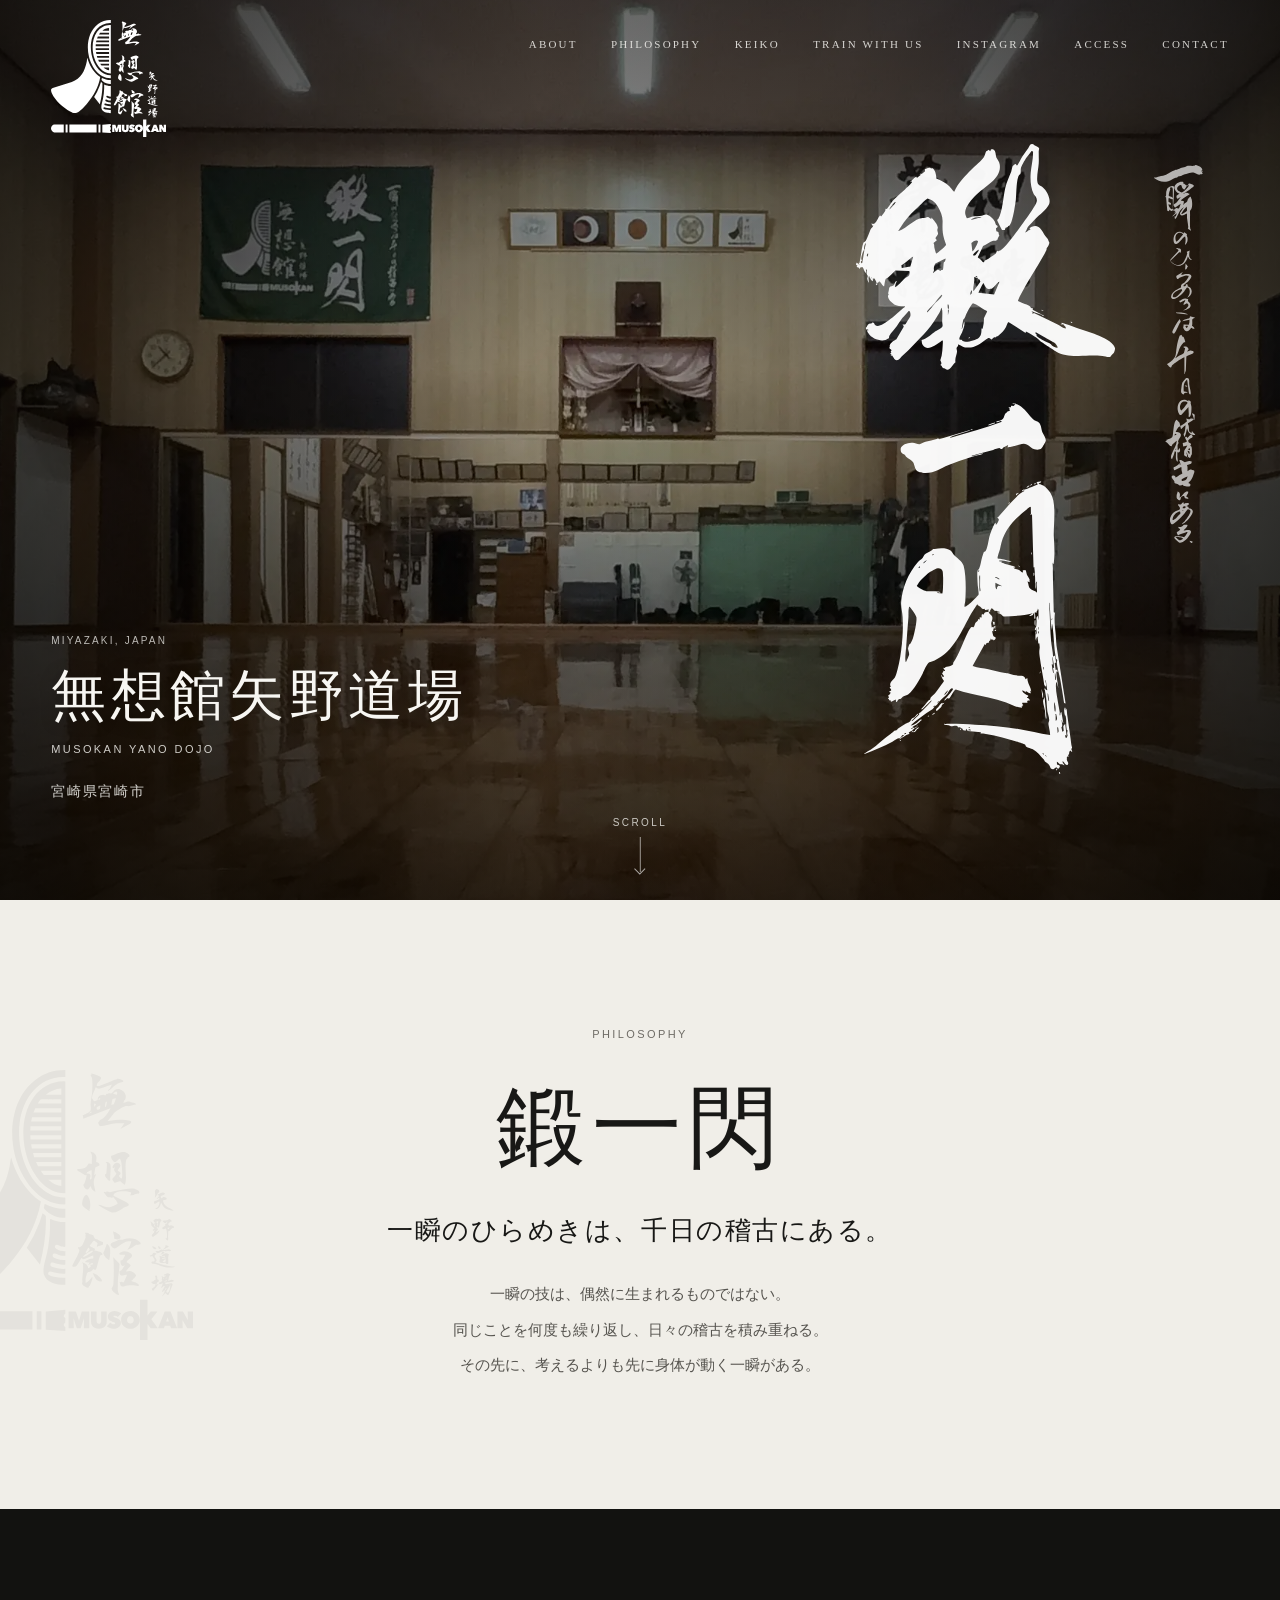
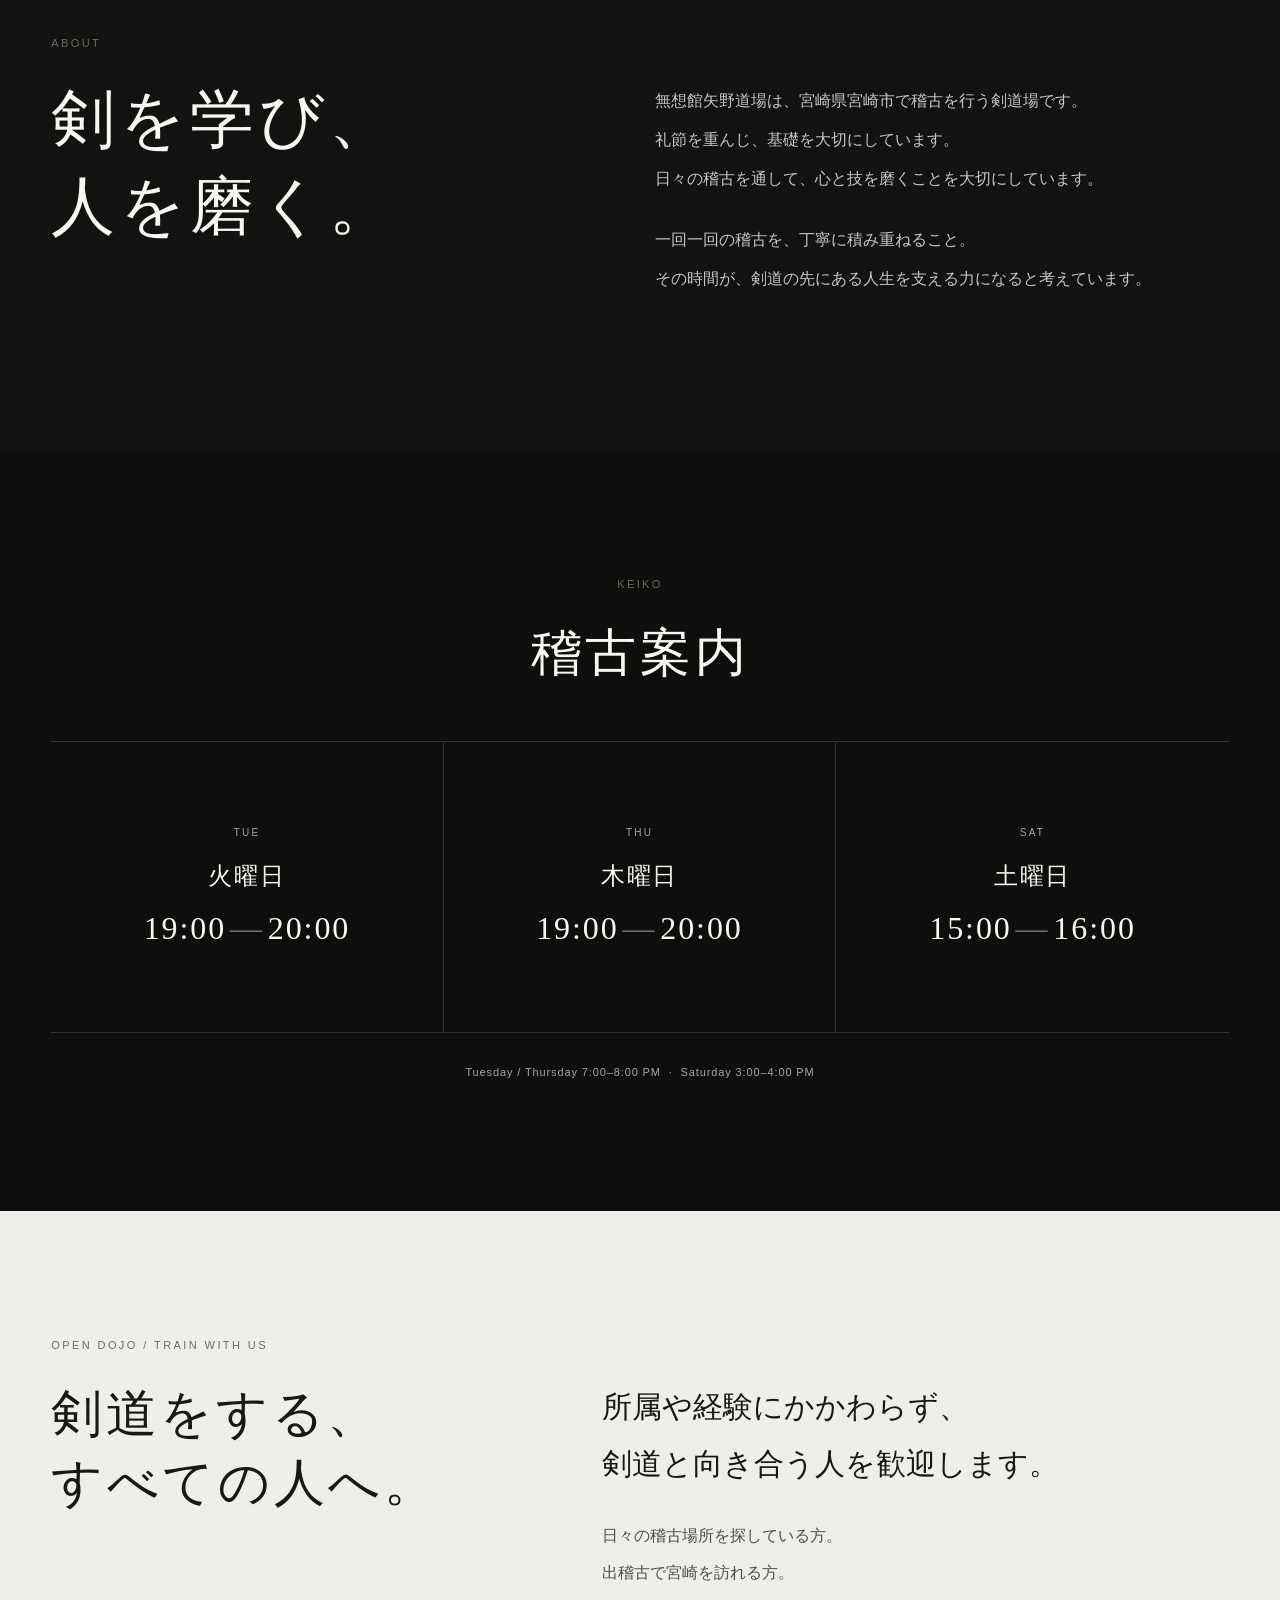
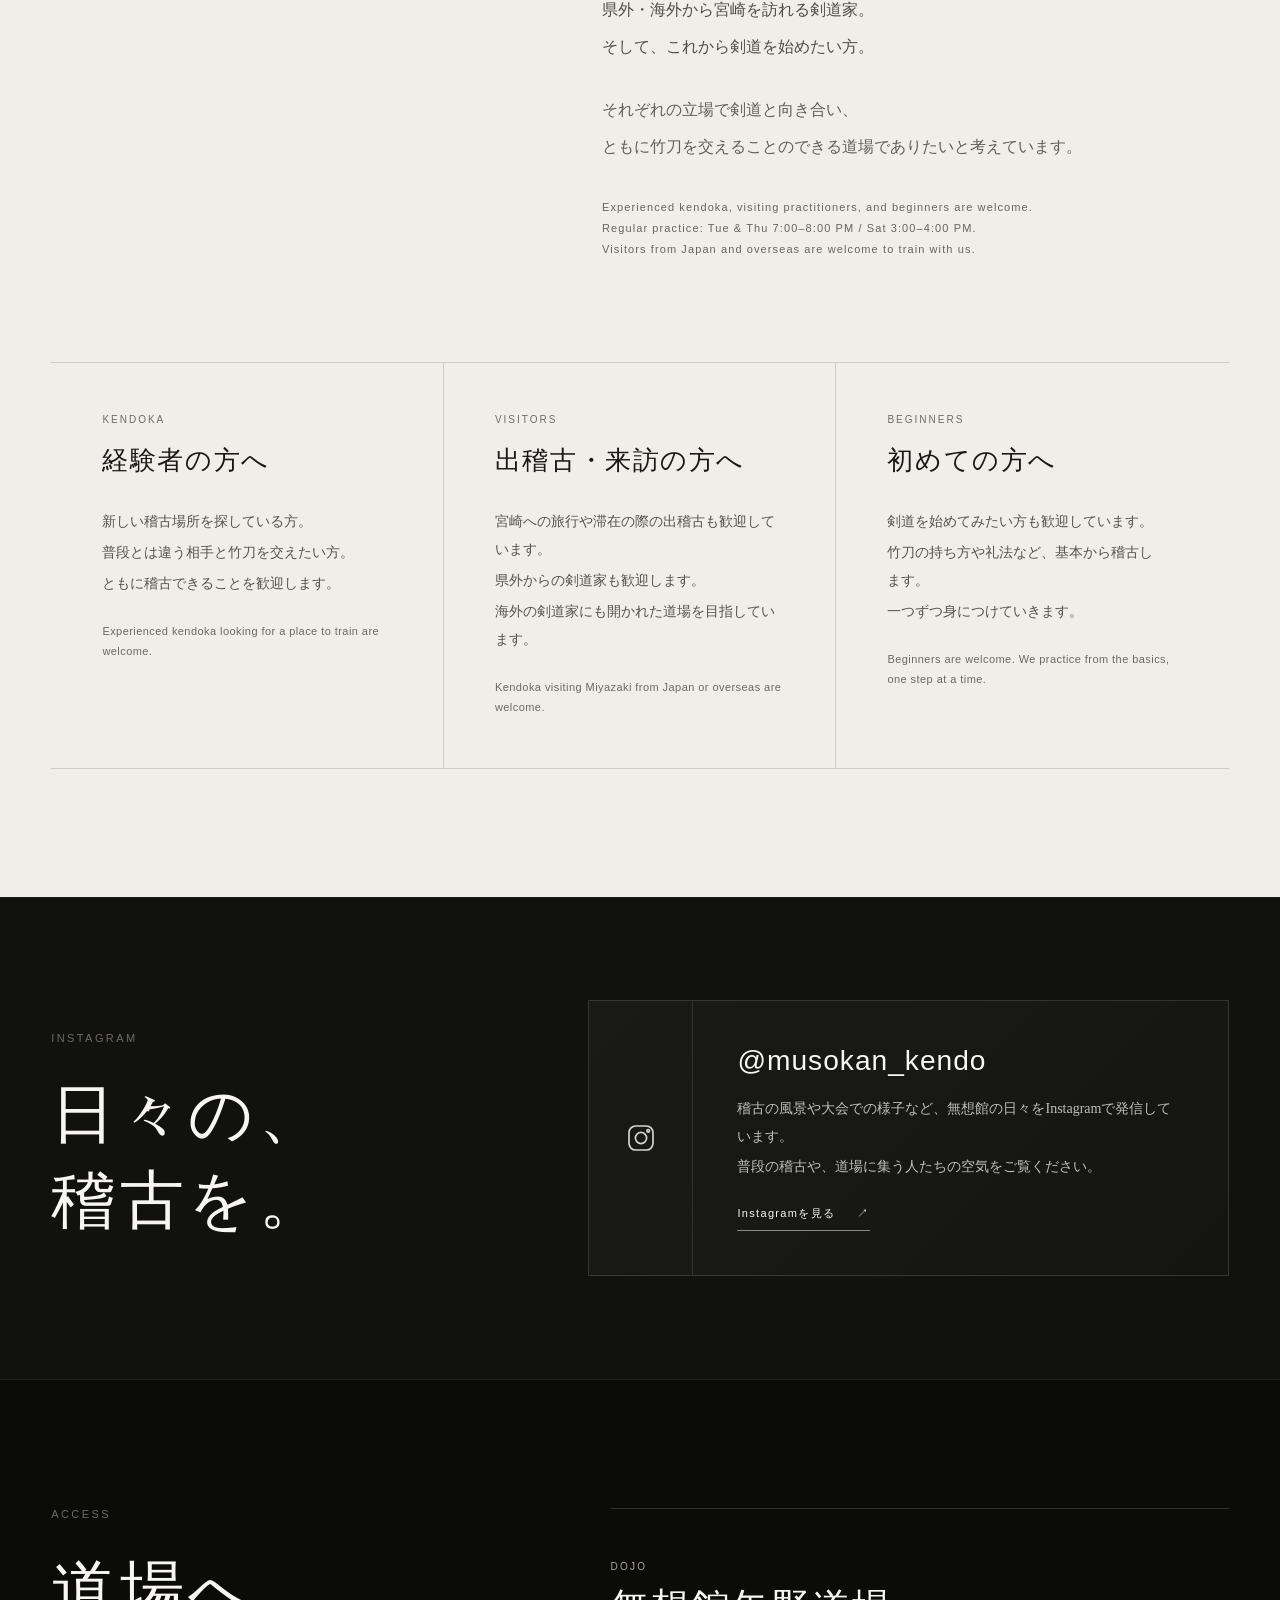
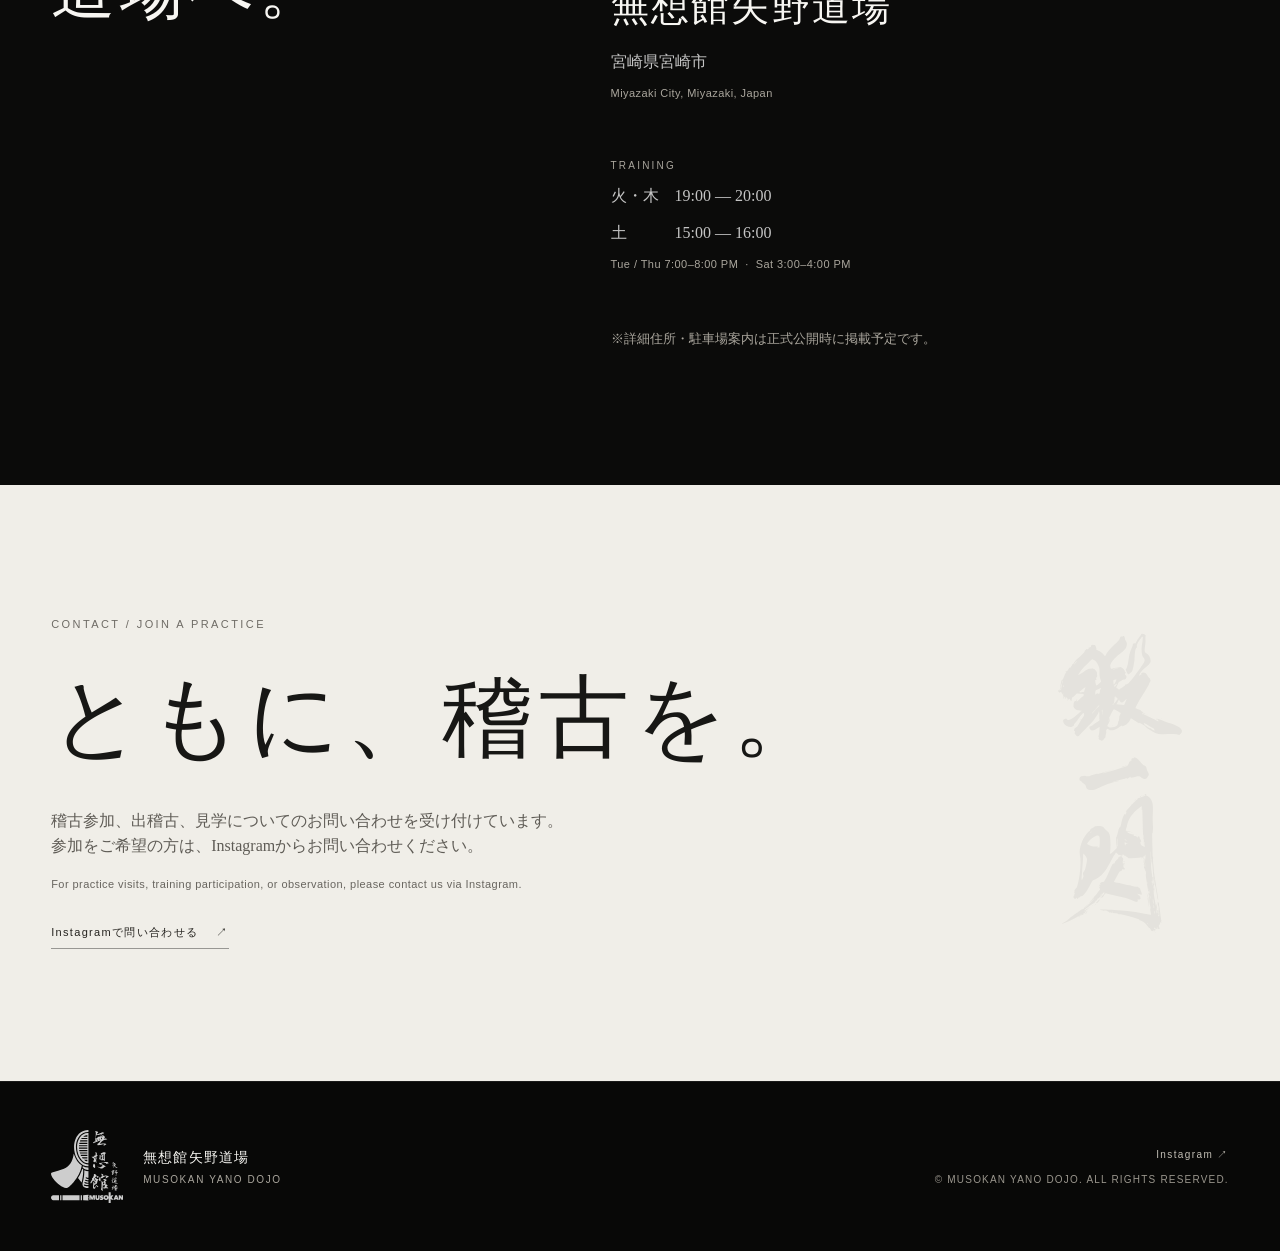
==== musokan/index.html @ aee31713 "Add files via upload" ====
<!doctype html>
<html lang="ja">
<head>
  <meta charset="utf-8" />
  <meta name="viewport" content="width=device-width, initial-scale=1" />
  <meta name="theme-color" content="#0b0b0a" />
  <meta name="description" content="宮崎県宮崎市の剣道場、無想館矢野道場。経験者の出稽古、県外・海外からの稽古参加、初心者を歓迎しています。鍛一閃。一瞬のひらめきは千日の稽古にある。" />
  <meta property="og:type" content="website" />
  <meta property="og:locale" content="ja_JP" />
  <meta property="og:site_name" content="無想館矢野道場" />
  <meta property="og:title" content="無想館矢野道場 | MUSOKAN YANO DOJO" />
  <meta property="og:description" content="宮崎県宮崎市の剣道場。経験者の出稽古、県外・海外からの稽古参加、初心者を歓迎しています。" />
  <meta property="og:image" content="assets/ogp.jpg" />
  <meta property="og:image:alt" content="無想館矢野道場の道場内観" />
  <meta name="twitter:card" content="summary_large_image" />
  <meta name="twitter:title" content="無想館矢野道場 | MUSOKAN YANO DOJO" />
  <meta name="twitter:description" content="宮崎県宮崎市の剣道場。経験者、出稽古、海外からの来訪、初心者を歓迎しています。" />
  <link rel="preload" as="image" href="assets/dojo-hero.webp" type="image/webp" media="(min-width: 621px)" fetchpriority="high" />
  <link rel="preload" as="image" href="assets/dojo-hero-sp.webp" type="image/webp" media="(max-width: 620px)" fetchpriority="high" />
  <!-- 公開URL確定後、og:url と og:image は絶対URLへ差し替えてください。 -->
  <title>無想館矢野道場 | MUSOKAN YANO DOJO</title>
  <link rel="stylesheet" href="styles.css" />
  <noscript>
    <style>.reveal { opacity: 1 !important; transform: none !important; }</style>
  </noscript>
</head>
<body>
  <a class="skip-link" href="#main-content">本文へ移動</a>
  <header class="site-header" data-header>
    <a class="brand" href="#top" aria-label="無想館矢野道場 トップへ">
      <img src="assets/musokan-logo.svg" alt="無想館矢野道場" />
    </a>

    <button class="menu-button" type="button" aria-label="メニューを開く" aria-expanded="false" aria-controls="global-nav" data-menu-button>
      <span></span><span></span>
    </button>

    <nav class="global-nav" id="global-nav" aria-label="メインナビゲーション" data-menu>
      <a href="#about">ABOUT</a>
      <a href="#philosophy">PHILOSOPHY</a>
      <a href="#keiko">KEIKO</a>
      <a href="#train">TRAIN WITH US</a>
      <a href="#instagram">INSTAGRAM</a>
      <a href="#access">ACCESS</a>
      <a href="#contact">CONTACT</a>
    </nav>
  </header>

  <main id="main-content">
    <section class="hero" id="top" aria-labelledby="hero-title">
      <div class="hero-photo" aria-hidden="true"></div>
      <div class="hero-shade" aria-hidden="true"></div>
      <div class="hero-grain" aria-hidden="true"></div>

      <div class="hero-copy reveal">
        <p class="eyebrow">MIYAZAKI, JAPAN</p>
        <h1 id="hero-title">無想館矢野道場</h1>
        <p class="roman">MUSOKAN YANO DOJO</p>
        <p class="location">宮崎県宮崎市</p>
      </div>

      <div class="hero-calligraphy" aria-hidden="true">
        <img class="tan-issen" src="assets/tan-issen.svg" alt="" />
        <img class="motto" src="assets/motto.svg" alt="" />
      </div>

      <a class="scroll-cue" href="#philosophy" aria-label="次のセクションへ移動">
        <span>SCROLL</span>
        <i></i>
      </a>
    </section>

    <section class="philosophy section-light" id="philosophy">
      <div class="watermark" aria-hidden="true"></div>
      <div class="section-inner narrow reveal">
        <p class="section-kicker">PHILOSOPHY</p>
        <h2>鍛一閃</h2>
        <p class="lead">一瞬のひらめきは、千日の稽古にある。</p>
        <p class="body-copy sentence-block">
          <span class="sentence-line">一瞬の技は、偶然に生まれるものではない。</span>
          <span class="sentence-line">同じことを何度も繰り返し、日々の稽古を積み重ねる。</span>
          <span class="sentence-line">その先に、考えるよりも先に身体が動く一瞬がある。</span>
        </p>
      </div>
    </section>

    <section class="about split-section" id="about">
      <div class="section-inner split-grid">
        <div class="section-heading reveal">
          <p class="section-kicker">ABOUT</p>
          <h2>剣を学び、<br />人を磨く。</h2>
        </div>
        <div class="section-copy reveal">
          <p class="sentence-block">
            <span class="sentence-line">無想館矢野道場は、宮崎県宮崎市で稽古を行う剣道場です。</span>
            <span class="sentence-line">礼節を重んじ、基礎を大切にしています。</span>
            <span class="sentence-line">日々の稽古を通して、心と技を磨くことを大切にしています。</span>
          </p>
          <p class="sentence-block">
            <span class="sentence-line">一回一回の稽古を、丁寧に積み重ねること。</span>
            <span class="sentence-line">その時間が、剣道の先にある人生を支える力になると考えています。</span>
          </p>
        </div>
      </div>
    </section>

    <section class="keiko" id="keiko">
      <div class="section-inner">
        <div class="section-heading center reveal">
          <p class="section-kicker">KEIKO</p>
          <h2>稽古案内</h2>
        </div>

        <div class="schedule-grid reveal">
          <article class="schedule-card">
            <p class="day-en">TUE</p>
            <h3>火曜日</h3>
            <p class="time">19:00<span>—</span>20:00</p>
          </article>
          <article class="schedule-card">
            <p class="day-en">THU</p>
            <h3>木曜日</h3>
            <p class="time">19:00<span>—</span>20:00</p>
          </article>
          <article class="schedule-card">
            <p class="day-en">SAT</p>
            <h3>土曜日</h3>
            <p class="time">15:00<span>—</span>16:00</p>
          </article>
        </div>
        <p class="schedule-en-note" lang="en">Tuesday / Thursday 7:00–8:00 PM &nbsp;·&nbsp; Saturday 3:00–4:00 PM</p>
      </div>
    </section>

    <section class="open-dojo section-light" id="train">
      <div class="section-inner open-dojo-grid">
        <div class="section-heading reveal">
          <p class="section-kicker">OPEN DOJO / TRAIN WITH US</p>
          <h2 class="open-title"><span class="line">剣道をする、</span><span class="line">すべての人へ。</span></h2>
        </div>

        <div class="open-dojo-content reveal">
          <p class="lead-small sentence-block"><span class="sentence-line">所属や経験にかかわらず、</span><span class="sentence-line">剣道と向き合う人を歓迎します。</span></p>
          <p class="sentence-block open-dojo-intro">
            <span class="sentence-line">日々の稽古場所を探している方。</span>
            <span class="sentence-line">出稽古で宮崎を訪れる方。</span>
            <span class="sentence-line">県外・海外から宮崎を訪れる剣道家。</span>
            <span class="sentence-line">そして、これから剣道を始めたい方。</span>
          </p>
          <p class="sentence-block open-dojo-message">
            <span class="sentence-line">それぞれの立場で剣道と向き合い、</span>
            <span class="sentence-line">ともに竹刀を交えることのできる道場でありたいと考えています。</span>
          </p>
          <p class="welcome-en" lang="en">Experienced kendoka, visiting practitioners, and beginners are welcome.<br />Regular practice: Tue &amp; Thu 7:00–8:00 PM / Sat 3:00–4:00 PM.<br />Visitors from Japan and overseas are welcome to train with us.</p>
        </div>
      </div>

      <section class="section-inner welcome-grid reveal" aria-label="稽古参加について">
        <article class="welcome-card">
          <p class="welcome-en-label">KENDOKA</p>
          <h3>経験者の方へ</h3>
          <p class="sentence-block">
            <span class="sentence-line">新しい稽古場所を探している方。</span>
            <span class="sentence-line">普段とは違う相手と竹刀を交えたい方。</span>
            <span class="sentence-line">ともに稽古できることを歓迎します。</span>
          </p>
          <p class="card-en" lang="en">Experienced kendoka looking for a place to train are welcome.</p>
        </article>

        <article class="welcome-card">
          <p class="welcome-en-label">VISITORS</p>
          <h3>出稽古・来訪の方へ</h3>
          <p class="sentence-block">
            <span class="sentence-line">宮崎への旅行や滞在の際の出稽古も歓迎しています。</span>
            <span class="sentence-line">県外からの剣道家も歓迎します。</span>
            <span class="sentence-line">海外の剣道家にも開かれた道場を目指しています。</span>
          </p>
          <p class="card-en" lang="en">Kendoka visiting Miyazaki from Japan or overseas are welcome.</p>
        </article>

        <article class="welcome-card">
          <p class="welcome-en-label">BEGINNERS</p>
          <h3>初めての方へ</h3>
          <p class="sentence-block">
            <span class="sentence-line">剣道を始めてみたい方も歓迎しています。</span>
            <span class="sentence-line">竹刀の持ち方や礼法など、基本から稽古します。</span>
            <span class="sentence-line">一つずつ身につけていきます。</span>
          </p>
          <p class="card-en" lang="en">Beginners are welcome. We practice from the basics, one step at a time.</p>
        </article>
      </section>
    </section>

    <section class="instagram" id="instagram">
      <div class="section-inner instagram-grid">
        <div class="section-heading reveal">
          <p class="section-kicker">INSTAGRAM</p>
<h2>日々の、<br />稽古を。</h2>
        </div>

        <div class="instagram-panel reveal">
          <div class="instagram-mark" aria-hidden="true">
            <svg viewBox="0 0 24 24" role="img">
              <rect x="3" y="3" width="18" height="18" rx="5"></rect>
              <circle cx="12" cy="12" r="4.2"></circle>
              <circle cx="17.4" cy="6.6" r="1"></circle>
            </svg>
          </div>
          <div class="instagram-copy">
            <p class="instagram-handle">@musokan_kendo</p>
            <p class="sentence-block">
              <span class="sentence-line">稽古の風景や大会での様子など、無想館の日々をInstagramで発信しています。</span>
              <span class="sentence-line">普段の稽古や、道場に集う人たちの空気をご覧ください。</span>
            </p>
            <a class="instagram-link" href="https://www.instagram.com/musokan_kendo?igsh=MWphOTN3aXpubGx6dA%3D%3D&amp;utm_source=qr" target="_blank" rel="noopener noreferrer">
              <span>Instagramを見る</span>
              <span aria-hidden="true">↗</span>
            </a>
          </div>
        </div>
      </div>
    </section>

    <section class="access" id="access">
      <div class="section-inner access-grid">
        <div class="section-heading reveal">
          <p class="section-kicker">ACCESS</p>
          <h2>道場へ。</h2>
        </div>
        <div class="access-panel reveal">
          <div>
            <p class="mini-label">DOJO</p>
            <h3>無想館矢野道場</h3>
            <p>宮崎県宮崎市</p>
            <p class="access-en" lang="en">Miyazaki City, Miyazaki, Japan</p>
          </div>
          <div>
            <p class="mini-label">TRAINING</p>
            <p>火・木　19:00 — 20:00</p>
            <p>土　　　15:00 — 16:00</p>
            <p class="access-en" lang="en">Tue / Thu 7:00–8:00 PM &nbsp;·&nbsp; Sat 3:00–4:00 PM</p>
          </div>
          <p class="muted">※詳細住所・駐車場案内は正式公開時に掲載予定です。</p>
        </div>
      </div>
    </section>

    <section class="contact" id="contact">
      <div class="section-inner contact-inner reveal">
        <p class="section-kicker">CONTACT / JOIN A PRACTICE</p>
        <h2>ともに、稽古を。</h2>
        <p class="sentence-block contact-copy">
          <span class="sentence-line">稽古参加、出稽古、見学についてのお問い合わせを受け付けています。</span>
          <span class="sentence-line">参加をご希望の方は、Instagramからお問い合わせください。</span>
        </p>
        <p class="contact-en" lang="en">For practice visits, training participation, or observation, please contact us via Instagram.</p>
        <a class="contact-instagram" href="https://www.instagram.com/musokan_kendo?igsh=MWphOTN3aXpubGx6dA%3D%3D&amp;utm_source=qr" target="_blank" rel="noopener noreferrer">Instagramで問い合わせる <span>↗</span></a>
        <div class="motto-lockup" aria-hidden="true">
          <img src="assets/tan-issen.svg" alt="" />
        </div>
      </div>
    </section>
  </main>

  <footer class="site-footer">
    <div class="footer-brand">
      <img src="assets/musokan-logo.svg" alt="" />
      <div>
        <strong>無想館矢野道場</strong>
        <span>MUSOKAN YANO DOJO</span>
      </div>
    </div>
    <div class="footer-meta">
      <a class="footer-instagram" href="https://www.instagram.com/musokan_kendo?igsh=MWphOTN3aXpubGx6dA%3D%3D&amp;utm_source=qr" target="_blank" rel="noopener noreferrer">Instagram ↗</a>
      <p>© MUSOKAN YANO DOJO. ALL RIGHTS RESERVED.</p>
    </div>
  </footer>

  <script src="script.js"></script>
</body>
</html>
---- musokan/styles.css ----
:root {
  --ink: #0b0b0a;
  --ink-2: #121210;
  --paper: #f0eee8;
  --text-dark: #181816;
  --text-light: #f7f6f2;
  --ash: #6e6b65;
  --line-dark: rgba(255,255,255,.15);
  --line-light: rgba(10,10,9,.15);
  --max: 1280px;
  --pad: clamp(22px, 4vw, 68px);
  --header-h: 112px;
  --header-h-scrolled: 82px;
  --section-y: clamp(96px, 10vw, 160px);
  --section-y-compact: clamp(74px, 8vw, 118px);
  --serif: "Yu Mincho", "Hiragino Mincho ProN", "Hiragino Mincho Pro", "Noto Serif JP", "Times New Roman", serif;
  --sans: "Helvetica Neue", Arial, "Hiragino Kaku Gothic ProN", "Yu Gothic", sans-serif;
}

* { box-sizing: border-box; }
html { scroll-behavior: smooth; background: var(--ink); }
body {
  margin: 0;
  color: var(--text-light);
  background: var(--ink);
  font-family: var(--serif);
  -webkit-font-smoothing: antialiased;
  text-rendering: optimizeLegibility;
  line-break: strict;
  overflow-wrap: break-word;
}
body.menu-open { overflow: hidden; }
a { color: inherit; text-decoration: none; }
img { display: block; max-width: 100%; }
button { font: inherit; }
main section[id] { scroll-margin-top: calc(var(--header-h-scrolled) + 24px); }
#top { scroll-margin-top: 0; }

.skip-link {
  position: fixed;
  z-index: 100;
  top: 12px;
  left: 12px;
  padding: 10px 14px;
  background: #fff;
  color: #111;
  font-family: var(--sans);
  font-size: 12px;
  transform: translateY(-180%);
  transition: transform .2s ease;
}
.skip-link:focus { transform: translateY(0); }

:focus-visible {
  outline: 2px solid currentColor;
  outline-offset: 5px;
}

.site-header {
  position: fixed;
  inset: 0 0 auto 0;
  z-index: 50;
  height: var(--header-h);
  padding: 20px var(--pad);
  display: flex;
  align-items: flex-start;
  justify-content: space-between;
  transition: background .4s ease, height .4s ease, backdrop-filter .4s ease;
}
.site-header.is-scrolled {
  height: var(--header-h-scrolled);
  background: rgba(8,8,7,.82);
  backdrop-filter: blur(16px);
  border-bottom: 1px solid rgba(255,255,255,.08);
}
.brand { width: clamp(96px, 9vw, 138px); position: relative; z-index: 3; }
.brand img { width: 100%; filter: brightness(0) invert(1); }
.global-nav {
  display: flex;
  gap: clamp(22px, 2.6vw, 46px);
  padding-top: 18px;
  font-family: var(--serif);
  font-size: 11px;
  letter-spacing: .2em;
  white-space: nowrap;
}
.global-nav a { opacity: .84; transition: opacity .25s ease; }
.global-nav a:hover { opacity: 1; }
.menu-button { display: none; }

.hero {
  position: relative;
  min-height: 100svh;
  overflow: hidden;
  display: grid;
  align-items: end;
  isolation: isolate;
}
.hero-photo {
  position: absolute;
  inset: 0;
  z-index: -4;
  background-image: url("assets/dojo-hero.jpg");
  background-image: image-set(url("assets/dojo-hero.webp") type("image/webp"), url("assets/dojo-hero.jpg") type("image/jpeg"));
  background-size: cover;
  background-position: center center;
  transform: scale(1.012);
}
.hero-shade {
  position: absolute;
  inset: 0;
  z-index: -3;
  background:
    linear-gradient(90deg, rgba(5,5,4,.72) 0%, rgba(5,5,4,.25) 42%, rgba(5,5,4,.35) 67%, rgba(5,5,4,.72) 100%),
    linear-gradient(180deg, rgba(4,4,3,.46) 0%, rgba(4,4,3,.08) 41%, rgba(4,4,3,.69) 100%);
}
.hero-grain {
  position: absolute;
  inset: 0;
  z-index: -2;
  opacity: .13;
  pointer-events: none;
  background-image: radial-gradient(rgba(255,255,255,.35) .45px, transparent .5px);
  background-size: 4px 4px;
  mix-blend-mode: soft-light;
}
.hero-copy {
  position: relative;
  z-index: 2;
  padding: 0 var(--pad) clamp(90px, 11vh, 130px);
  max-width: 760px;
}
.eyebrow, .section-kicker, .mini-label, .day-en, .roman {
  font-family: var(--sans);
  letter-spacing: .22em;
  text-transform: uppercase;
}
.eyebrow { margin: 0 0 20px; font-size: 10px; opacity: .74; }
.hero h1 {
  margin: 0;
  font-weight: 500;
  font-size: clamp(34px, 4.3vw, 66px);
  letter-spacing: .08em;
  line-height: 1.1;
  text-shadow: 0 1px 18px rgba(0,0,0,.22);
}
.roman { margin: 16px 0 0; font-size: 11px; opacity: .82; }
.location { margin: 28px 0 0; font-size: 14px; letter-spacing: .12em; opacity: .86; }
.hero-calligraphy {
  position: absolute;
  z-index: 1;
  top: 16vh;
  right: clamp(26px, 6vw, 110px);
  height: min(70vh, 760px);
  display: flex;
  align-items: flex-start;
  gap: clamp(22px, 3vw, 60px);
  pointer-events: none;
}
.hero-calligraphy img { filter: brightness(0) invert(1); }
.tan-issen { height: 100%; width: auto; opacity: .96; }
.motto { height: 60%; width: auto; opacity: .67; margin-top: 6%; }
.scroll-cue {
  position: absolute;
  left: 50%;
  bottom: 28px;
  transform: translateX(-50%);
  display: grid;
  place-items: center;
  gap: 9px;
  font-family: var(--sans);
  font-size: 10px;
  letter-spacing: .24em;
  opacity: .78;
}
.scroll-cue i { width: 1px; height: 35px; background: rgba(255,255,255,.72); position: relative; }
.scroll-cue i::after {
  content: "";
  position: absolute;
  left: 50%;
  bottom: -1px;
  width: 7px;
  height: 7px;
  border-right: 1px solid rgba(255,255,255,.8);
  border-bottom: 1px solid rgba(255,255,255,.8);
  transform: translateX(-50%) rotate(45deg);
}

.section-inner { width: min(var(--max), calc(100% - (var(--pad) * 2))); margin: 0 auto; }
.section-inner.narrow { width: min(860px, calc(100% - (var(--pad) * 2))); text-align: center; }
.section-light { color: var(--text-dark); background: var(--paper); }
.section-kicker { margin: 0 0 28px; font-size: 11px; color: var(--ash); }
.section-heading h2, .philosophy h2, .contact h2 {
  margin: 0;
  font-weight: 500;
  letter-spacing: .07em;
}
.section-heading h2 { font-size: clamp(40px, 5vw, 78px); line-height: 1.35; }
.section-heading.center { text-align: center; margin-bottom: 54px; }
.section-heading.center h2 { font-size: clamp(34px, 4vw, 58px); }

.philosophy { position: relative; overflow: hidden; padding: var(--section-y) 0; }
.philosophy .watermark {
  position: absolute;
  left: -75px;
  top: 50%;
  width: 270px;
  height: 270px;
  transform: translateY(-50%);
  opacity: .045;
  background: url("assets/musokan-logo.svg") center / contain no-repeat;
}
.philosophy h2 { font-size: clamp(54px, 7vw, 96px); margin-bottom: 24px; }
.philosophy .lead { margin: 0 0 30px; font-size: clamp(19px, 2vw, 28px); letter-spacing: .06em; }
.body-copy { margin: 0; font-size: 15px; line-height: 2.15; color: #56544f; }

.split-section { padding: var(--section-y) 0; background: var(--ink-2); }
.split-grid { display: grid; grid-template-columns: .92fr 1.08fr; gap: clamp(50px, 9vw, 150px); align-items: start; }
.section-copy { max-width: 760px; padding-top: 46px; font-size: 16px; line-height: 2.2; color: rgba(255,255,255,.76); }
.section-copy p { margin: 0 0 26px; }
.sentence-line { display: block; }
.sentence-line + .sentence-line { margin-top: .22em; }
.sentence-block { text-wrap: pretty; }

.keiko { padding: var(--section-y) 0; background: #0e0e0c; }
.schedule-grid { display: grid; grid-template-columns: repeat(3, 1fr); border-top: 1px solid var(--line-dark); border-bottom: 1px solid var(--line-dark); }
.schedule-card { min-height: 290px; display: grid; place-content: center; text-align: center; border-right: 1px solid var(--line-dark); padding: 42px 24px; }
.schedule-card:last-child { border-right: 0; }
.day-en { margin: 0 0 22px; font-size: 10px; color: #aaa69d; }
.schedule-card h3 { margin: 0 0 18px; font-size: 24px; font-weight: 400; letter-spacing: .08em; }
.time { margin: 0; font-family: var(--serif); font-size: clamp(26px, 2.5vw, 38px); letter-spacing: .06em; }
.time span { opacity: .42; margin: 0 .12em; }
.schedule-en-note { margin: 30px 0 0; text-align: center; font-family: var(--sans); font-size: 11px; line-height: 1.8; letter-spacing: .08em; color: #aaa69d; }

.open-dojo { position: relative; overflow: hidden; padding: var(--section-y) 0; }
.open-dojo-grid { display: grid; grid-template-columns: .82fr 1.18fr; gap: clamp(50px, 9vw, 150px); align-items: start; }
.open-dojo .section-kicker { color: var(--ash); }
.section-heading h2.open-title { font-size: clamp(40px, 4vw, 64px); }
.open-title { line-height: 1.28; letter-spacing: .05em; word-break: keep-all; overflow-wrap: normal; }
.open-title .line { display: block; white-space: nowrap; }
.open-dojo-content { max-width: 760px; padding-top: 42px; color: #4f4d48; }
.lead-small { margin-top: 0; font-size: clamp(20px, 2.4vw, 30px); color: #171715; line-height: 1.7; }
.open-dojo-intro, .open-dojo-message { margin: 0 0 30px; font-size: 16px; line-height: 2.08; }
.open-dojo-message { color: #625f58; }
.welcome-en {
  margin: 34px 0 0;
  max-width: 700px;
  font-family: var(--sans);
  font-size: 11px;
  line-height: 1.9;
  letter-spacing: .1em;
  color: #68655f;
}
.welcome-grid {
  display: grid;
  grid-template-columns: repeat(3, 1fr);
  margin-top: clamp(68px, 8vw, 110px);
  border-top: 1px solid var(--line-light);
  border-bottom: 1px solid var(--line-light);
}
.welcome-card { min-height: 350px; padding: clamp(34px, 4vw, 58px); border-right: 1px solid var(--line-light); }
.welcome-card:last-child { border-right: 0; }
.welcome-en-label { margin: 0 0 18px; font-family: var(--sans); font-size: 10px; letter-spacing: .2em; color: #6e6b65; }
.welcome-card h3 { margin: 0 0 30px; font-size: clamp(22px, 2vw, 30px); font-weight: 400; letter-spacing: .06em; }
.welcome-card .sentence-block { margin: 0; color: #56534d; font-size: 14px; line-height: 2; }
.card-en { margin: 24px 0 0; font-family: var(--sans); font-size: 11px; line-height: 1.75; letter-spacing: .04em; color: #6c6962; }

.instagram { padding: var(--section-y-compact) 0; background: #11110f; border-top: 1px solid rgba(255,255,255,.06); border-bottom: 1px solid rgba(255,255,255,.06); }
.instagram-grid { display: grid; grid-template-columns: .85fr 1.15fr; gap: clamp(30px, 5vw, 70px); align-items: center; }
.instagram-panel { min-height: 250px; border: 1px solid rgba(255,255,255,.13); display: grid; grid-template-columns: 104px 1fr; background: linear-gradient(135deg, rgba(255,255,255,.04), rgba(255,255,255,.01)); }
.instagram-mark { display: grid; place-items: center; border-right: 1px solid rgba(255,255,255,.11); }
.instagram-mark svg { width: 32px; fill: none; stroke: rgba(255,255,255,.82); stroke-width: 1.25; }
.instagram-copy { display: flex; flex-direction: column; justify-content: center; padding: clamp(28px, 3.6vw, 44px); }
.instagram-handle { margin: 0 0 18px; font-family: var(--sans); font-size: clamp(22px, 2.2vw, 32px); font-weight: 300; letter-spacing: .035em; overflow-wrap: break-word; }
.instagram-copy .sentence-block { margin: 0; font-size: 14px; line-height: 1.95; color: rgba(255,255,255,.72); }
.instagram-link {
  width: fit-content;
  margin-top: 26px;
  padding: 0 0 9px;
  display: inline-flex;
  align-items: center;
  gap: 22px;
  border-bottom: 1px solid rgba(255,255,255,.48);
  font-family: var(--sans);
  font-size: 11px;
  letter-spacing: .12em;
  transition: opacity .25s ease;
}
.instagram-link:hover { opacity: .7; }

.access { padding: var(--section-y) 0; background: #0b0b0a; }
.access-grid { display: grid; grid-template-columns: .85fr 1.15fr; gap: clamp(45px, 8vw, 140px); }
.access-panel { border-top: 1px solid var(--line-dark); padding-top: 42px; display: grid; gap: 40px; }
.access-panel h3 { margin: 6px 0 14px; font-size: clamp(26px, 3vw, 42px); font-weight: 400; letter-spacing: .06em; }
.access-panel p { margin: 6px 0; line-height: 1.9; color: rgba(255,255,255,.76); }
.mini-label { font-size: 10px !important; color: #aaa69d !important; }
.access-en { font-family: var(--sans); font-size: 11px; letter-spacing: .04em; color: #aaa69d !important; }
.muted { color: #aaa69d !important; font-size: 13px; }

.contact { position: relative; overflow: hidden; padding: var(--section-y) 0; background: var(--paper); color: #171715; }
.contact-inner { position: relative; min-height: 340px; display: flex; flex-direction: column; justify-content: center; }
.contact h2 { margin-bottom: 32px; font-size: clamp(54px, 7vw, 98px); }
.contact p:not(.section-kicker) { color: #5f5c56; }
.contact-copy { margin: 0; }
.contact-en { margin: 18px 0 0; max-width: 680px; font-family: var(--sans); font-size: 11px; line-height: 1.8; letter-spacing: .04em; color: #68655f !important; }
.contact-instagram {
  width: fit-content;
  display: inline-flex;
  align-items: center;
  gap: 18px;
  margin-top: 30px;
  padding-bottom: 8px;
  border-bottom: 1px solid rgba(10,10,9,.38);
  font-family: var(--sans);
  font-size: 11px;
  letter-spacing: .12em;
  color: #25231f;
}
.contact-instagram span { transition: transform .25s ease; }
.contact-instagram:hover span { transform: translate(3px,-2px); }
.motto-lockup { position: absolute; right: 4%; top: 50%; transform: translateY(-50%); height: 88%; opacity: .045; }
.motto-lockup img { height: 100%; width: auto; }

.site-footer {
  min-height: 170px;
  padding: 40px var(--pad);
  display: flex;
  align-items: center;
  justify-content: space-between;
  gap: 30px;
  background: #080807;
  border-top: 1px solid rgba(255,255,255,.08);
}
.footer-brand { display: flex; align-items: center; gap: 20px; }
.footer-brand img { width: 72px; filter: brightness(0) invert(1); opacity: .8; }
.footer-brand strong { display: block; font-size: 14px; font-weight: 400; letter-spacing: .08em; }
.footer-brand span { display: block; margin-top: 7px; font-family: var(--sans); font-size: 10px; letter-spacing: .16em; color: #aaa69d; }
.footer-meta { display: flex; flex-direction: column; align-items: flex-end; gap: 12px; }
.footer-instagram { font-family: var(--sans); font-size: 10px; letter-spacing: .14em; color: #c2beb5; }
.footer-meta p { margin: 0; font-family: var(--sans); font-size: 10px; letter-spacing: .12em; color: #9a968d; }

.reveal { opacity: 0; transform: translateY(22px); transition: opacity .9s ease, transform .9s cubic-bezier(.2,.7,.2,1); }
.reveal.is-visible { opacity: 1; transform: translateY(0); }

@media (max-width: 1180px) {
  .global-nav { gap: 22px; font-size: 10px; letter-spacing: .16em; }
  .hero-calligraphy { right: 3vw; height: min(62vh, 650px); gap: 24px; }
  .hero-copy { max-width: 620px; }
  .open-dojo-grid { grid-template-columns: 1fr; gap: 36px; }
  .open-dojo-content { max-width: 900px; padding-top: 0; }
  .open-title .line { white-space: nowrap; }
}

@media (max-width: 900px) {
  :root { --header-h: 82px; --header-h-scrolled: 72px; }
  .site-header { align-items: flex-start; padding-top: 16px; }
  .brand { width: 92px; }
  .menu-button {
    display: grid;
    width: 44px;
    height: 44px;
    place-content: center;
    gap: 7px;
    padding: 0;
    border: 0;
    background: transparent;
    color: #fff;
    position: relative;
    z-index: 3;
  }
  .menu-button span { display: block; width: 25px; height: 1px; background: currentColor; transition: transform .3s ease, opacity .3s ease; }
  .menu-button[aria-expanded="true"] span:first-child { transform: translateY(4px) rotate(45deg); }
  .menu-button[aria-expanded="true"] span:last-child { transform: translateY(-4px) rotate(-45deg); }
  .global-nav {
    position: fixed;
    inset: 0;
    background: rgba(8,8,7,.97);
    display: grid;
    place-content: center;
    gap: 28px;
    text-align: center;
    font-size: 13px;
    opacity: 0;
    visibility: hidden;
    pointer-events: none;
    transition: opacity .3s ease, visibility .3s ease;
  }
  .global-nav.is-open { opacity: 1; visibility: visible; pointer-events: auto; }

  .hero-photo { background-position: center center; }
  .hero-shade { background: linear-gradient(180deg, rgba(5,5,4,.55), rgba(5,5,4,.12) 38%, rgba(5,5,4,.78) 100%); }
  .hero-copy { padding-bottom: 80px; max-width: 78%; }
  .hero h1 { font-size: clamp(30px, 8vw, 46px); }
  .hero-calligraphy { top: 18%; right: 9%; height: 52vh; gap: 14px; }
  .motto { height: 48%; margin-top: 10%; opacity: .58; }
  .scroll-cue { display: none; }

  .split-grid, .access-grid, .instagram-grid { grid-template-columns: 1fr; gap: 38px; }
  .section-copy { padding-top: 0; max-width: 100%; }
  .schedule-grid { grid-template-columns: 1fr; }
  .schedule-card { min-height: 190px; border-right: 0; border-bottom: 1px solid var(--line-dark); }
  .schedule-card:last-child { border-bottom: 0; }
  .welcome-grid { grid-template-columns: 1fr; }
  .welcome-card { min-height: 0; border-right: 0; border-bottom: 1px solid var(--line-light); }
  .welcome-card:last-child { border-bottom: 0; }
  .instagram-panel { min-height: 240px; }
  .site-footer { flex-direction: column; align-items: flex-start; }
  .footer-meta { align-items: flex-start; }
}

@media (max-width: 620px) {
  :root {
    --pad: 20px;
    --header-h: 76px;
    --header-h-scrolled: 68px;
    --section-y: 78px;
    --section-y-compact: 62px;
  }
  .site-header { padding-top: 14px; }
  .brand { width: 74px; }
  .menu-button { width: 40px; height: 40px; }

  .hero { min-height: 100svh; min-height: 100dvh; }
  .hero-photo {
    background-image: url("assets/dojo-hero-sp.jpg");
    background-image: image-set(url("assets/dojo-hero-sp.webp") type("image/webp"), url("assets/dojo-hero-sp.jpg") type("image/jpeg"));
    background-position: center center;
    transform: scale(1.005);
  }
  .hero-copy { max-width: 100%; padding: 0 var(--pad) 58px; }
  .eyebrow { display: none; }
  .hero h1 { font-size: clamp(28px, 8.2vw, 34px); letter-spacing: .07em; line-height: 1.18; }
  .roman { margin-top: 12px; font-size: 10px; letter-spacing: .16em; }
  .location { margin-top: 14px; font-size: 12px; }
  .hero-calligraphy { top: 14%; right: 4%; height: 43vh; max-height: 430px; gap: 8px; }
  .tan-issen { opacity: .93; }
  .motto { height: 39%; margin-top: 8%; opacity: .5; }

  .philosophy .watermark { width: 210px; height: 210px; left: -84px; }
  .philosophy h2 { font-size: clamp(50px, 15vw, 66px); margin-bottom: 20px; }
  .philosophy .lead { font-size: 19px; line-height: 1.75; margin-bottom: 26px; }
  .body-copy { font-size: 14px; line-height: 2.05; text-align: left; }
  .section-inner.narrow { text-align: left; }
  .section-inner.narrow .section-kicker,
  .section-inner.narrow h2,
  .section-inner.narrow .lead { text-align: center; }

  .section-kicker { margin-bottom: 20px; font-size: 10px; }
  .section-heading h2 { font-size: clamp(36px, 11vw, 43px); line-height: 1.3; }
  .split-grid, .access-grid, .instagram-grid { gap: 30px; }
  .section-copy { font-size: 15px; line-height: 2.05; }
  .section-copy p { margin-bottom: 24px; }
  .sentence-line + .sentence-line { margin-top: .38em; }

  .section-heading.center { margin-bottom: 34px; }
  .section-heading.center h2 { font-size: 38px; }
  .schedule-card { min-height: 160px; padding: 30px 20px; }
  .schedule-card h3 { margin-bottom: 12px; font-size: 21px; }
  .day-en { margin-bottom: 14px; }
  .time { font-size: 29px; }
  .schedule-en-note { margin-top: 24px; font-size: 10px; }

  .open-dojo-grid { gap: 28px; }
  .open-dojo .section-heading h2.open-title { font-size: clamp(30px, 8.4vw, 38px); line-height: 1.3; }
  .open-title .line { white-space: nowrap; }
  .open-dojo-content .lead-small { margin-bottom: 25px; font-size: 19px; line-height: 1.8; }
  .open-dojo-intro, .open-dojo-message { margin-bottom: 25px; font-size: 14px; line-height: 2; }
  .welcome-en { margin-top: 28px; font-size: 10px; line-height: 1.85; letter-spacing: .05em; }
  .welcome-grid { margin-top: 56px; }
  .welcome-card { padding: 34px 0 38px; }
  .welcome-card h3 { margin-bottom: 22px; font-size: 23px; }
  .welcome-card .sentence-block { font-size: 14px; line-height: 2; }
  .card-en { margin-top: 20px; font-size: 10px; }

  .instagram-panel { min-height: 0; grid-template-columns: 1fr; }
  .instagram-mark { height: 70px; border-right: 0; border-bottom: 1px solid rgba(255,255,255,.1); place-items: center start; padding: 0 22px; }
  .instagram-mark svg { width: 26px; }
  .instagram-copy { padding: 22px 22px 24px; }
  .instagram-handle { margin-bottom: 16px; font-size: 22px; }
  .instagram-copy .sentence-block { font-size: 13px; line-height: 1.9; }
  .instagram-link { margin-top: 20px; }

  .access-panel { padding-top: 30px; gap: 30px; }
  .access-panel h3 { font-size: 28px; }
  .access-panel p { line-height: 1.75; }

  .contact-inner { min-height: 250px; }
  .contact h2 { font-size: clamp(46px, 14vw, 62px); line-height: 1.25; }
  .motto-lockup { right: -18%; height: 64%; }

  .site-footer { min-height: 150px; padding: 34px var(--pad); gap: 22px; }
  .footer-brand img { width: 60px; }
  .footer-brand { gap: 16px; }
}

@media (prefers-reduced-motion: reduce) {
  html { scroll-behavior: auto; }
  *, *::before, *::after { transition-duration: .01ms !important; animation-duration: .01ms !important; animation-iteration-count: 1 !important; }
  .reveal { opacity: 1; transform: none; }
}
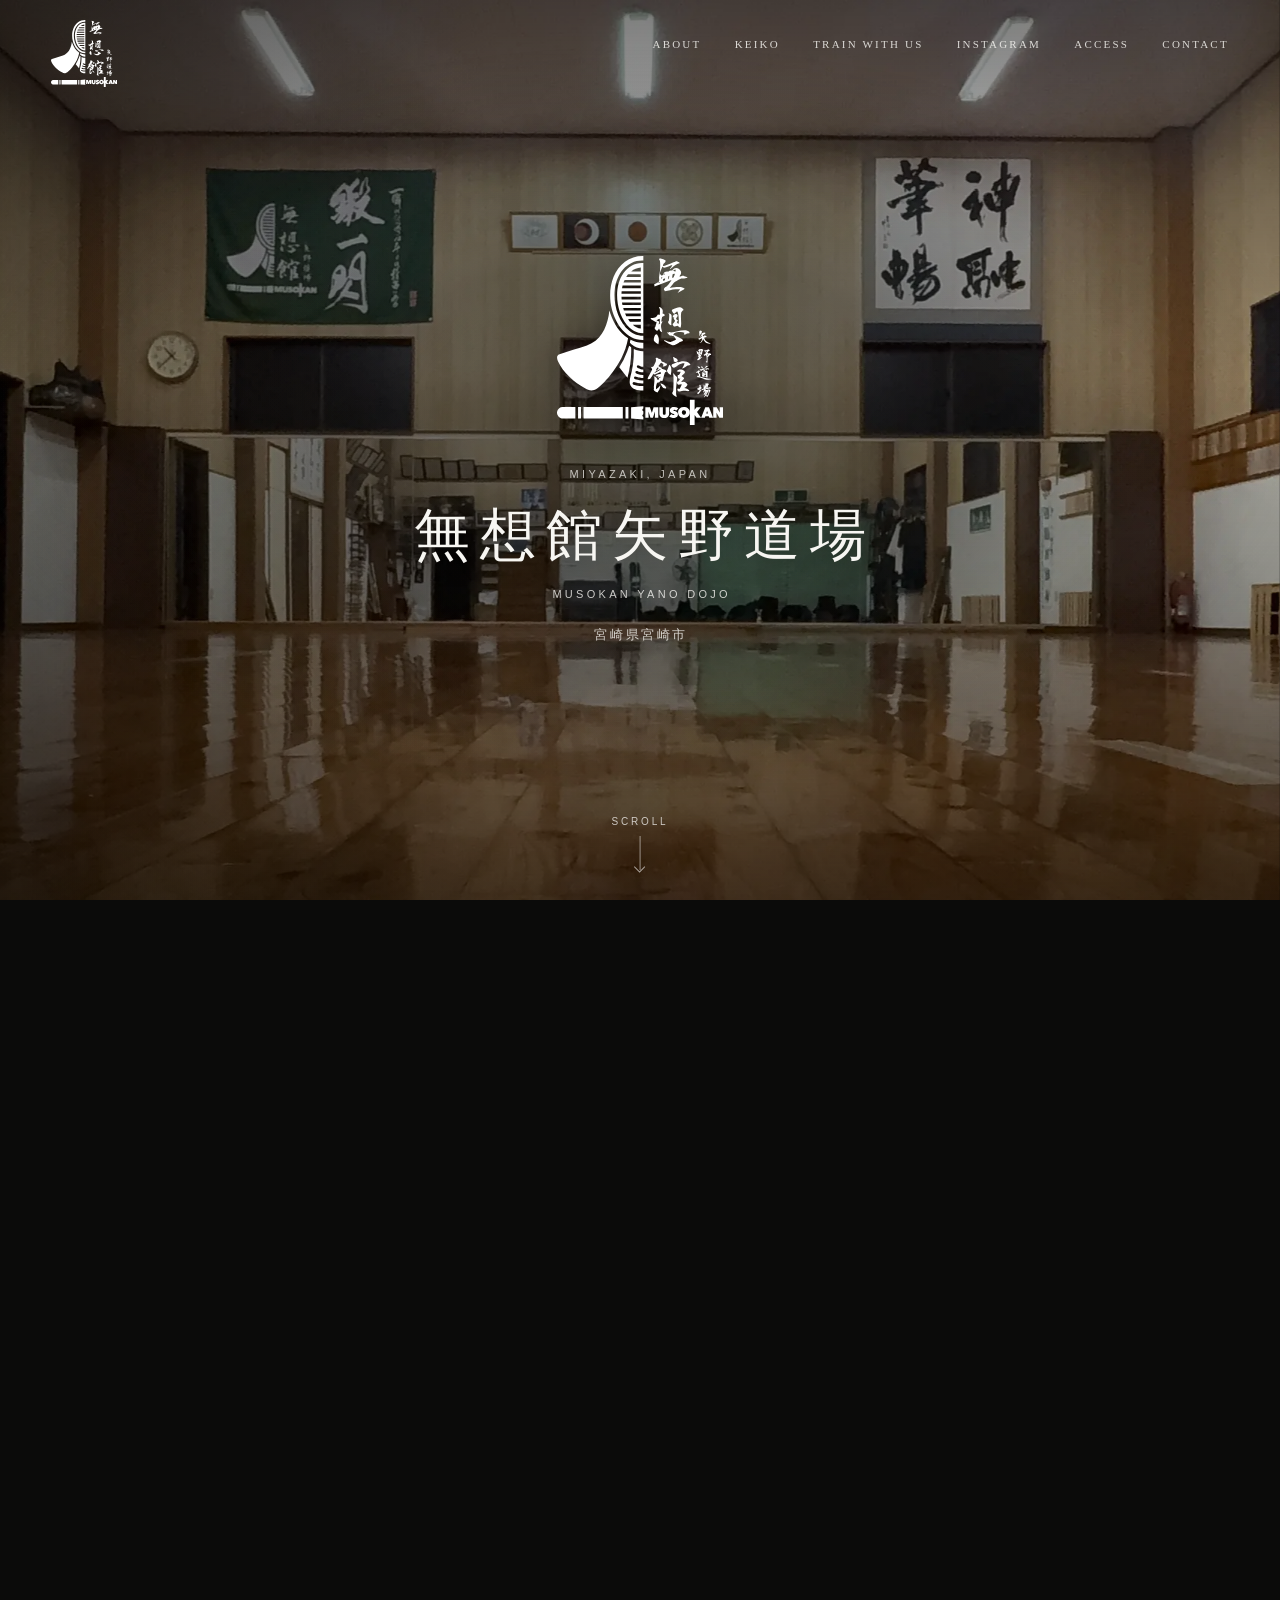
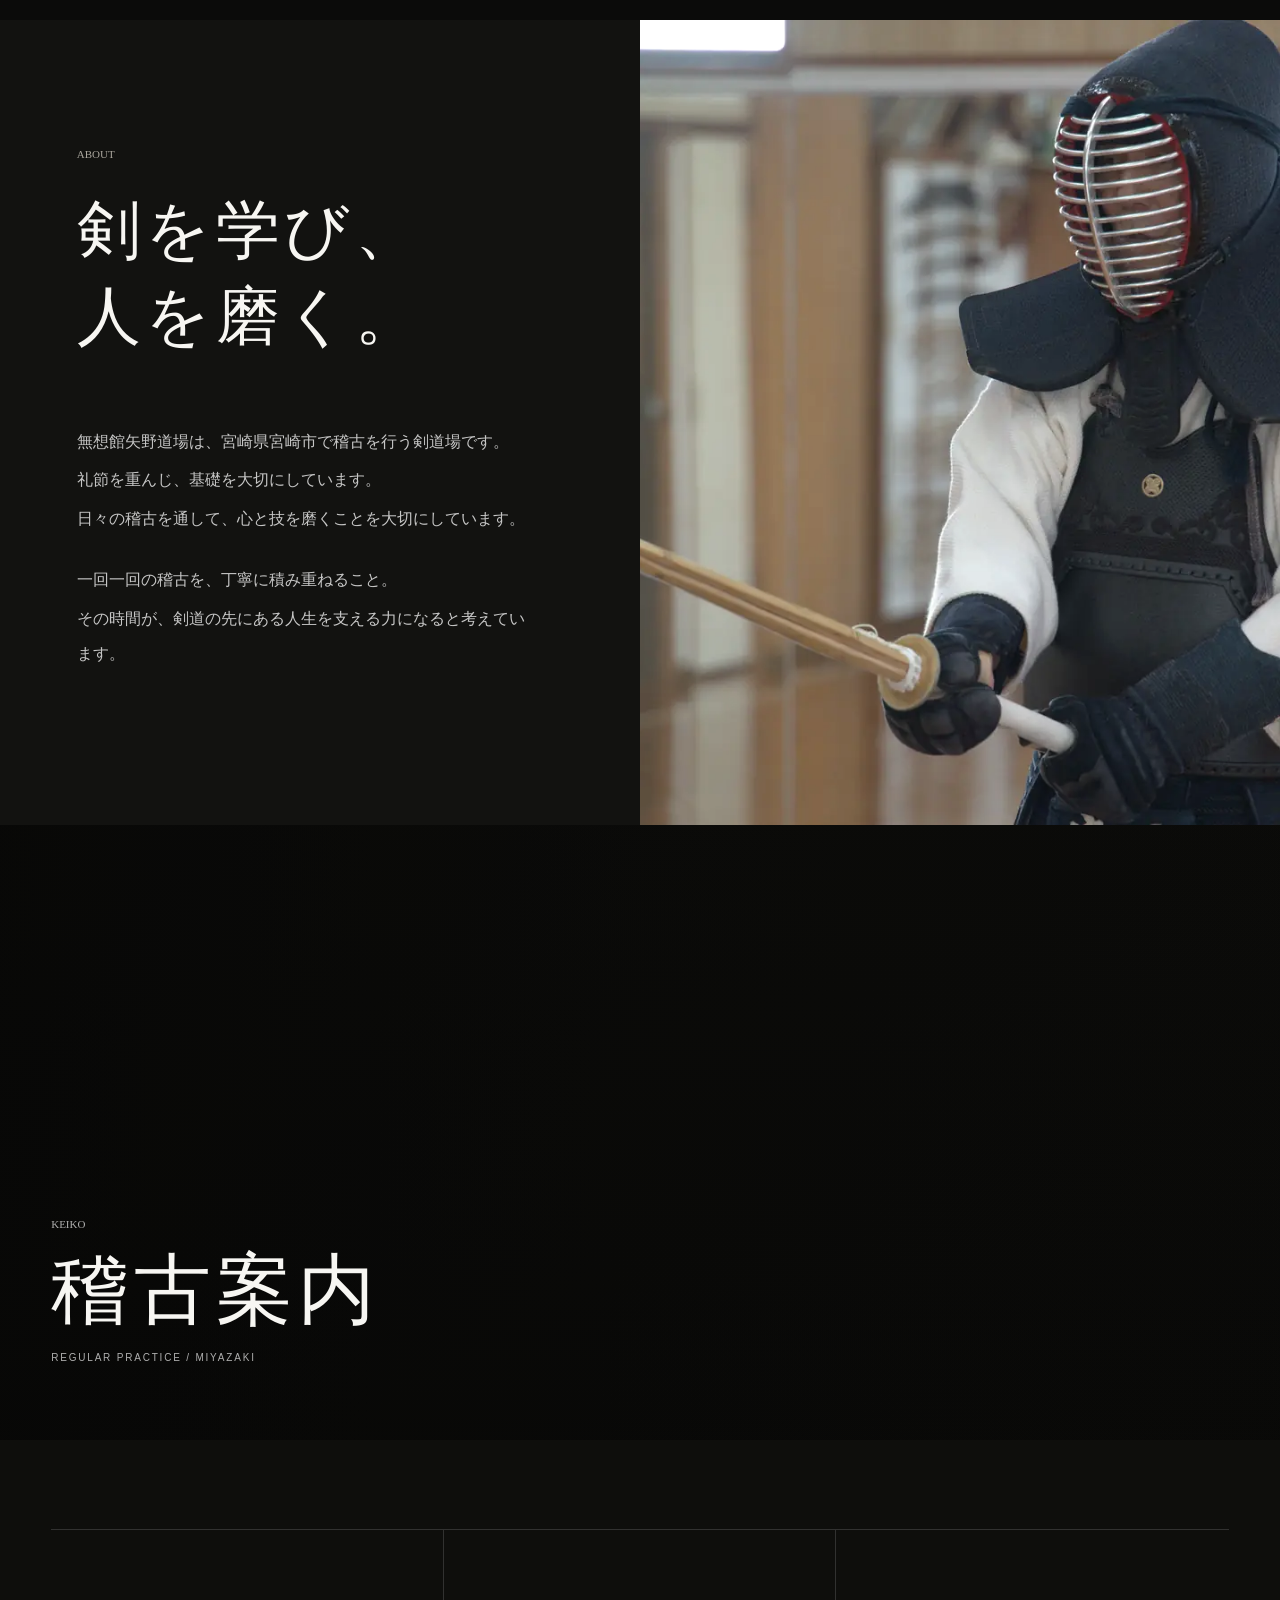
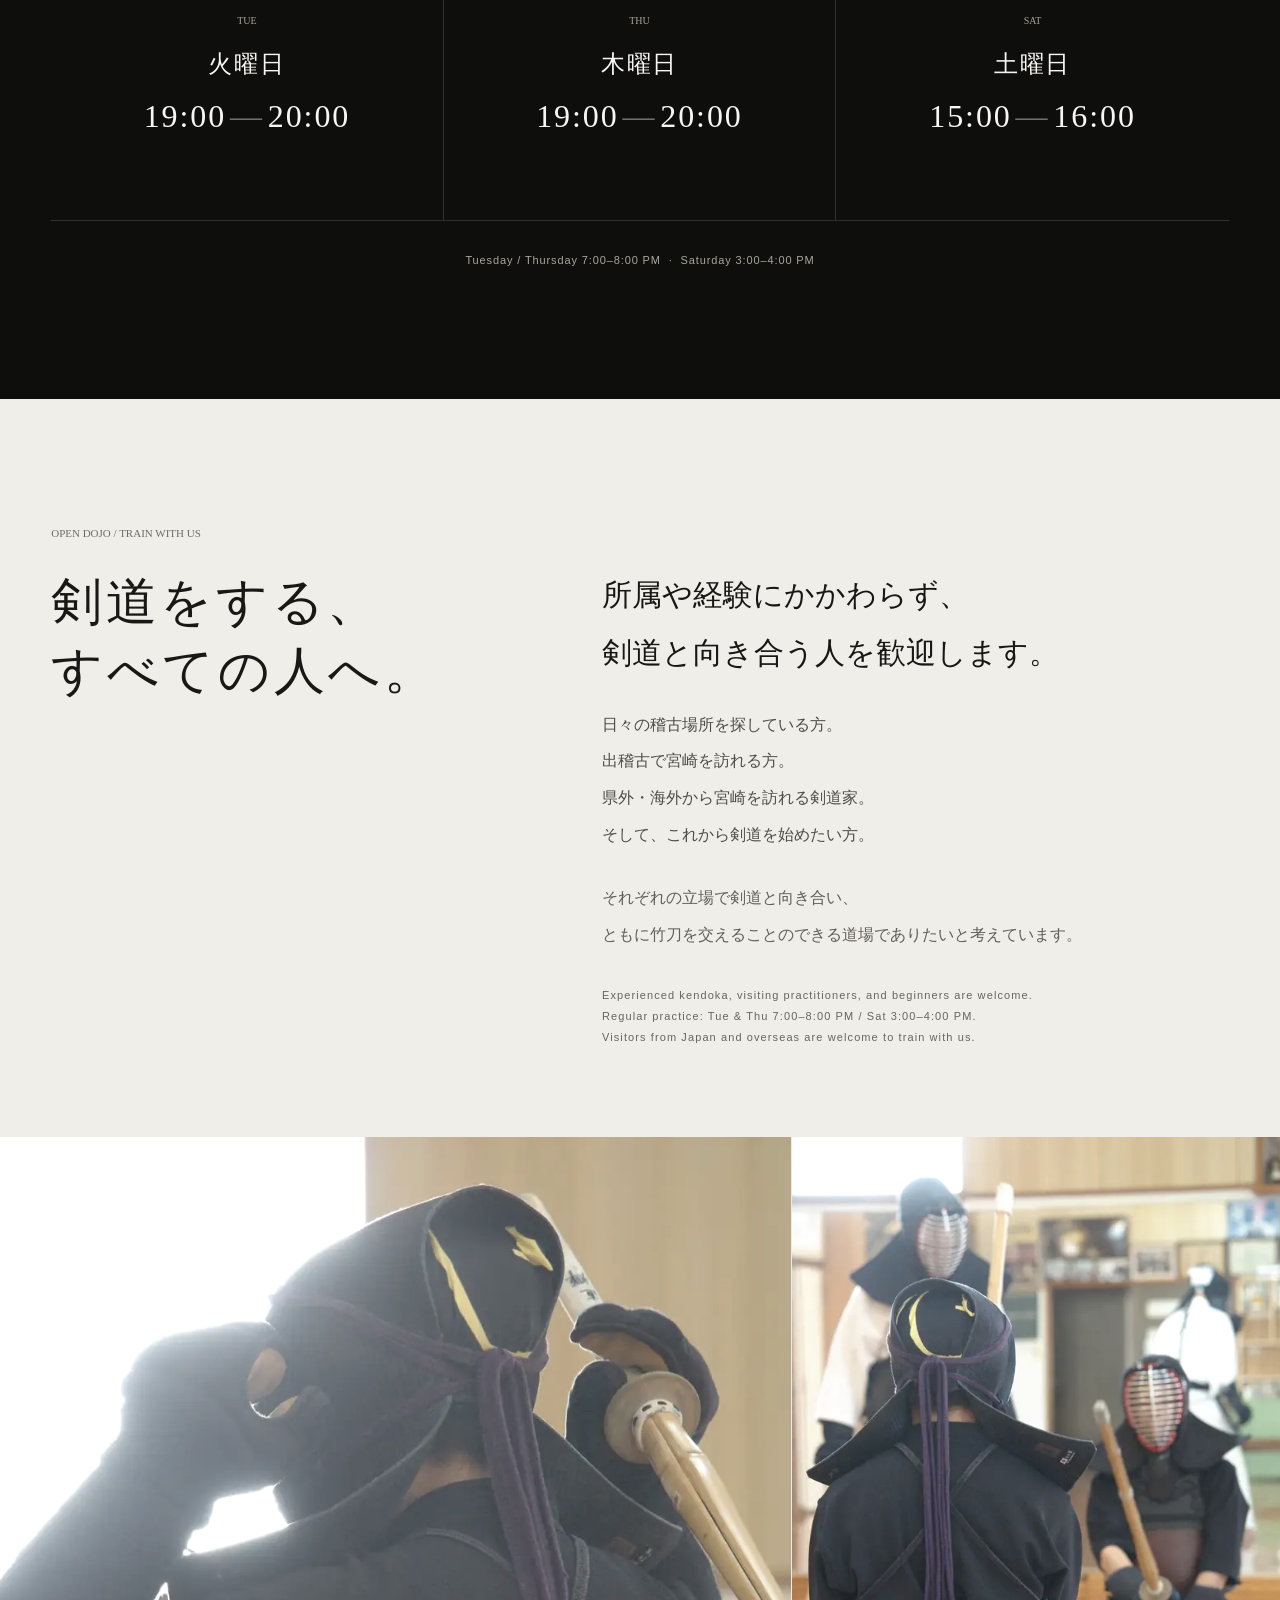
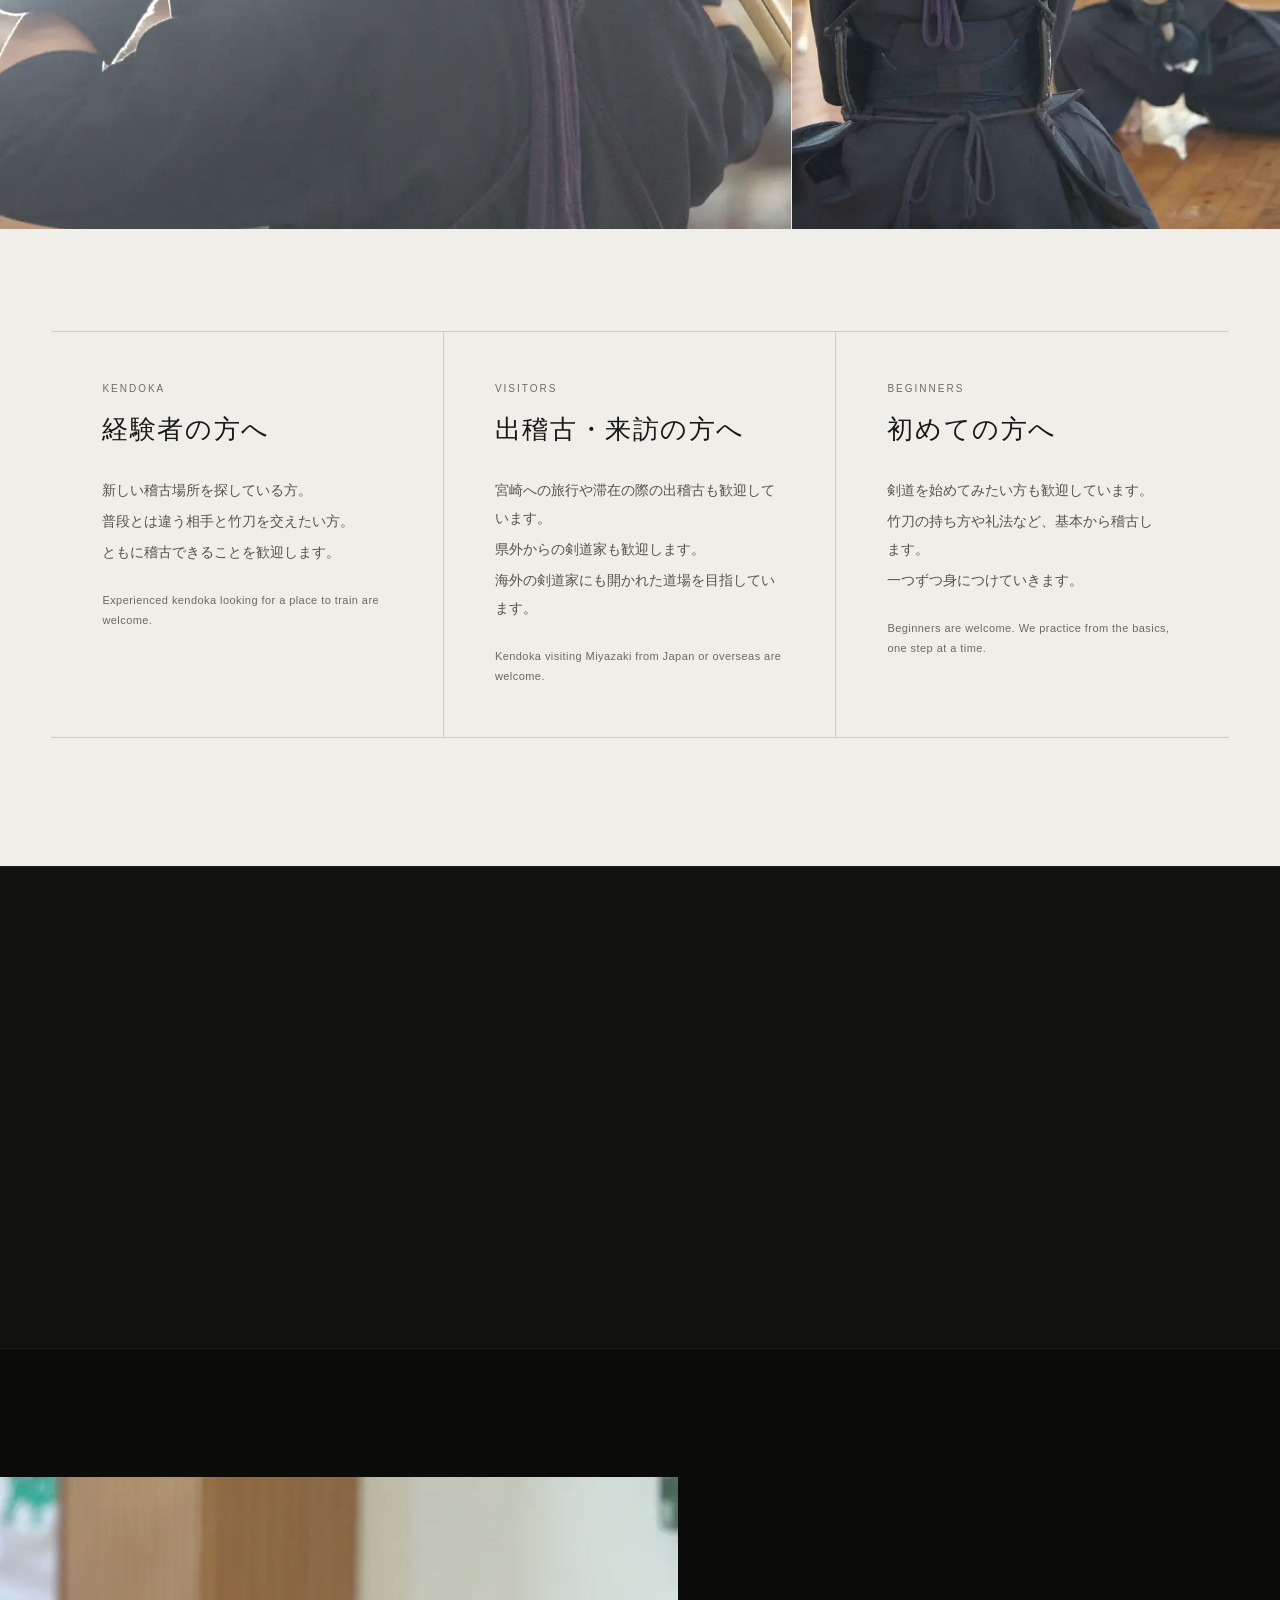
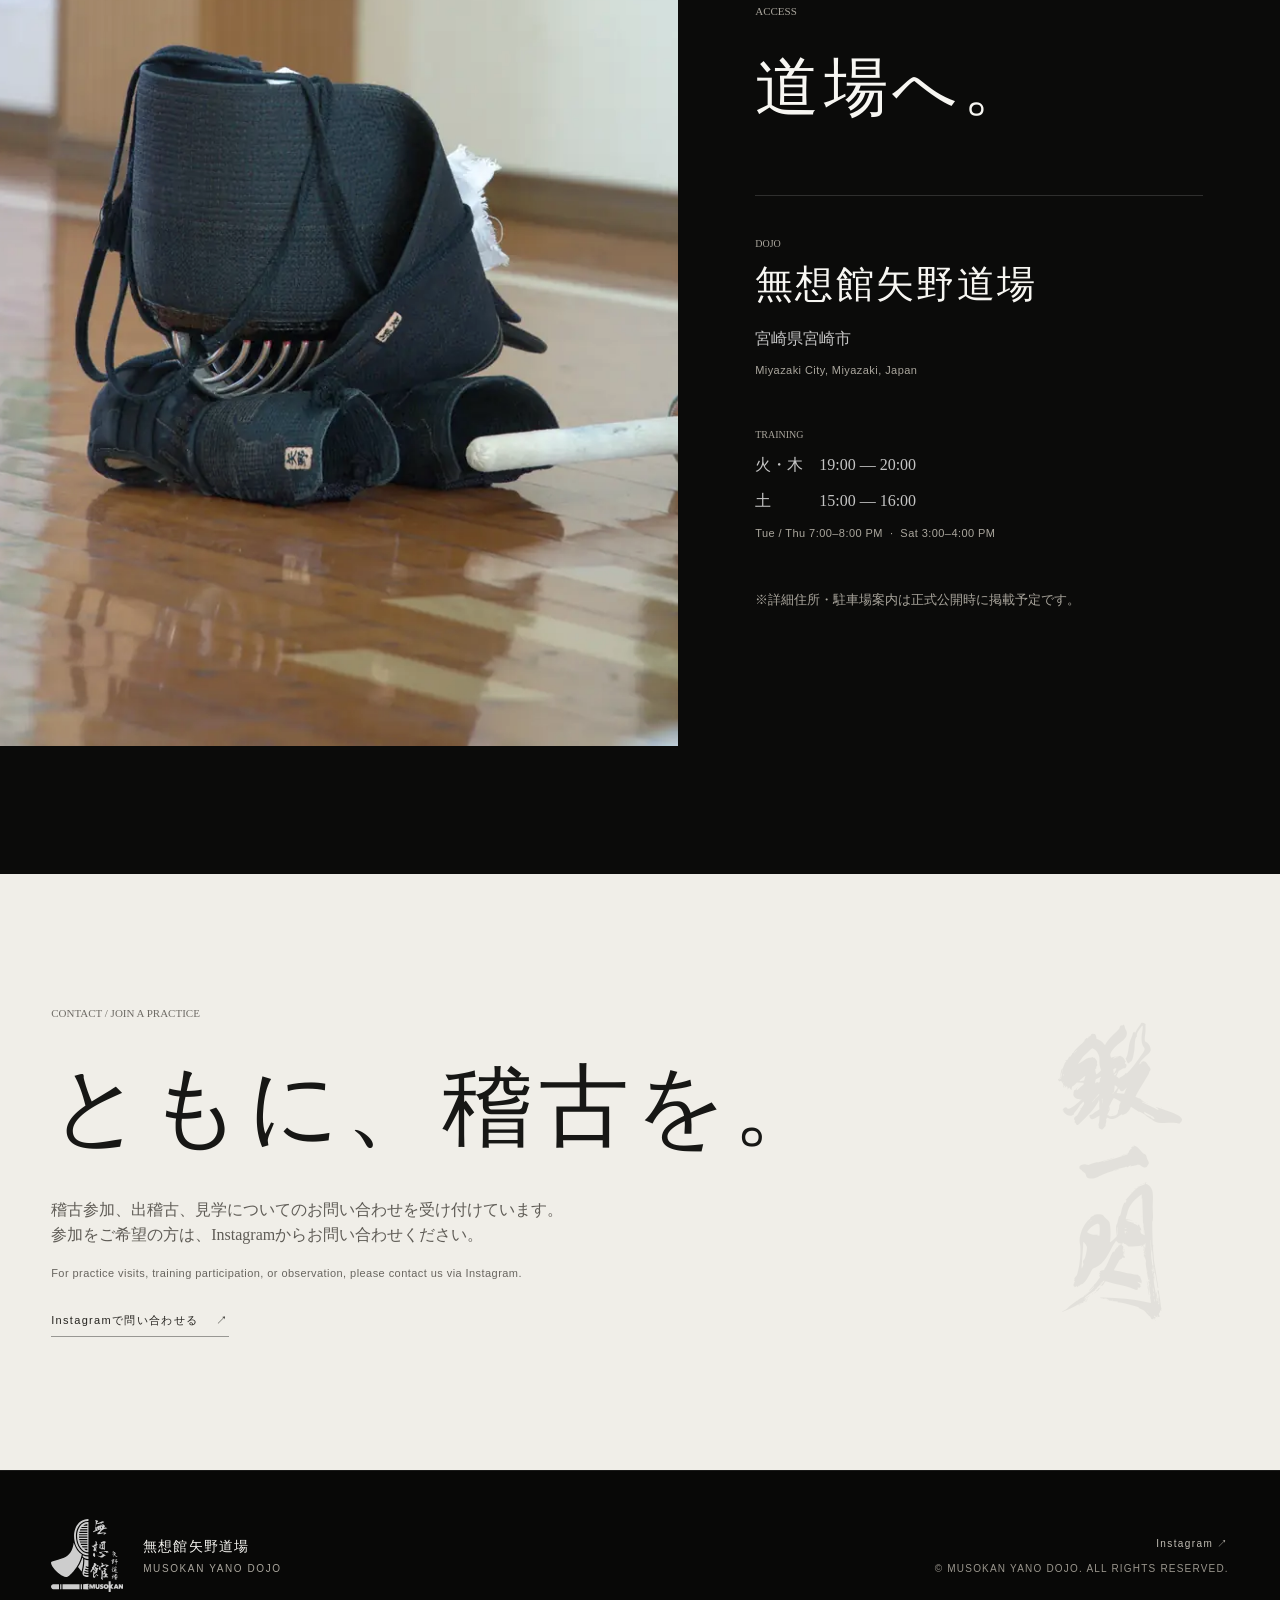
==== commit fa8a64ec: "Add files via upload" ====
--- a/musokan/index.html
+++ b/musokan/index.html
@@ -28,7 +28,7 @@
   <a class="skip-link" href="#main-content">本文へ移動</a>
   <header class="site-header" data-header>
     <a class="brand" href="#top" aria-label="無想館矢野道場 トップへ">
-      <img src="assets/musokan-logo.svg" alt="無想館矢野道場" />
+      <img src="assets/musokan-logo.svg" alt="無想館矢野道場" width="718" height="728" />
     </a>
 
     <button class="menu-button" type="button" aria-label="メニューを開く" aria-expanded="false" aria-controls="global-nav" data-menu-button>
@@ -37,7 +37,6 @@
 
     <nav class="global-nav" id="global-nav" aria-label="メインナビゲーション" data-menu>
       <a href="#about">ABOUT</a>
-      <a href="#philosophy">PHILOSOPHY</a>
       <a href="#keiko">KEIKO</a>
       <a href="#train">TRAIN WITH US</a>
       <a href="#instagram">INSTAGRAM</a>
@@ -47,70 +46,77 @@
   </header>
 
   <main id="main-content">
-    <section class="hero" id="top" aria-labelledby="hero-title">
-      <div class="hero-photo" aria-hidden="true"></div>
-      <div class="hero-shade" aria-hidden="true"></div>
-      <div class="hero-grain" aria-hidden="true"></div>
-
-      <div class="hero-copy reveal">
-        <p class="eyebrow">MIYAZAKI, JAPAN</p>
-        <h1 id="hero-title">無想館矢野道場</h1>
-        <p class="roman">MUSOKAN YANO DOJO</p>
-        <p class="location">宮崎県宮崎市</p>
-      </div>
-
-      <div class="hero-calligraphy" aria-hidden="true">
-        <img class="tan-issen" src="assets/tan-issen.svg" alt="" />
-        <img class="motto" src="assets/motto.svg" alt="" />
-      </div>
-
-      <a class="scroll-cue" href="#philosophy" aria-label="次のセクションへ移動">
-        <span>SCROLL</span>
-        <i></i>
-      </a>
-    </section>
-
-    <section class="philosophy section-light" id="philosophy">
-      <div class="watermark" aria-hidden="true"></div>
-      <div class="section-inner narrow reveal">
-        <p class="section-kicker">PHILOSOPHY</p>
-        <h2>鍛一閃</h2>
-        <p class="lead">一瞬のひらめきは、千日の稽古にある。</p>
-        <p class="body-copy sentence-block">
-          <span class="sentence-line">一瞬の技は、偶然に生まれるものではない。</span>
-          <span class="sentence-line">同じことを何度も繰り返し、日々の稽古を積み重ねる。</span>
-          <span class="sentence-line">その先に、考えるよりも先に身体が動く一瞬がある。</span>
-        </p>
-      </div>
-    </section>
-
-    <section class="about split-section" id="about">
-      <div class="section-inner split-grid">
-        <div class="section-heading reveal">
+    <section class="opening" id="top" aria-labelledby="hero-title">
+      <div class="opening-stage">
+        <div class="opening-photo" data-opening-photo aria-hidden="true"></div>
+        <div class="opening-veil" data-opening-veil aria-hidden="true"></div>
+        <div class="hero-grain" aria-hidden="true"></div>
+
+        <div class="opening-frame opening-frame-name" data-opening-frame1>
+          <img class="opening-mark" src="assets/musokan-logo.svg" alt="" width="718" height="728" />
+          <p class="eyebrow" lang="en">MIYAZAKI, JAPAN</p>
+          <h1 id="hero-title">無想館矢野道場</h1>
+          <p class="roman" lang="en">MUSOKAN YANO DOJO</p>
+          <p class="location">宮崎県宮崎市</p>
+        </div>
+
+        <div class="opening-frame opening-frame-words" data-opening-frame2>
+          <div class="opening-calligraphy">
+            <img class="tan-issen" src="assets/tan-issen.svg" alt="鍛一閃" width="332" height="805" />
+            <img class="motto" src="assets/motto.svg" alt="一瞬のひらめきは、千日の稽古にある。" width="100" height="764" />
+          </div>
+          <p class="opening-note sentence-block">
+            <span class="sentence-line">一瞬の技は、偶然に生まれるものではない。</span>
+            <span class="sentence-line">同じことを繰り返し、日々の稽古を積み重ねる。</span>
+            <span class="sentence-line">その先に、考えるより先に身体が動く一瞬がある。</span>
+          </p>
+        </div>
+
+        <a class="scroll-cue" href="#about" aria-label="次のセクションへ移動" data-opening-cue>
+          <span lang="en">SCROLL</span>
+          <i></i>
+        </a>
+      </div>
+    </section>
+
+    <section class="about editorial-split" id="about">
+      <div class="editorial-copy editorial-copy-dark">
+        <div class="editorial-copy-inner reveal">
           <p class="section-kicker">ABOUT</p>
           <h2>剣を学び、<br />人を磨く。</h2>
-        </div>
-        <div class="section-copy reveal">
-          <p class="sentence-block">
-            <span class="sentence-line">無想館矢野道場は、宮崎県宮崎市で稽古を行う剣道場です。</span>
-            <span class="sentence-line">礼節を重んじ、基礎を大切にしています。</span>
-            <span class="sentence-line">日々の稽古を通して、心と技を磨くことを大切にしています。</span>
-          </p>
-          <p class="sentence-block">
-            <span class="sentence-line">一回一回の稽古を、丁寧に積み重ねること。</span>
-            <span class="sentence-line">その時間が、剣道の先にある人生を支える力になると考えています。</span>
-          </p>
-        </div>
-      </div>
+          <div class="section-copy editorial-body">
+            <p class="sentence-block">
+              <span class="sentence-line">無想館矢野道場は、宮崎県宮崎市で稽古を行う剣道場です。</span>
+              <span class="sentence-line">礼節を重んじ、基礎を大切にしています。</span>
+              <span class="sentence-line">日々の稽古を通して、心と技を磨くことを大切にしています。</span>
+            </p>
+            <p class="sentence-block">
+              <span class="sentence-line">一回一回の稽古を、丁寧に積み重ねること。</span>
+              <span class="sentence-line">その時間が、剣道の先にある人生を支える力になると考えています。</span>
+            </p>
+          </div>
+        </div>
+      </div>
+      <figure class="editorial-visual reveal">
+        <img src="assets/photo-kamae-1440.webp" srcset="assets/photo-kamae-720.webp 720w, assets/photo-kamae-960.webp 960w, assets/photo-kamae-1440.webp 1440w" sizes="(max-width: 900px) 100vw, 50vw"
+             width="1440" height="1799" alt="中段に構える無想館矢野道場 館長" loading="lazy" decoding="async" />
+      </figure>
     </section>
 
     <section class="keiko" id="keiko">
-      <div class="section-inner">
-        <div class="section-heading center reveal">
+      <div class="keiko-visual reveal">
+        <picture>
+          <source srcset="assets/photo-dojo-1800.webp 1800w, assets/photo-dojo-1200.webp 1200w, assets/photo-dojo-900.webp 900w" type="image/webp" />
+          <img src="assets/photo-dojo-1200.webp" width="1800" height="1012" alt="無想館矢野道場の稽古場" loading="lazy" decoding="async" />
+        </picture>
+        <div class="keiko-visual-shade" aria-hidden="true"></div>
+        <div class="keiko-visual-copy">
           <p class="section-kicker">KEIKO</p>
           <h2>稽古案内</h2>
-        </div>
-
+          <p lang="en">REGULAR PRACTICE / MIYAZAKI</p>
+        </div>
+      </div>
+      <div class="section-inner keiko-schedule-wrap">
         <div class="schedule-grid reveal">
           <article class="schedule-card">
             <p class="day-en">TUE</p>
@@ -155,6 +161,17 @@
         </div>
       </div>
 
+      <div class="practice-visuals reveal" aria-label="稽古風景">
+        <figure class="practice-visual practice-visual-main">
+          <img src="assets/photo-men-1440.webp" srcset="assets/photo-men-720.webp 720w, assets/photo-men-960.webp 960w, assets/photo-men-1440.webp 1440w" sizes="(max-width: 620px) 100vw, (max-width: 900px) 50vw, 62vw"
+               width="1440" height="1800" alt="逆光のなかで面紐を結ぶ道場生" loading="lazy" decoding="async" />
+        </figure>
+        <figure class="practice-visual practice-visual-sub">
+          <img src="assets/photo-keiko-1440.webp" srcset="assets/photo-keiko-720.webp 720w, assets/photo-keiko-960.webp 960w, assets/photo-keiko-1440.webp 1440w" sizes="(max-width: 620px) 100vw, (max-width: 900px) 50vw, 38vw"
+               width="1440" height="1800" alt="正座して稽古を見つめる道場生" loading="lazy" decoding="async" />
+        </figure>
+      </div>
+
       <section class="section-inner welcome-grid reveal" aria-label="稽古参加について">
         <article class="welcome-card">
           <p class="welcome-en-label">KENDOKA</p>
@@ -221,26 +238,30 @@
       </div>
     </section>
 
-    <section class="access" id="access">
-      <div class="section-inner access-grid">
-        <div class="section-heading reveal">
+    <section class="access editorial-split editorial-split-reverse" id="access">
+      <figure class="editorial-visual access-visual reveal">
+        <img src="assets/photo-bogu-1440.webp" srcset="assets/photo-bogu-720.webp 720w, assets/photo-bogu-960.webp 960w, assets/photo-bogu-1440.webp 1440w" sizes="(max-width: 900px) 100vw, 50vw"
+             width="1440" height="1801" alt="床に置かれた面・小手と竹刀" loading="lazy" decoding="async" />
+      </figure>
+      <div class="editorial-copy editorial-copy-dark access-copy-side">
+        <div class="editorial-copy-inner reveal">
           <p class="section-kicker">ACCESS</p>
           <h2>道場へ。</h2>
-        </div>
-        <div class="access-panel reveal">
-          <div>
-            <p class="mini-label">DOJO</p>
-            <h3>無想館矢野道場</h3>
-            <p>宮崎県宮崎市</p>
-            <p class="access-en" lang="en">Miyazaki City, Miyazaki, Japan</p>
-          </div>
-          <div>
-            <p class="mini-label">TRAINING</p>
-            <p>火・木　19:00 — 20:00</p>
-            <p>土　　　15:00 — 16:00</p>
-            <p class="access-en" lang="en">Tue / Thu 7:00–8:00 PM &nbsp;·&nbsp; Sat 3:00–4:00 PM</p>
-          </div>
-          <p class="muted">※詳細住所・駐車場案内は正式公開時に掲載予定です。</p>
+          <div class="access-panel editorial-access-panel">
+            <div>
+              <p class="mini-label">DOJO</p>
+              <h3>無想館矢野道場</h3>
+              <p>宮崎県宮崎市</p>
+              <p class="access-en" lang="en">Miyazaki City, Miyazaki, Japan</p>
+            </div>
+            <div>
+              <p class="mini-label">TRAINING</p>
+              <p>火・木　19:00 — 20:00</p>
+              <p>土　　　15:00 — 16:00</p>
+              <p class="access-en" lang="en">Tue / Thu 7:00–8:00 PM &nbsp;·&nbsp; Sat 3:00–4:00 PM</p>
+            </div>
+            <p class="muted">※詳細住所・駐車場案内は正式公開時に掲載予定です。</p>
+          </div>
         </div>
       </div>
     </section>
@@ -256,7 +277,7 @@
         <p class="contact-en" lang="en">For practice visits, training participation, or observation, please contact us via Instagram.</p>
         <a class="contact-instagram" href="https://www.instagram.com/musokan_kendo?igsh=MWphOTN3aXpubGx6dA%3D%3D&amp;utm_source=qr" target="_blank" rel="noopener noreferrer">Instagramで問い合わせる <span>↗</span></a>
         <div class="motto-lockup" aria-hidden="true">
-          <img src="assets/tan-issen.svg" alt="" />
+          <img src="assets/tan-issen.svg" alt="" width="332" height="805" loading="lazy" />
         </div>
       </div>
     </section>
@@ -264,7 +285,7 @@
 
   <footer class="site-footer">
     <div class="footer-brand">
-      <img src="assets/musokan-logo.svg" alt="" />
+      <img src="assets/musokan-logo.svg" alt="" width="718" height="728" loading="lazy" />
       <div>
         <strong>無想館矢野道場</strong>
         <span>MUSOKAN YANO DOJO</span>
--- a/musokan/styles.css
+++ b/musokan/styles.css
@@ -31,7 +31,7 @@
 }
 body.menu-open { overflow: hidden; }
 a { color: inherit; text-decoration: none; }
-img { display: block; max-width: 100%; }
+img { display: block; max-width: 100%; height: auto; }
 button { font: inherit; }
 main section[id] { scroll-margin-top: calc(var(--header-h-scrolled) + 24px); }
 #top { scroll-margin-top: 0; }
@@ -73,8 +73,15 @@
   backdrop-filter: blur(16px);
   border-bottom: 1px solid rgba(255,255,255,.08);
 }
-.brand { width: clamp(96px, 9vw, 138px); position: relative; z-index: 3; }
-.brand img { width: 100%; filter: brightness(0) invert(1); }
+.brand {
+  position: relative;
+  z-index: 3;
+  width: auto;
+  height: clamp(52px, 5.2vw, 72px);
+  transition: height .4s ease;
+}
+.brand img { width: auto; height: 100%; filter: brightness(0) invert(1); }
+.site-header.is-scrolled .brand { height: clamp(44px, 4.2vw, 52px); }
 .global-nav {
   display: flex;
   gap: clamp(22px, 2.6vw, 46px);
@@ -88,32 +95,6 @@
 .global-nav a:hover { opacity: 1; }
 .menu-button { display: none; }
 
-.hero {
-  position: relative;
-  min-height: 100svh;
-  overflow: hidden;
-  display: grid;
-  align-items: end;
-  isolation: isolate;
-}
-.hero-photo {
-  position: absolute;
-  inset: 0;
-  z-index: -4;
-  background-image: url("assets/dojo-hero.jpg");
-  background-image: image-set(url("assets/dojo-hero.webp") type("image/webp"), url("assets/dojo-hero.jpg") type("image/jpeg"));
-  background-size: cover;
-  background-position: center center;
-  transform: scale(1.012);
-}
-.hero-shade {
-  position: absolute;
-  inset: 0;
-  z-index: -3;
-  background:
-    linear-gradient(90deg, rgba(5,5,4,.72) 0%, rgba(5,5,4,.25) 42%, rgba(5,5,4,.35) 67%, rgba(5,5,4,.72) 100%),
-    linear-gradient(180deg, rgba(4,4,3,.46) 0%, rgba(4,4,3,.08) 41%, rgba(4,4,3,.69) 100%);
-}
 .hero-grain {
   position: absolute;
   inset: 0;
@@ -124,98 +105,18 @@
   background-size: 4px 4px;
   mix-blend-mode: soft-light;
 }
-.hero-copy {
-  position: relative;
-  z-index: 2;
-  padding: 0 var(--pad) clamp(90px, 11vh, 130px);
-  max-width: 760px;
-}
-.eyebrow, .section-kicker, .mini-label, .day-en, .roman {
-  font-family: var(--sans);
-  letter-spacing: .22em;
-  text-transform: uppercase;
-}
-.eyebrow { margin: 0 0 20px; font-size: 10px; opacity: .74; }
-.hero h1 {
-  margin: 0;
-  font-weight: 500;
-  font-size: clamp(34px, 4.3vw, 66px);
-  letter-spacing: .08em;
-  line-height: 1.1;
-  text-shadow: 0 1px 18px rgba(0,0,0,.22);
-}
-.roman { margin: 16px 0 0; font-size: 11px; opacity: .82; }
-.location { margin: 28px 0 0; font-size: 14px; letter-spacing: .12em; opacity: .86; }
-.hero-calligraphy {
-  position: absolute;
-  z-index: 1;
-  top: 16vh;
-  right: clamp(26px, 6vw, 110px);
-  height: min(70vh, 760px);
-  display: flex;
-  align-items: flex-start;
-  gap: clamp(22px, 3vw, 60px);
-  pointer-events: none;
-}
-.hero-calligraphy img { filter: brightness(0) invert(1); }
-.tan-issen { height: 100%; width: auto; opacity: .96; }
-.motto { height: 60%; width: auto; opacity: .67; margin-top: 6%; }
-.scroll-cue {
-  position: absolute;
-  left: 50%;
-  bottom: 28px;
-  transform: translateX(-50%);
-  display: grid;
-  place-items: center;
-  gap: 9px;
-  font-family: var(--sans);
-  font-size: 10px;
-  letter-spacing: .24em;
-  opacity: .78;
-}
-.scroll-cue i { width: 1px; height: 35px; background: rgba(255,255,255,.72); position: relative; }
-.scroll-cue i::after {
-  content: "";
-  position: absolute;
-  left: 50%;
-  bottom: -1px;
-  width: 7px;
-  height: 7px;
-  border-right: 1px solid rgba(255,255,255,.8);
-  border-bottom: 1px solid rgba(255,255,255,.8);
-  transform: translateX(-50%) rotate(45deg);
-}
 
 .section-inner { width: min(var(--max), calc(100% - (var(--pad) * 2))); margin: 0 auto; }
-.section-inner.narrow { width: min(860px, calc(100% - (var(--pad) * 2))); text-align: center; }
 .section-light { color: var(--text-dark); background: var(--paper); }
 .section-kicker { margin: 0 0 28px; font-size: 11px; color: var(--ash); }
-.section-heading h2, .philosophy h2, .contact h2 {
+.section-heading h2, .contact h2 {
   margin: 0;
   font-weight: 500;
   letter-spacing: .07em;
 }
 .section-heading h2 { font-size: clamp(40px, 5vw, 78px); line-height: 1.35; }
-.section-heading.center { text-align: center; margin-bottom: 54px; }
-.section-heading.center h2 { font-size: clamp(34px, 4vw, 58px); }
-
-.philosophy { position: relative; overflow: hidden; padding: var(--section-y) 0; }
-.philosophy .watermark {
-  position: absolute;
-  left: -75px;
-  top: 50%;
-  width: 270px;
-  height: 270px;
-  transform: translateY(-50%);
-  opacity: .045;
-  background: url("assets/musokan-logo.svg") center / contain no-repeat;
-}
-.philosophy h2 { font-size: clamp(54px, 7vw, 96px); margin-bottom: 24px; }
-.philosophy .lead { margin: 0 0 30px; font-size: clamp(19px, 2vw, 28px); letter-spacing: .06em; }
-.body-copy { margin: 0; font-size: 15px; line-height: 2.15; color: #56544f; }
-
-.split-section { padding: var(--section-y) 0; background: var(--ink-2); }
-.split-grid { display: grid; grid-template-columns: .92fr 1.08fr; gap: clamp(50px, 9vw, 150px); align-items: start; }
+
+
 .section-copy { max-width: 760px; padding-top: 46px; font-size: 16px; line-height: 2.2; color: rgba(255,255,255,.76); }
 .section-copy p { margin: 0 0 26px; }
 .sentence-line { display: block; }
@@ -289,7 +190,6 @@
 .instagram-link:hover { opacity: .7; }
 
 .access { padding: var(--section-y) 0; background: #0b0b0a; }
-.access-grid { display: grid; grid-template-columns: .85fr 1.15fr; gap: clamp(45px, 8vw, 140px); }
 .access-panel { border-top: 1px solid var(--line-dark); padding-top: 42px; display: grid; gap: 40px; }
 .access-panel h3 { margin: 6px 0 14px; font-size: clamp(26px, 3vw, 42px); font-weight: 400; letter-spacing: .06em; }
 .access-panel p { margin: 6px 0; line-height: 1.9; color: rgba(255,255,255,.76); }
@@ -317,9 +217,23 @@
   color: #25231f;
 }
 .contact-instagram span { transition: transform .25s ease; }
+
+/* CONTACT の背景に敷く「鍛一閃」の透かし */
+.motto-lockup {
+  position: absolute;
+  right: 4%;
+  top: 50%;
+  transform: translateY(-50%);
+  height: 88%;
+  max-height: 520px;
+  opacity: .05;
+  pointer-events: none;
+  z-index: 0;
+}
+.motto-lockup img { height: 100%; width: auto; }
+.contact-inner > *:not(.motto-lockup) { position: relative; z-index: 1; }
+
 .contact-instagram:hover span { transform: translate(3px,-2px); }
-.motto-lockup { position: absolute; right: 4%; top: 50%; transform: translateY(-50%); height: 88%; opacity: .045; }
-.motto-lockup img { height: 100%; width: auto; }
 
 .site-footer {
   min-height: 170px;
@@ -344,8 +258,6 @@
 
 @media (max-width: 1180px) {
   .global-nav { gap: 22px; font-size: 10px; letter-spacing: .16em; }
-  .hero-calligraphy { right: 3vw; height: min(62vh, 650px); gap: 24px; }
-  .hero-copy { max-width: 620px; }
   .open-dojo-grid { grid-template-columns: 1fr; gap: 36px; }
   .open-dojo-content { max-width: 900px; padding-top: 0; }
   .open-title .line { white-space: nowrap; }
@@ -354,7 +266,8 @@
 @media (max-width: 900px) {
   :root { --header-h: 82px; --header-h-scrolled: 72px; }
   .site-header { align-items: flex-start; padding-top: 16px; }
-  .brand { width: 92px; }
+  .brand { height: 46px; }
+  .site-header.is-scrolled .brand { height: 40px; }
   .menu-button {
     display: grid;
     width: 44px;
@@ -387,15 +300,8 @@
   }
   .global-nav.is-open { opacity: 1; visibility: visible; pointer-events: auto; }
 
-  .hero-photo { background-position: center center; }
-  .hero-shade { background: linear-gradient(180deg, rgba(5,5,4,.55), rgba(5,5,4,.12) 38%, rgba(5,5,4,.78) 100%); }
-  .hero-copy { padding-bottom: 80px; max-width: 78%; }
-  .hero h1 { font-size: clamp(30px, 8vw, 46px); }
-  .hero-calligraphy { top: 18%; right: 9%; height: 52vh; gap: 14px; }
-  .motto { height: 48%; margin-top: 10%; opacity: .58; }
-  .scroll-cue { display: none; }
-
-  .split-grid, .access-grid, .instagram-grid { grid-template-columns: 1fr; gap: 38px; }
+
+  .instagram-grid { grid-template-columns: 1fr; gap: 38px; }
   .section-copy { padding-top: 0; max-width: 100%; }
   .schedule-grid { grid-template-columns: 1fr; }
   .schedule-card { min-height: 190px; border-right: 0; border-bottom: 1px solid var(--line-dark); }
@@ -417,43 +323,19 @@
     --section-y-compact: 62px;
   }
   .site-header { padding-top: 14px; }
-  .brand { width: 74px; }
+  .brand { height: 42px; }
+  .site-header.is-scrolled .brand { height: 38px; }
   .menu-button { width: 40px; height: 40px; }
 
-  .hero { min-height: 100svh; min-height: 100dvh; }
-  .hero-photo {
-    background-image: url("assets/dojo-hero-sp.jpg");
-    background-image: image-set(url("assets/dojo-hero-sp.webp") type("image/webp"), url("assets/dojo-hero-sp.jpg") type("image/jpeg"));
-    background-position: center center;
-    transform: scale(1.005);
-  }
-  .hero-copy { max-width: 100%; padding: 0 var(--pad) 58px; }
-  .eyebrow { display: none; }
-  .hero h1 { font-size: clamp(28px, 8.2vw, 34px); letter-spacing: .07em; line-height: 1.18; }
-  .roman { margin-top: 12px; font-size: 10px; letter-spacing: .16em; }
-  .location { margin-top: 14px; font-size: 12px; }
-  .hero-calligraphy { top: 14%; right: 4%; height: 43vh; max-height: 430px; gap: 8px; }
-  .tan-issen { opacity: .93; }
-  .motto { height: 39%; margin-top: 8%; opacity: .5; }
-
-  .philosophy .watermark { width: 210px; height: 210px; left: -84px; }
-  .philosophy h2 { font-size: clamp(50px, 15vw, 66px); margin-bottom: 20px; }
-  .philosophy .lead { font-size: 19px; line-height: 1.75; margin-bottom: 26px; }
-  .body-copy { font-size: 14px; line-height: 2.05; text-align: left; }
-  .section-inner.narrow { text-align: left; }
-  .section-inner.narrow .section-kicker,
-  .section-inner.narrow h2,
-  .section-inner.narrow .lead { text-align: center; }
+
 
   .section-kicker { margin-bottom: 20px; font-size: 10px; }
   .section-heading h2 { font-size: clamp(36px, 11vw, 43px); line-height: 1.3; }
-  .split-grid, .access-grid, .instagram-grid { gap: 30px; }
+  .instagram-grid { gap: 30px; }
   .section-copy { font-size: 15px; line-height: 2.05; }
   .section-copy p { margin-bottom: 24px; }
   .sentence-line + .sentence-line { margin-top: .38em; }
 
-  .section-heading.center { margin-bottom: 34px; }
-  .section-heading.center h2 { font-size: 38px; }
   .schedule-card { min-height: 160px; padding: 30px 20px; }
   .schedule-card h3 { margin-bottom: 12px; font-size: 21px; }
   .day-en { margin-bottom: 14px; }
@@ -498,3 +380,491 @@
   *, *::before, *::after { transition-duration: .01ms !important; animation-duration: .01ms !important; animation-iteration-count: 1 !important; }
   .reveal { opacity: 1; transform: none; }
 }
+
+
+/* ==========================================================================
+   v16 integrated photography layout
+   ========================================================================== */
+
+.editorial-split {
+  display: grid;
+  grid-template-columns: minmax(0, 1fr) minmax(0, 1fr);
+  min-height: 720px;
+  background: var(--ink-2);
+  overflow: hidden;
+}
+
+.editorial-copy {
+  display: flex;
+  align-items: center;
+  min-width: 0;
+}
+
+.editorial-copy-inner {
+  width: min(640px, 100%);
+  padding: var(--section-y) clamp(42px, 6vw, 96px);
+}
+
+.editorial-copy-dark { color: var(--text-light); }
+
+.editorial-copy .section-kicker { color: #aaa69d; }
+
+.editorial-copy h2 {
+  margin: 0;
+  font-size: clamp(44px, 5vw, 78px);
+  line-height: 1.34;
+  font-weight: 500;
+  letter-spacing: .07em;
+}
+
+.editorial-body {
+  max-width: 560px;
+  padding-top: clamp(42px, 5vw, 68px);
+  color: rgba(255,255,255,.76);
+}
+
+.editorial-visual {
+  margin: 0;
+  min-width: 0;
+  min-height: 720px;
+  overflow: hidden;
+  background: #111;
+}
+
+.editorial-visual img {
+  width: 100%;
+  height: 100%;
+  min-height: 720px;
+  display: block;
+  object-fit: cover;
+  filter: saturate(.82) contrast(1.04);
+}
+
+.about .editorial-visual img { object-position: 70% center; }
+
+.keiko {
+  padding: 0 0 var(--section-y);
+}
+
+.keiko-visual {
+  position: relative;
+  height: clamp(420px, 48vw, 650px);
+  overflow: hidden;
+  background: #0c0c0a;
+}
+
+.keiko-visual picture,
+.keiko-visual img {
+  width: 100%;
+  height: 100%;
+  display: block;
+}
+
+.keiko-visual img {
+  object-fit: cover;
+  object-position: center 54%;
+  filter: saturate(.78) contrast(1.08) brightness(.86);
+}
+
+.keiko-visual-shade {
+  position: absolute;
+  inset: 0;
+  background: linear-gradient(90deg, rgba(7,7,6,.78) 0%, rgba(7,7,6,.30) 50%, rgba(7,7,6,.14) 100%),
+              linear-gradient(180deg, rgba(7,7,6,.08) 0%, rgba(7,7,6,.52) 100%);
+}
+
+.keiko-visual-copy {
+  position: absolute;
+  z-index: 2;
+  left: var(--pad);
+  bottom: clamp(42px, 6vw, 88px);
+}
+
+.keiko-visual-copy .section-kicker { color: rgba(255,255,255,.68); margin-bottom: 18px; }
+
+.keiko-visual-copy h2 {
+  margin: 0;
+  font-size: clamp(48px, 6vw, 86px);
+  line-height: 1.12;
+  font-weight: 500;
+  letter-spacing: .07em;
+}
+
+.keiko-visual-copy > p:last-child {
+  margin: 18px 0 0;
+  font-family: var(--sans);
+  font-size: 10px;
+  letter-spacing: .18em;
+  color: rgba(255,255,255,.68);
+}
+
+.keiko-schedule-wrap { padding-top: clamp(58px, 7vw, 96px); }
+
+.practice-visuals {
+  width: 100%;
+  display: grid;
+  grid-template-columns: 1.62fr 1fr;
+  height: clamp(520px, 54vw, 760px);
+  margin-top: clamp(64px, 7vw, 100px);
+  background: #ddd9d0;
+}
+
+.practice-visual {
+  margin: 0;
+  overflow: hidden;
+  min-width: 0;
+}
+
+.practice-visual + .practice-visual {
+  border-left: 1px solid rgba(240,238,232,.82);
+}
+
+.practice-visual img {
+  width: 100%;
+  height: 100%;
+  object-fit: cover;
+  display: block;
+  filter: saturate(.80) contrast(1.04);
+}
+
+.practice-visual-main img { object-position: center 28%; }
+.practice-visual-sub img { object-position: center 35%; }
+
+.open-dojo .welcome-grid {
+  margin-top: clamp(72px, 8vw, 110px);
+}
+
+.editorial-split-reverse {
+  grid-template-columns: minmax(0, 1.06fr) minmax(0, .94fr);
+  background: #0b0b0a;
+}
+
+.access-visual img { object-position: center 50%; }
+
+.access-copy-side .editorial-copy-inner {
+  width: min(620px, 100%);
+}
+
+.access-copy-side h2 {
+  margin: 0 0 clamp(42px, 5vw, 66px);
+}
+
+.editorial-access-panel {
+  border-top: 1px solid var(--line-dark);
+  padding-top: 32px;
+  display: grid;
+  gap: 32px;
+}
+
+.editorial-access-panel h3 {
+  margin: 6px 0 14px;
+  font-size: clamp(26px, 3vw, 42px);
+  font-weight: 400;
+  letter-spacing: .06em;
+}
+
+.editorial-access-panel p {
+  margin: 6px 0;
+  line-height: 1.9;
+  color: rgba(255,255,255,.76);
+}
+
+@media (max-width: 900px) {
+  .editorial-split,
+  .editorial-split-reverse {
+    grid-template-columns: 1fr;
+    min-height: 0;
+  }
+
+  .editorial-copy-inner {
+    width: 100%;
+    padding: 78px var(--pad);
+  }
+
+  .editorial-visual,
+  .editorial-visual img {
+    min-height: 0;
+    height: auto;
+  }
+
+  .editorial-visual img {
+    aspect-ratio: 4 / 3;
+  }
+
+  .about .editorial-visual { order: -1; }
+  .about .editorial-visual img { object-position: 68% center; }
+
+  .practice-visuals {
+    grid-template-columns: 1fr 1fr;
+    height: 520px;
+  }
+
+  .editorial-split-reverse .access-visual { order: -1; }
+}
+
+@media (max-width: 620px) {
+  .editorial-copy-inner {
+    padding: 70px var(--pad);
+  }
+
+  .editorial-copy h2 {
+    font-size: clamp(36px, 11vw, 44px);
+  }
+
+  .editorial-body {
+    padding-top: 34px;
+  }
+
+  .keiko-visual {
+    height: 420px;
+  }
+
+  .keiko-visual-copy {
+    left: var(--pad);
+    bottom: 34px;
+  }
+
+  .keiko-visual-copy h2 {
+    font-size: 48px;
+  }
+
+  .practice-visuals {
+    grid-template-columns: 1fr;
+    height: auto;
+  }
+
+  .practice-visual {
+    height: 420px;
+  }
+
+  .practice-visual + .practice-visual {
+    border-left: 0;
+    border-top: 1px solid rgba(240,238,232,.82);
+  }
+}
+
+
+/* ==========================================================================
+   OPENING（TOP + PHILOSOPHY 統合）
+   --------------------------------------------------------------------------
+   1枚の写真を据えたまま、スクロールで中身を入れ替える2場面構成。
+   写真は左壁の「鍛一閃」の幟に向かって寄りながら暗転する。
+   進行度は script.js が --p（0〜1）として与える。
+   ========================================================================== */
+
+.opening {
+  --p: 0;
+  position: relative;
+  height: 180svh;
+  background: var(--ink);
+}
+
+.opening-stage {
+  position: sticky;
+  top: 0;
+  height: 100svh;
+  overflow: hidden;
+  isolation: isolate;
+}
+
+/* --- 写真：幟を中心に寄る --- */
+.opening-photo {
+  position: absolute;
+  inset: 0;
+  z-index: 0;
+  background-image: url("assets/dojo-hero.jpg");
+  background-image: image-set(url("assets/dojo-hero.webp") type("image/webp"),
+                              url("assets/dojo-hero.jpg") type("image/jpeg"));
+  background-size: cover;
+  background-position: center center;
+  transform-origin: 28% 24%;               /* 幟の位置 */
+  transform: scale(calc(1 + (.34 * var(--p))));
+  will-change: transform;
+}
+
+/* --- 暗転：進むほど沈む --- */
+.opening-veil {
+  position: absolute;
+  inset: 0;
+  z-index: 1;
+  background:
+    linear-gradient(180deg, rgba(4,4,3,.52) 0%, rgba(4,4,3,.10) 42%, rgba(4,4,3,.62) 100%),
+    linear-gradient(90deg, rgba(5,5,4,.42) 0%, rgba(5,5,4,0) 38%);
+}
+.opening-veil::after {
+  content: "";
+  position: absolute;
+  inset: 0;
+  background: #060605;
+  opacity: calc(.62 * var(--p));
+}
+
+.opening .hero-grain { z-index: 2; }
+
+/* --- 場面の器 --- */
+.opening-frame {
+  position: absolute;
+  inset: 0;
+  z-index: 3;
+  display: grid;
+  align-content: center;
+  justify-items: center;
+  text-align: center;
+  padding: 0 var(--pad);
+  pointer-events: none;
+}
+
+/* 場面1：名乗り */
+.opening-frame-name {
+  opacity: calc(1 - (var(--p) / .38));
+  transform: translateY(calc(var(--p) * -46px));
+}
+/* 明るい床の上でも沈まないよう、名乗りの背後だけ静かに落とす */
+.opening-frame-name::before {
+  content: "";
+  position: absolute;
+  z-index: -1;
+  inset: 0;
+  background: radial-gradient(54% 42% at 50% 47%,
+    rgba(6,6,5,.60) 0%, rgba(6,6,5,.40) 44%, rgba(6,6,5,.12) 72%, rgba(6,6,5,0) 100%);
+}
+
+.opening-mark {
+  width: clamp(132px, 13vw, 208px);
+  margin-bottom: clamp(30px, 3.4vw, 48px);
+  filter: brightness(0) invert(1) drop-shadow(0 3px 20px rgba(0,0,0,.55));
+  opacity: 1;
+}
+.opening-frame-name .eyebrow {
+  margin: 0 0 22px;
+  font-family: var(--sans);
+  font-size: 11px;
+  letter-spacing: .3em;
+  text-transform: uppercase;
+  opacity: .74;
+}
+.opening-frame-name h1 {
+  margin: 0;
+  font-weight: 500;
+  font-size: clamp(32px, 4.4vw, 66px);
+  letter-spacing: .18em;
+  text-indent: .18em;                       /* 字送り分を中央に戻す */
+  line-height: 1.2;
+  text-shadow: 0 2px 24px rgba(0,0,0,.34);
+}
+.opening-frame-name .roman {
+  margin: 18px 0 0;
+  font-family: var(--sans);
+  font-size: 11px;
+  letter-spacing: .3em;
+  text-indent: .3em;
+  text-transform: uppercase;
+  opacity: .8;
+}
+.opening-frame-name .location {
+  margin: 26px 0 0;
+  font-size: 13px;
+  letter-spacing: .2em;
+  text-indent: .2em;
+  opacity: .82;
+}
+
+/* 場面2：書 */
+.opening-frame-words {
+  opacity: calc((var(--p) - .46) / .34);
+  transform: translateY(calc((1 - var(--p)) * 30px));
+}
+.opening-calligraphy {
+  display: flex;
+  align-items: flex-start;
+  justify-content: center;
+  gap: clamp(20px, 3vw, 52px);
+  height: min(52vh, 460px);
+}
+.opening-calligraphy img { filter: brightness(0) invert(1) drop-shadow(0 3px 22px rgba(0,0,0,.5)); }
+.opening-calligraphy .tan-issen { height: 100%; width: auto; }
+.opening-calligraphy .motto { height: 84%; width: auto; margin-top: 3%; opacity: .86; }
+
+.opening-note {
+  margin: clamp(30px, 4vh, 52px) 0 0;
+  font-size: clamp(15px, 1.15vw, 17px);
+  line-height: 2.15;
+  letter-spacing: .06em;
+  color: rgba(255,255,255,.74);
+}
+
+/* --- スクロールの合図 --- */
+.opening .scroll-cue {
+  position: absolute;
+  z-index: 4;
+  left: 50%;
+  bottom: 30px;
+  transform: translateX(-50%);
+  display: grid;
+  place-items: center;
+  gap: 9px;
+  font-family: var(--sans);
+  font-size: 10px;
+  letter-spacing: .28em;
+  color: #fff;
+  opacity: calc((1 - (var(--p) / .3)) * .72);
+}
+.opening .scroll-cue i {
+  position: relative;
+  width: 1px;
+  height: 34px;
+  background: rgba(255,255,255,.7);
+}
+.opening .scroll-cue i::after {
+  content: "";
+  position: absolute;
+  left: 50%;
+  bottom: -1px;
+  width: 7px;
+  height: 7px;
+  border-right: 1px solid rgba(255,255,255,.8);
+  border-bottom: 1px solid rgba(255,255,255,.8);
+  transform: translateX(-50%) rotate(45deg);
+}
+
+@media (max-width: 900px) {
+  .opening { height: 175svh; }
+  .opening-calligraphy { height: min(46vh, 400px); gap: 18px; }
+  .opening-note { font-size: 15px; line-height: 2.05; }
+}
+
+@media (max-width: 620px) {
+  .opening { height: 168svh; }
+  .opening-photo {
+    background-image: url("assets/dojo-hero-sp.jpg");
+    background-image: image-set(url("assets/dojo-hero-sp.webp") type("image/webp"),
+                                url("assets/dojo-hero-sp.jpg") type("image/jpeg"));
+    transform-origin: 23% 31%;             /* 縦構図での幟の位置 */
+    transform: scale(calc(1 + (.28 * var(--p))));
+  }
+  .opening-mark { width: 112px; margin-bottom: 24px; }
+  .opening-frame-name .eyebrow { font-size: 10px; letter-spacing: .26em; margin-bottom: 18px; }
+  .opening-frame-name h1 { font-size: clamp(27px, 8vw, 34px); letter-spacing: .14em; text-indent: .14em; }
+  .opening-frame-name .roman { margin-top: 14px; font-size: 9px; letter-spacing: .24em; text-indent: .24em; }
+  .opening-frame-name .location { margin-top: 18px; font-size: 12px; }
+  .opening-calligraphy { height: min(40vh, 340px); gap: 10px; }
+  .opening-calligraphy .motto { height: 80%; }
+  .opening-note { margin-top: 26px; font-size: 14px; letter-spacing: .04em; line-height: 2; }
+  .opening .scroll-cue { bottom: 22px; }
+}
+
+/* --- モーションを抑える設定：2場面を静止して並べる --- */
+@media (prefers-reduced-motion: reduce) {
+  .opening { height: auto; }
+  .opening-stage { position: static; height: auto; }
+  .opening-photo { position: absolute; transform: none; }
+  .opening-veil::after { opacity: .34; }
+  .opening-frame {
+    position: relative;
+    inset: auto;
+    min-height: 100svh;
+    opacity: 1 !important;
+    transform: none !important;
+  }
+  .opening .scroll-cue { display: none; }
+}
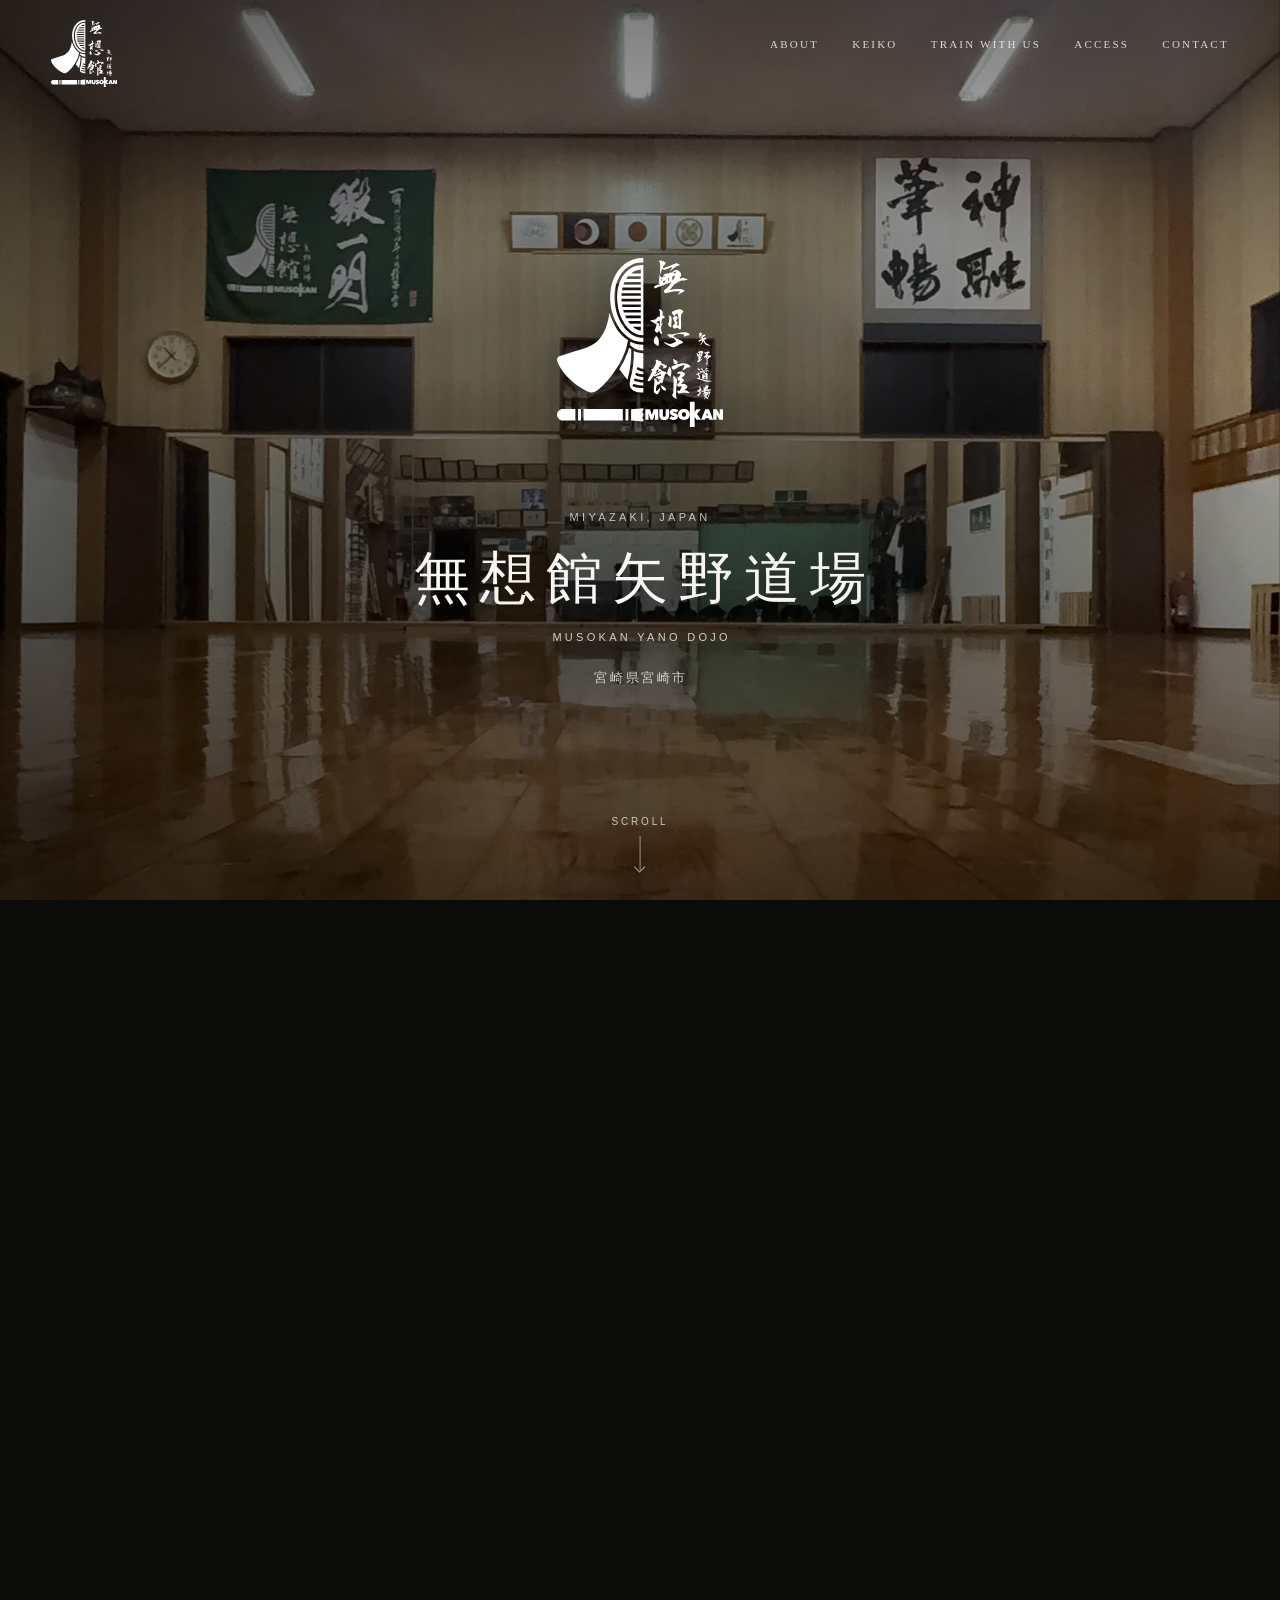
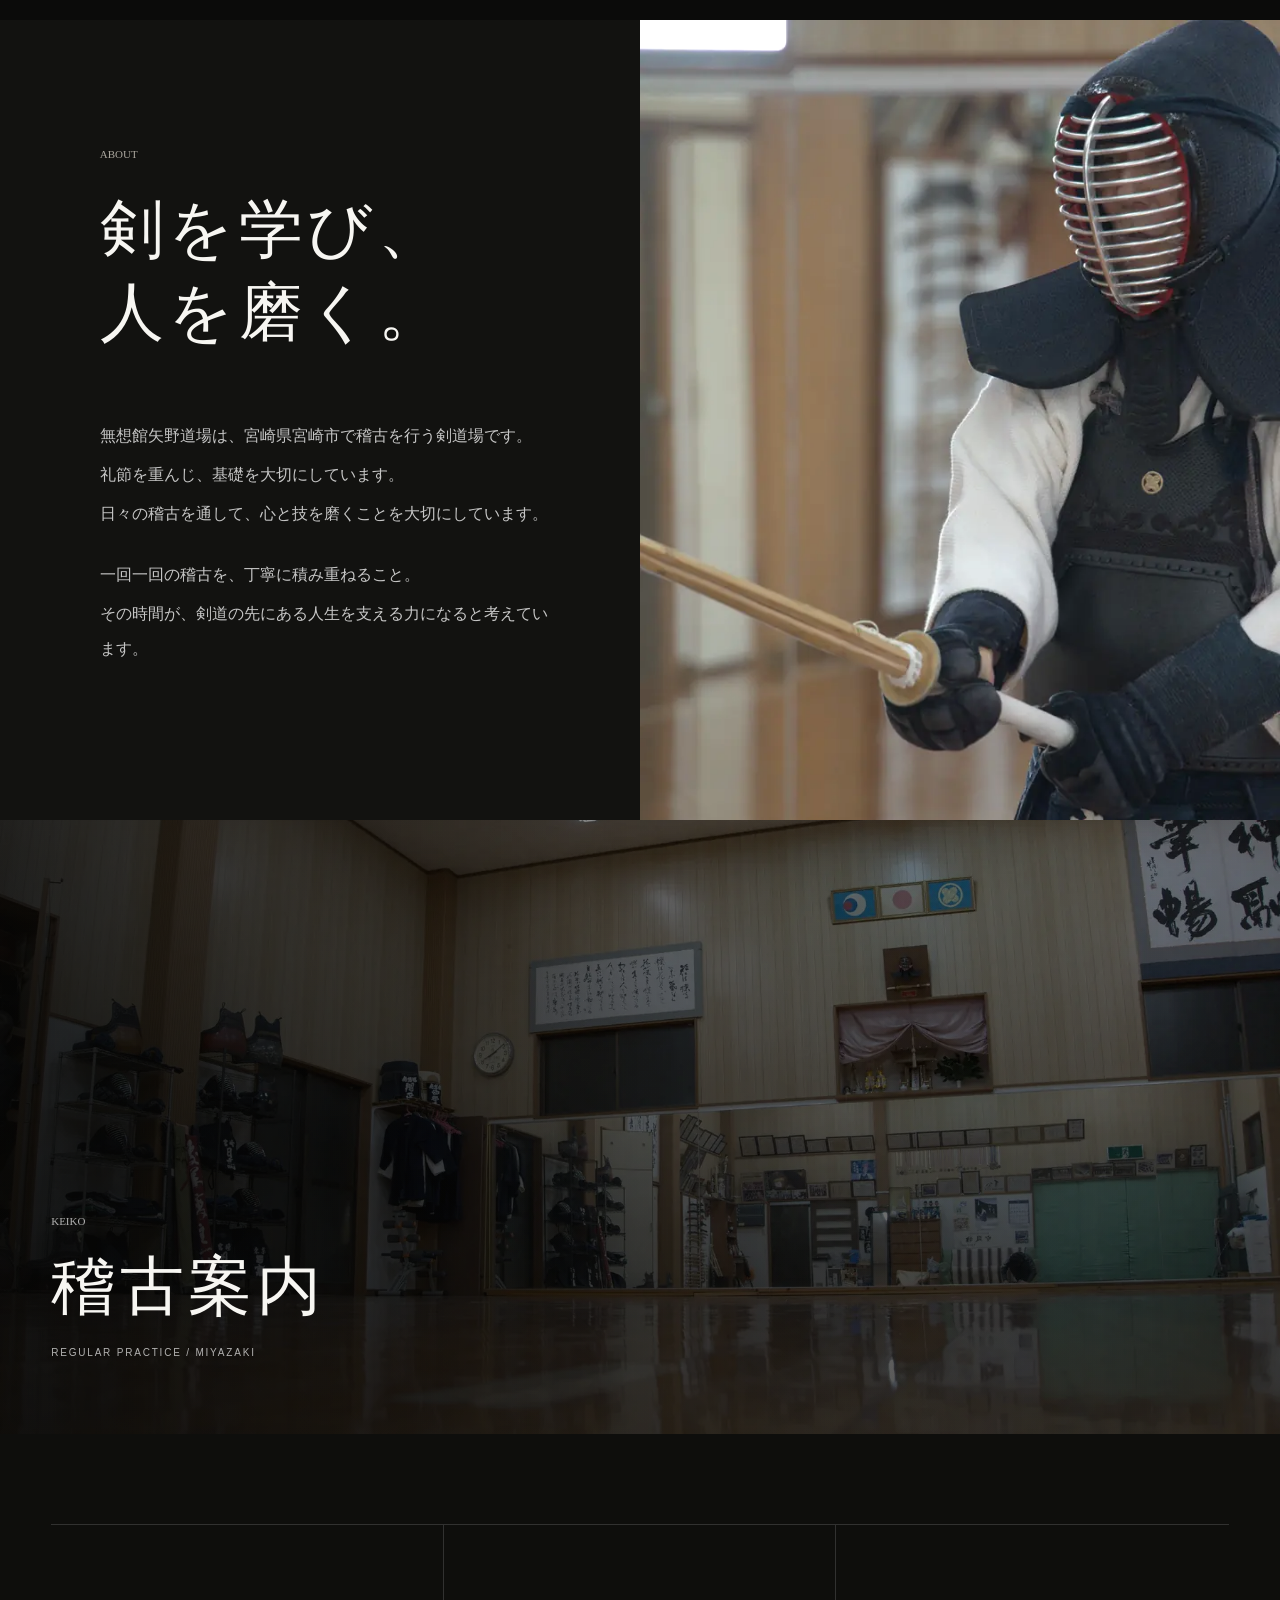
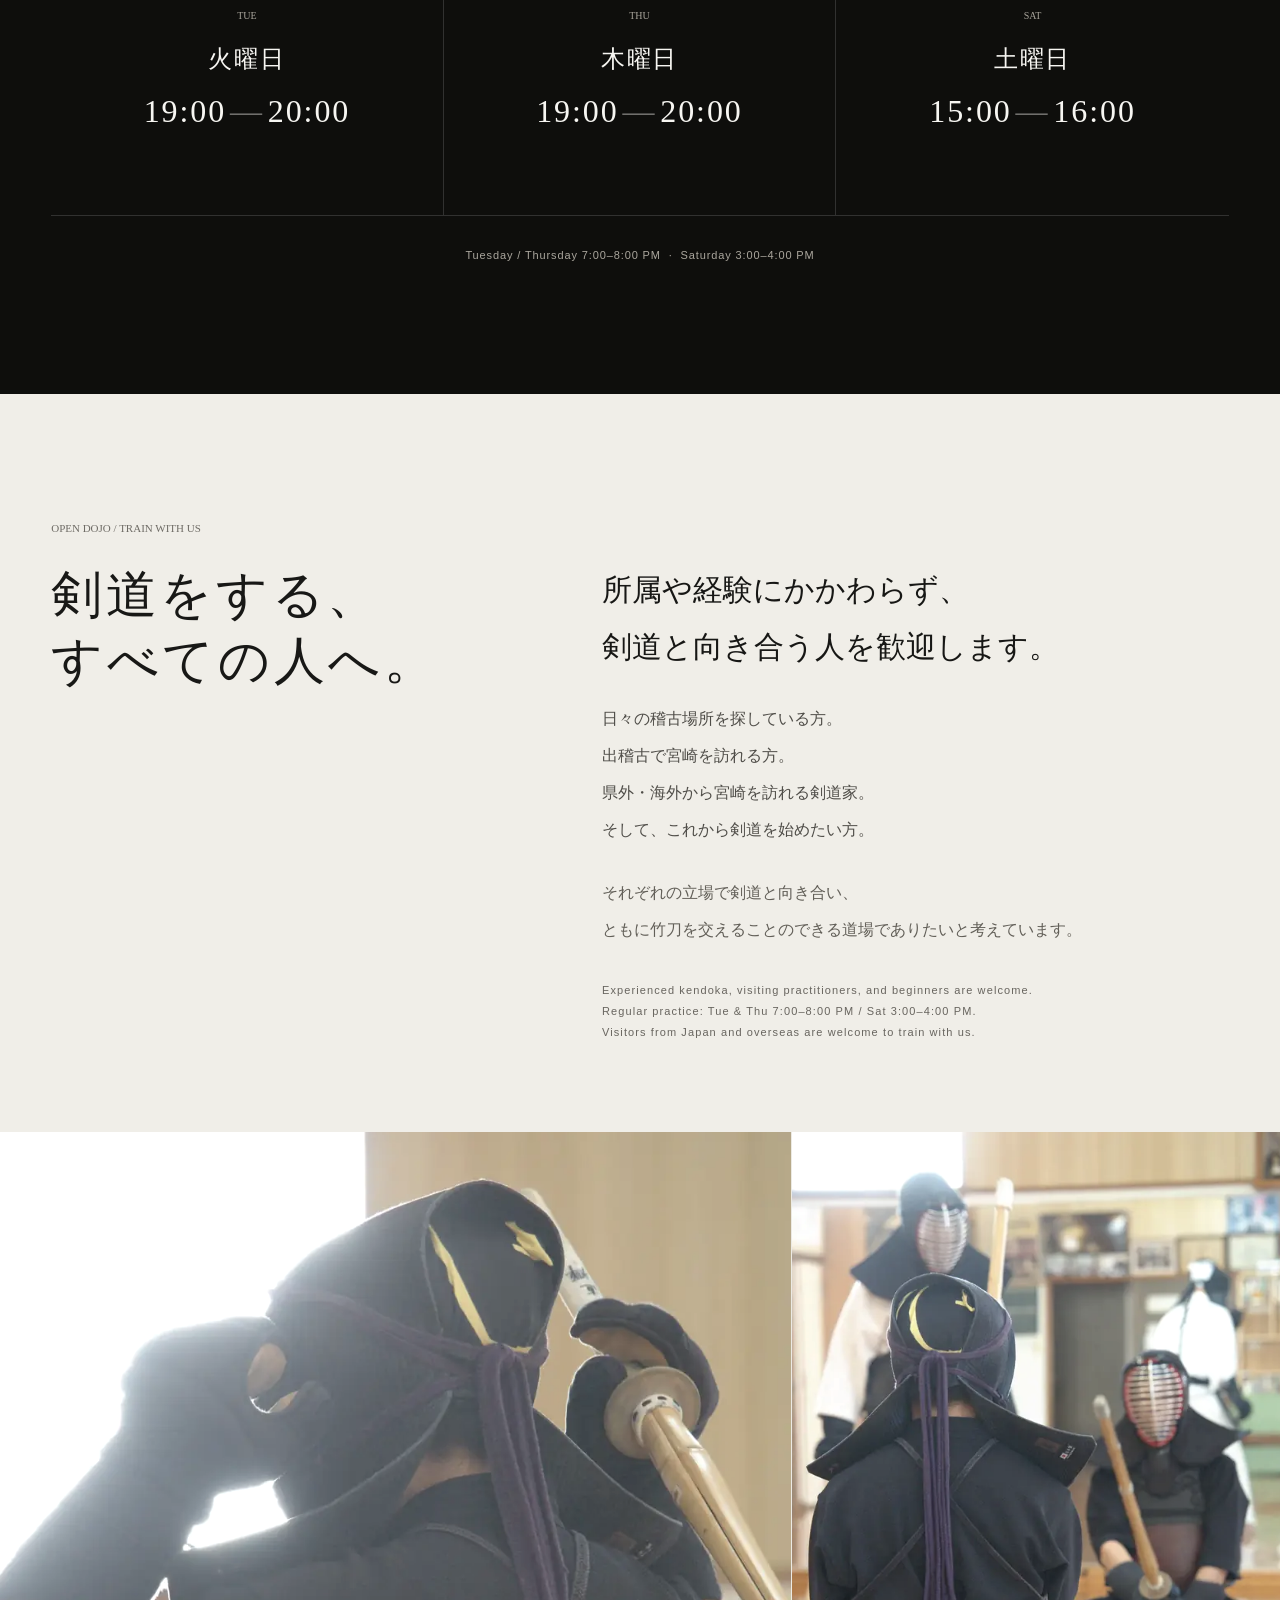
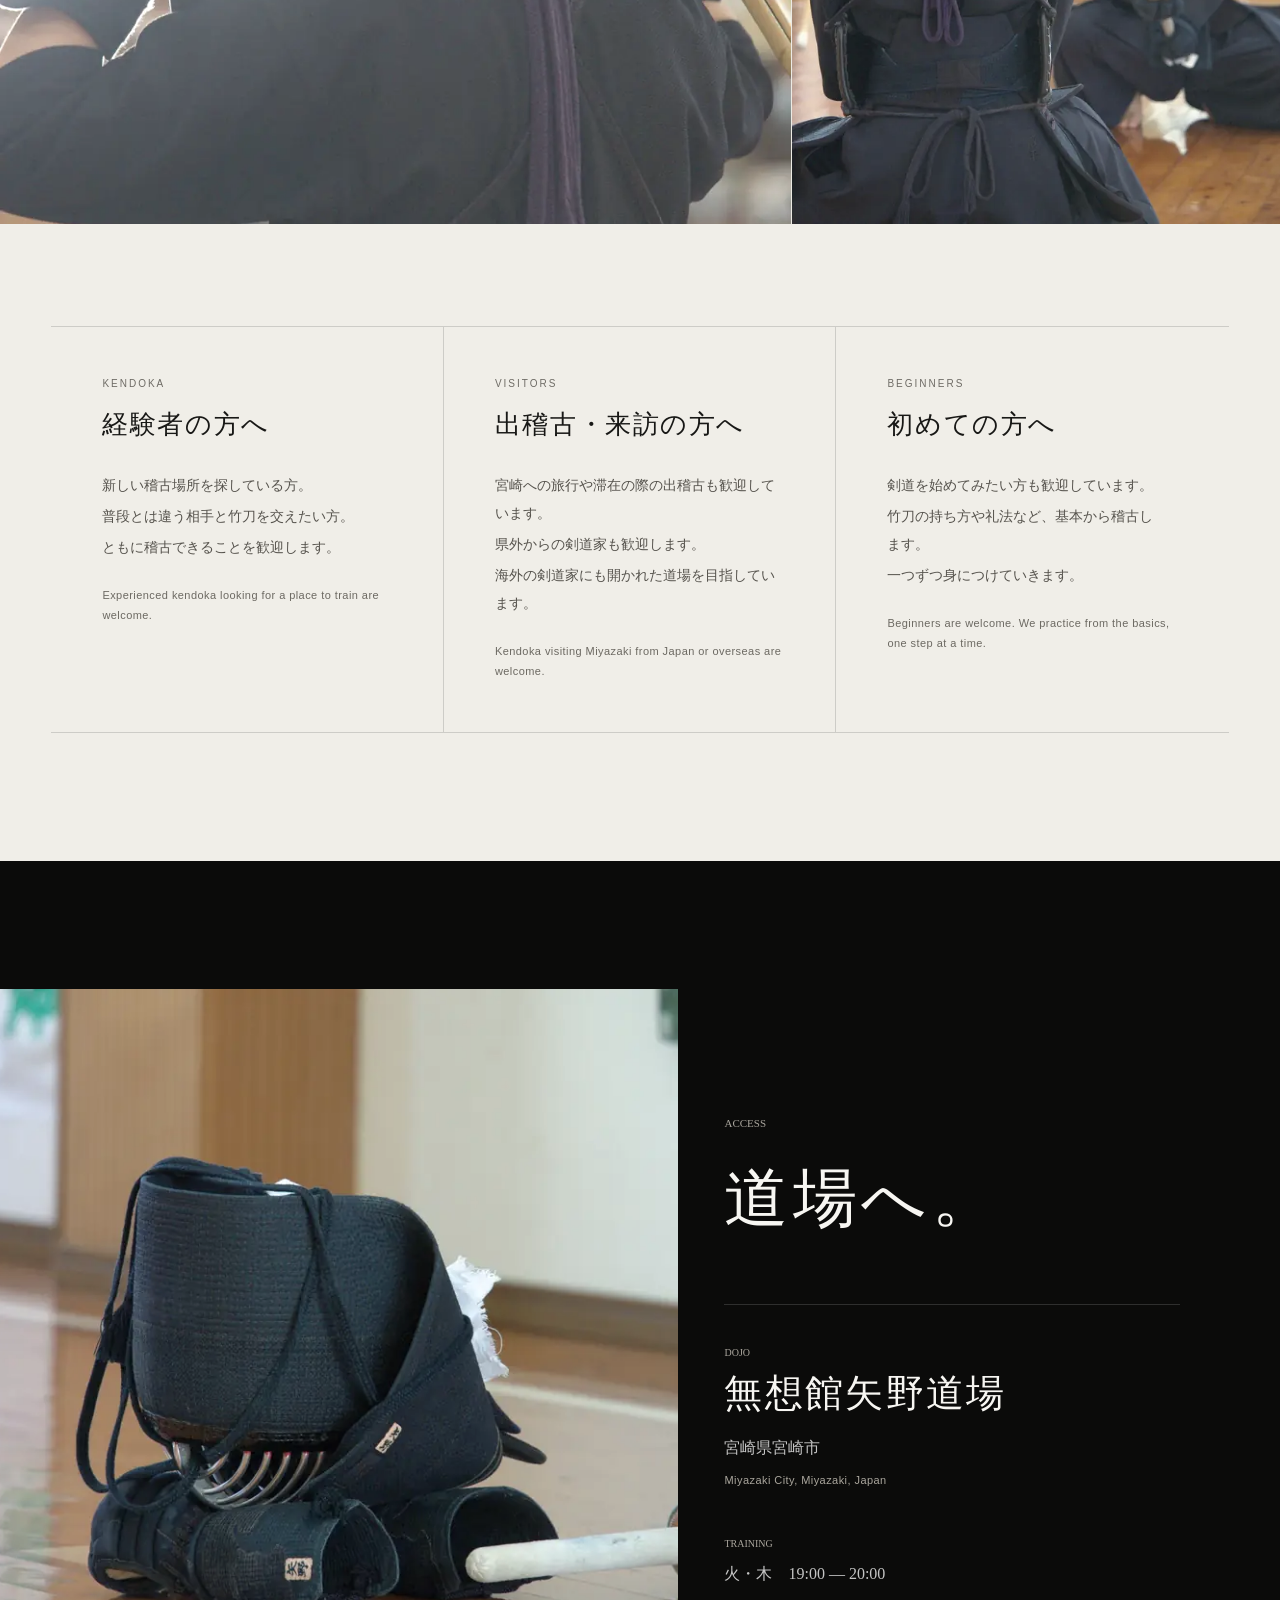
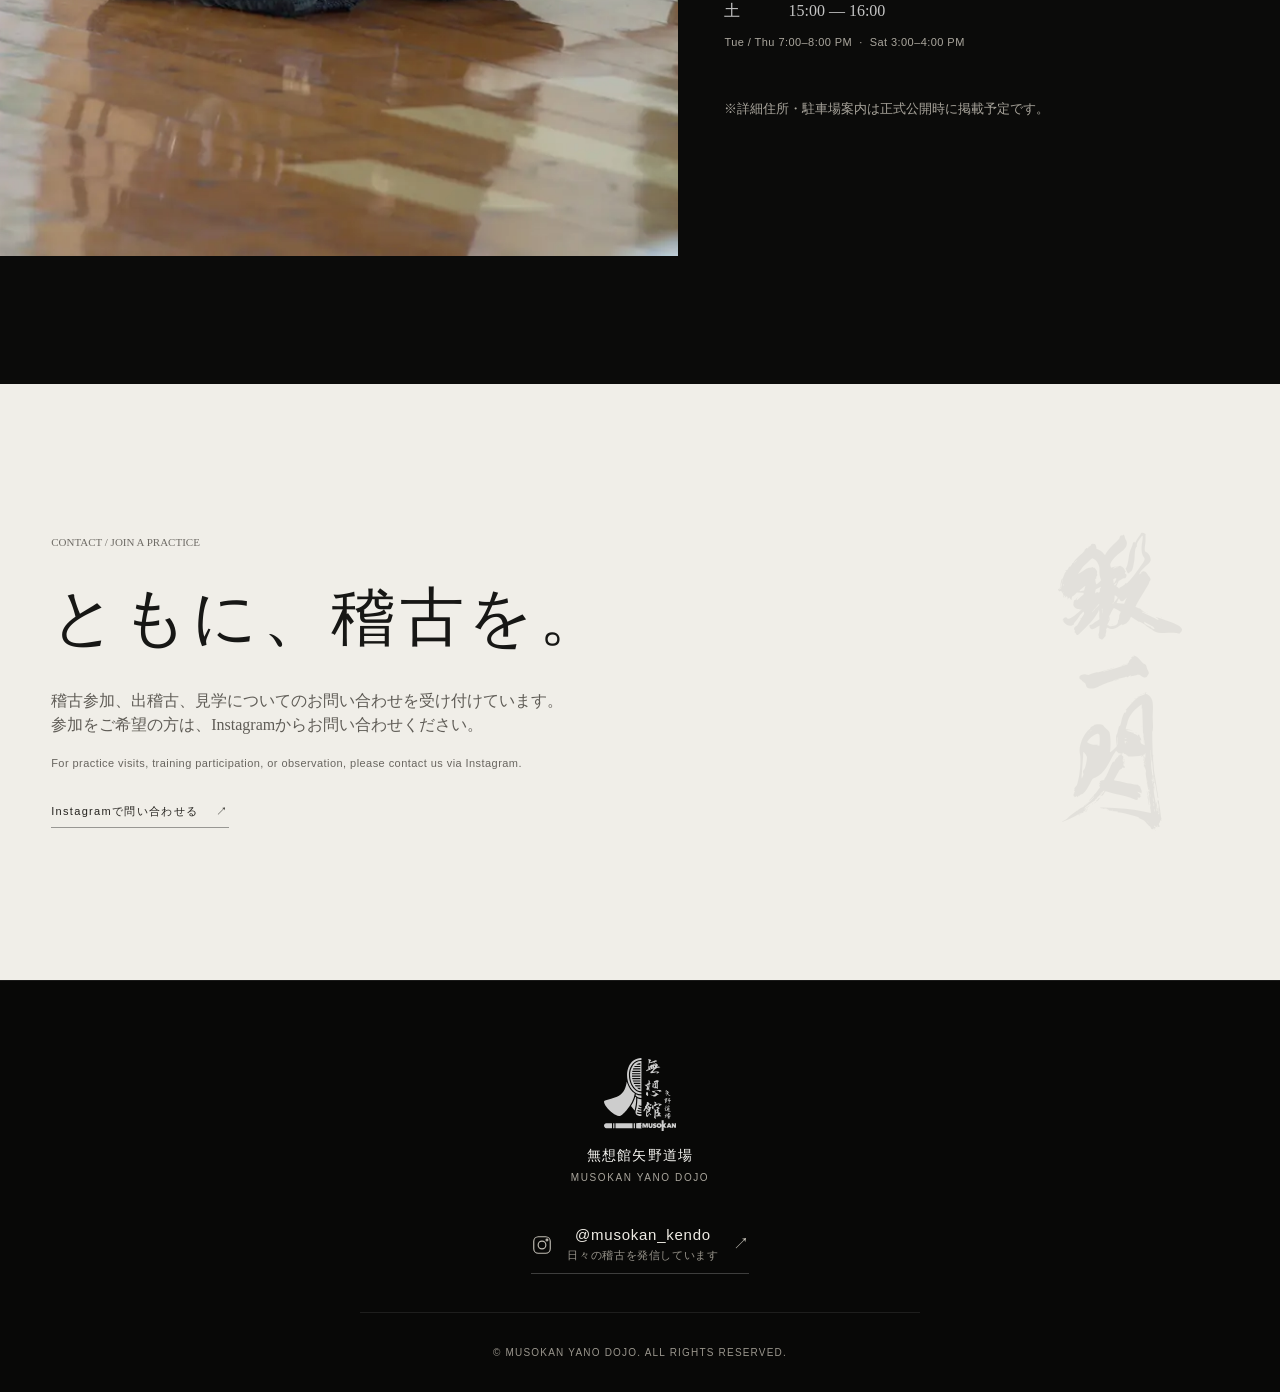
==== commit cabd5f45: "Add files via upload" ====
--- a/musokan/index.html
+++ b/musokan/index.html
@@ -39,7 +39,6 @@
       <a href="#about">ABOUT</a>
       <a href="#keiko">KEIKO</a>
       <a href="#train">TRAIN WITH US</a>
-      <a href="#instagram">INSTAGRAM</a>
       <a href="#access">ACCESS</a>
       <a href="#contact">CONTACT</a>
     </nav>
@@ -206,36 +205,6 @@
           <p class="card-en" lang="en">Beginners are welcome. We practice from the basics, one step at a time.</p>
         </article>
       </section>
-    </section>
-
-    <section class="instagram" id="instagram">
-      <div class="section-inner instagram-grid">
-        <div class="section-heading reveal">
-          <p class="section-kicker">INSTAGRAM</p>
-<h2>日々の、<br />稽古を。</h2>
-        </div>
-
-        <div class="instagram-panel reveal">
-          <div class="instagram-mark" aria-hidden="true">
-            <svg viewBox="0 0 24 24" role="img">
-              <rect x="3" y="3" width="18" height="18" rx="5"></rect>
-              <circle cx="12" cy="12" r="4.2"></circle>
-              <circle cx="17.4" cy="6.6" r="1"></circle>
-            </svg>
-          </div>
-          <div class="instagram-copy">
-            <p class="instagram-handle">@musokan_kendo</p>
-            <p class="sentence-block">
-              <span class="sentence-line">稽古の風景や大会での様子など、無想館の日々をInstagramで発信しています。</span>
-              <span class="sentence-line">普段の稽古や、道場に集う人たちの空気をご覧ください。</span>
-            </p>
-            <a class="instagram-link" href="https://www.instagram.com/musokan_kendo?igsh=MWphOTN3aXpubGx6dA%3D%3D&amp;utm_source=qr" target="_blank" rel="noopener noreferrer">
-              <span>Instagramを見る</span>
-              <span aria-hidden="true">↗</span>
-            </a>
-          </div>
-        </div>
-      </div>
     </section>
 
     <section class="access editorial-split editorial-split-reverse" id="access">
@@ -292,8 +261,21 @@
       </div>
     </div>
     <div class="footer-meta">
-      <a class="footer-instagram" href="https://www.instagram.com/musokan_kendo?igsh=MWphOTN3aXpubGx6dA%3D%3D&amp;utm_source=qr" target="_blank" rel="noopener noreferrer">Instagram ↗</a>
-      <p>© MUSOKAN YANO DOJO. ALL RIGHTS RESERVED.</p>
+      <a class="footer-instagram" href="https://www.instagram.com/musokan_kendo?igsh=MWphOTN3aXpubGx6dA%3D%3D&amp;utm_source=qr" target="_blank" rel="noopener noreferrer">
+        <span class="footer-ig-mark" aria-hidden="true">
+          <svg viewBox="0 0 24 24" role="img" focusable="false">
+            <rect x="3" y="3" width="18" height="18" rx="5"></rect>
+            <circle cx="12" cy="12" r="4.2"></circle>
+            <circle cx="17.4" cy="6.6" r="1"></circle>
+          </svg>
+        </span>
+        <span class="footer-ig-text">
+          <em lang="en">@musokan_kendo</em>
+          <small>日々の稽古を発信しています</small>
+        </span>
+        <span aria-hidden="true">↗</span>
+      </a>
+      <p lang="en">© MUSOKAN YANO DOJO. ALL RIGHTS RESERVED.</p>
     </div>
   </footer>
 
--- a/musokan/styles.css
+++ b/musokan/styles.css
@@ -9,6 +9,8 @@
   --line-light: rgba(10,10,9,.15);
   --max: 1280px;
   --pad: clamp(22px, 4vw, 68px);
+  --h2: clamp(42px, 5vw, 78px);
+  --h2-ls: .07em;
   --header-h: 112px;
   --header-h-scrolled: 82px;
   --section-y: clamp(96px, 10vw, 160px);
@@ -114,7 +116,7 @@
   font-weight: 500;
   letter-spacing: .07em;
 }
-.section-heading h2 { font-size: clamp(40px, 5vw, 78px); line-height: 1.35; }
+.section-heading h2 { font-size: var(--h2); line-height: 1.3; letter-spacing: var(--h2-ls); }
 
 
 .section-copy { max-width: 760px; padding-top: 46px; font-size: 16px; line-height: 2.2; color: rgba(255,255,255,.76); }
@@ -166,28 +168,6 @@
 .welcome-card .sentence-block { margin: 0; color: #56534d; font-size: 14px; line-height: 2; }
 .card-en { margin: 24px 0 0; font-family: var(--sans); font-size: 11px; line-height: 1.75; letter-spacing: .04em; color: #6c6962; }
 
-.instagram { padding: var(--section-y-compact) 0; background: #11110f; border-top: 1px solid rgba(255,255,255,.06); border-bottom: 1px solid rgba(255,255,255,.06); }
-.instagram-grid { display: grid; grid-template-columns: .85fr 1.15fr; gap: clamp(30px, 5vw, 70px); align-items: center; }
-.instagram-panel { min-height: 250px; border: 1px solid rgba(255,255,255,.13); display: grid; grid-template-columns: 104px 1fr; background: linear-gradient(135deg, rgba(255,255,255,.04), rgba(255,255,255,.01)); }
-.instagram-mark { display: grid; place-items: center; border-right: 1px solid rgba(255,255,255,.11); }
-.instagram-mark svg { width: 32px; fill: none; stroke: rgba(255,255,255,.82); stroke-width: 1.25; }
-.instagram-copy { display: flex; flex-direction: column; justify-content: center; padding: clamp(28px, 3.6vw, 44px); }
-.instagram-handle { margin: 0 0 18px; font-family: var(--sans); font-size: clamp(22px, 2.2vw, 32px); font-weight: 300; letter-spacing: .035em; overflow-wrap: break-word; }
-.instagram-copy .sentence-block { margin: 0; font-size: 14px; line-height: 1.95; color: rgba(255,255,255,.72); }
-.instagram-link {
-  width: fit-content;
-  margin-top: 26px;
-  padding: 0 0 9px;
-  display: inline-flex;
-  align-items: center;
-  gap: 22px;
-  border-bottom: 1px solid rgba(255,255,255,.48);
-  font-family: var(--sans);
-  font-size: 11px;
-  letter-spacing: .12em;
-  transition: opacity .25s ease;
-}
-.instagram-link:hover { opacity: .7; }
 
 .access { padding: var(--section-y) 0; background: #0b0b0a; }
 .access-panel { border-top: 1px solid var(--line-dark); padding-top: 42px; display: grid; gap: 40px; }
@@ -199,7 +179,7 @@
 
 .contact { position: relative; overflow: hidden; padding: var(--section-y) 0; background: var(--paper); color: #171715; }
 .contact-inner { position: relative; min-height: 340px; display: flex; flex-direction: column; justify-content: center; }
-.contact h2 { margin-bottom: 32px; font-size: clamp(54px, 7vw, 98px); }
+.contact h2 { margin-bottom: 32px; font-size: var(--h2); line-height: 1.3; letter-spacing: var(--h2-ls); }
 .contact p:not(.section-kicker) { color: #5f5c56; }
 .contact-copy { margin: 0; }
 .contact-en { margin: 18px 0 0; max-width: 680px; font-family: var(--sans); font-size: 11px; line-height: 1.8; letter-spacing: .04em; color: #68655f !important; }
@@ -236,22 +216,57 @@
 .contact-instagram:hover span { transform: translate(3px,-2px); }
 
 .site-footer {
-  min-height: 170px;
-  padding: 40px var(--pad);
-  display: flex;
-  align-items: center;
-  justify-content: space-between;
-  gap: 30px;
+  padding: clamp(56px, 6vw, 86px) var(--pad) 34px;
+  display: grid;
+  justify-items: center;
+  gap: clamp(30px, 3.4vw, 44px);
+  text-align: center;
   background: #080807;
   border-top: 1px solid rgba(255,255,255,.08);
 }
-.footer-brand { display: flex; align-items: center; gap: 20px; }
+.footer-brand { display: grid; justify-items: center; gap: 16px; }
 .footer-brand img { width: 72px; filter: brightness(0) invert(1); opacity: .8; }
 .footer-brand strong { display: block; font-size: 14px; font-weight: 400; letter-spacing: .08em; }
 .footer-brand span { display: block; margin-top: 7px; font-family: var(--sans); font-size: 10px; letter-spacing: .16em; color: #aaa69d; }
-.footer-meta { display: flex; flex-direction: column; align-items: flex-end; gap: 12px; }
-.footer-instagram { font-family: var(--sans); font-size: 10px; letter-spacing: .14em; color: #c2beb5; }
-.footer-meta p { margin: 0; font-family: var(--sans); font-size: 10px; letter-spacing: .12em; color: #9a968d; }
+.footer-meta { display: grid; justify-items: center; gap: clamp(26px, 3vw, 38px); width: min(560px, 100%); }
+/* フッターの Instagram（旧INSTAGRAMセクションの受け皿） */
+.footer-instagram {
+  display: inline-flex;
+  align-items: center;
+  gap: 14px;
+  padding-bottom: 10px;
+  border-bottom: 1px solid rgba(255,255,255,.22);
+  font-family: var(--sans);
+  color: #c2beb5;
+  transition: color .25s ease, border-color .25s ease;
+}
+.footer-instagram:hover { color: #fff; border-bottom-color: rgba(255,255,255,.55); }
+.footer-ig-mark { display: grid; place-items: center; flex: none; }
+.footer-ig-mark svg { width: 22px; height: 22px; fill: none; stroke: currentColor; stroke-width: 1.25; }
+.footer-ig-text { display: grid; gap: 5px; }
+.footer-ig-text em {
+  font-style: normal;
+  font-size: 15px;
+  font-weight: 300;
+  letter-spacing: .05em;
+  color: #efece5;
+}
+.footer-ig-text small {
+  font-family: var(--serif);
+  font-size: 11px;
+  letter-spacing: .06em;
+  color: #9a968d;
+}
+.footer-meta p {
+  margin: 0;
+  width: 100%;
+  padding-top: clamp(24px, 3vw, 34px);
+  border-top: 1px solid rgba(255,255,255,.09);
+  font-family: var(--sans);
+  font-size: 10px;
+  letter-spacing: .12em;
+  color: #9a968d;
+}
 
 .reveal { opacity: 0; transform: translateY(22px); transition: opacity .9s ease, transform .9s cubic-bezier(.2,.7,.2,1); }
 .reveal.is-visible { opacity: 1; transform: translateY(0); }
@@ -264,7 +279,7 @@
 }
 
 @media (max-width: 900px) {
-  :root { --header-h: 82px; --header-h-scrolled: 72px; }
+  :root { --h2: clamp(36px, 6.4vw, 56px); --header-h: 82px; --header-h-scrolled: 72px; }
   .site-header { align-items: flex-start; padding-top: 16px; }
   .brand { height: 46px; }
   .site-header.is-scrolled .brand { height: 40px; }
@@ -301,7 +316,6 @@
   .global-nav.is-open { opacity: 1; visibility: visible; pointer-events: auto; }
 
 
-  .instagram-grid { grid-template-columns: 1fr; gap: 38px; }
   .section-copy { padding-top: 0; max-width: 100%; }
   .schedule-grid { grid-template-columns: 1fr; }
   .schedule-card { min-height: 190px; border-right: 0; border-bottom: 1px solid var(--line-dark); }
@@ -309,14 +323,13 @@
   .welcome-grid { grid-template-columns: 1fr; }
   .welcome-card { min-height: 0; border-right: 0; border-bottom: 1px solid var(--line-light); }
   .welcome-card:last-child { border-bottom: 0; }
-  .instagram-panel { min-height: 240px; }
-  .site-footer { flex-direction: column; align-items: flex-start; }
-  .footer-meta { align-items: flex-start; }
 }
 
 @media (max-width: 620px) {
   :root {
     --pad: 20px;
+    --h2: clamp(30px, 9.6vw, 42px);
+    --h2-ls: .04em;
     --header-h: 76px;
     --header-h-scrolled: 68px;
     --section-y: 78px;
@@ -328,10 +341,7 @@
   .menu-button { width: 40px; height: 40px; }
 
 
-
   .section-kicker { margin-bottom: 20px; font-size: 10px; }
-  .section-heading h2 { font-size: clamp(36px, 11vw, 43px); line-height: 1.3; }
-  .instagram-grid { gap: 30px; }
   .section-copy { font-size: 15px; line-height: 2.05; }
   .section-copy p { margin-bottom: 24px; }
   .sentence-line + .sentence-line { margin-top: .38em; }
@@ -354,23 +364,14 @@
   .welcome-card .sentence-block { font-size: 14px; line-height: 2; }
   .card-en { margin-top: 20px; font-size: 10px; }
 
-  .instagram-panel { min-height: 0; grid-template-columns: 1fr; }
-  .instagram-mark { height: 70px; border-right: 0; border-bottom: 1px solid rgba(255,255,255,.1); place-items: center start; padding: 0 22px; }
-  .instagram-mark svg { width: 26px; }
-  .instagram-copy { padding: 22px 22px 24px; }
-  .instagram-handle { margin-bottom: 16px; font-size: 22px; }
-  .instagram-copy .sentence-block { font-size: 13px; line-height: 1.9; }
-  .instagram-link { margin-top: 20px; }
-
   .access-panel { padding-top: 30px; gap: 30px; }
   .access-panel h3 { font-size: 28px; }
   .access-panel p { line-height: 1.75; }
 
   .contact-inner { min-height: 250px; }
-  .contact h2 { font-size: clamp(46px, 14vw, 62px); line-height: 1.25; }
   .motto-lockup { right: -18%; height: 64%; }
 
-  .site-footer { min-height: 150px; padding: 34px var(--pad); gap: 22px; }
+  .site-footer { padding: 52px var(--pad) 28px; gap: 26px; }
   .footer-brand img { width: 60px; }
   .footer-brand { gap: 16px; }
 }
@@ -402,7 +403,8 @@
 
 .editorial-copy-inner {
   width: min(640px, 100%);
-  padding: var(--section-y) clamp(42px, 6vw, 96px);
+  padding: var(--section-y) clamp(34px, 3.6vw, 64px)
+           var(--section-y) clamp(44px, 7.8vw, 150px);
 }
 
 .editorial-copy-dark { color: var(--text-light); }
@@ -411,10 +413,10 @@
 
 .editorial-copy h2 {
   margin: 0;
-  font-size: clamp(44px, 5vw, 78px);
-  line-height: 1.34;
+  font-size: var(--h2);
+  line-height: 1.3;
   font-weight: 500;
-  letter-spacing: .07em;
+  letter-spacing: var(--h2-ls);
 }
 
 .editorial-body {
@@ -484,10 +486,10 @@
 
 .keiko-visual-copy h2 {
   margin: 0;
-  font-size: clamp(48px, 6vw, 86px);
-  line-height: 1.12;
+  font-size: var(--h2);
+  line-height: 1.3;
   font-weight: 500;
-  letter-spacing: .07em;
+  letter-spacing: var(--h2-ls);
 }
 
 .keiko-visual-copy > p:last-child {
@@ -541,6 +543,12 @@
 
 .access-visual img { object-position: center 50%; }
 
+/* 写真と文章が左右逆のセクションは、広い余白も逆側へ */
+.editorial-split-reverse .editorial-copy-inner {
+  padding-left: clamp(34px, 3.6vw, 64px);
+  padding-right: clamp(44px, 7.8vw, 150px);
+}
+
 .access-copy-side .editorial-copy-inner {
   width: min(620px, 100%);
 }
@@ -576,6 +584,12 @@
     min-height: 0;
   }
 
+  .editorial-copy-inner,
+  .editorial-split-reverse .editorial-copy-inner {
+    width: min(780px, 100%);
+    padding: var(--section-y) var(--pad);
+  }
+
   .editorial-copy-inner {
     width: 100%;
     padding: 78px var(--pad);
@@ -607,10 +621,6 @@
     padding: 70px var(--pad);
   }
 
-  .editorial-copy h2 {
-    font-size: clamp(36px, 11vw, 44px);
-  }
-
   .editorial-body {
     padding-top: 34px;
   }
@@ -622,10 +632,6 @@
   .keiko-visual-copy {
     left: var(--pad);
     bottom: 34px;
-  }
-
-  .keiko-visual-copy h2 {
-    font-size: 48px;
   }
 
   .practice-visuals {
@@ -720,18 +726,20 @@
   transform: translateY(calc(var(--p) * -46px));
 }
 /* 明るい床の上でも沈まないよう、名乗りの背後だけ静かに落とす */
+.opening-frame-name { padding-top: clamp(24px, 5vh, 68px); }
+
 .opening-frame-name::before {
   content: "";
   position: absolute;
   z-index: -1;
   inset: 0;
-  background: radial-gradient(54% 42% at 50% 47%,
+  background: radial-gradient(56% 44% at 50% 52%,
     rgba(6,6,5,.60) 0%, rgba(6,6,5,.40) 44%, rgba(6,6,5,.12) 72%, rgba(6,6,5,0) 100%);
 }
 
 .opening-mark {
   width: clamp(132px, 13vw, 208px);
-  margin-bottom: clamp(30px, 3.4vw, 48px);
+  margin-bottom: clamp(58px, 6.6vw, 108px);
   filter: brightness(0) invert(1) drop-shadow(0 3px 20px rgba(0,0,0,.55));
   opacity: 1;
 }
@@ -842,7 +850,8 @@
     transform-origin: 23% 31%;             /* 縦構図での幟の位置 */
     transform: scale(calc(1 + (.28 * var(--p))));
   }
-  .opening-mark { width: 112px; margin-bottom: 24px; }
+  .opening-mark { width: 112px; margin-bottom: 46px; }
+  .opening-frame-name { padding-top: 30px; }
   .opening-frame-name .eyebrow { font-size: 10px; letter-spacing: .26em; margin-bottom: 18px; }
   .opening-frame-name h1 { font-size: clamp(27px, 8vw, 34px); letter-spacing: .14em; text-indent: .14em; }
   .opening-frame-name .roman { margin-top: 14px; font-size: 9px; letter-spacing: .24em; text-indent: .24em; }
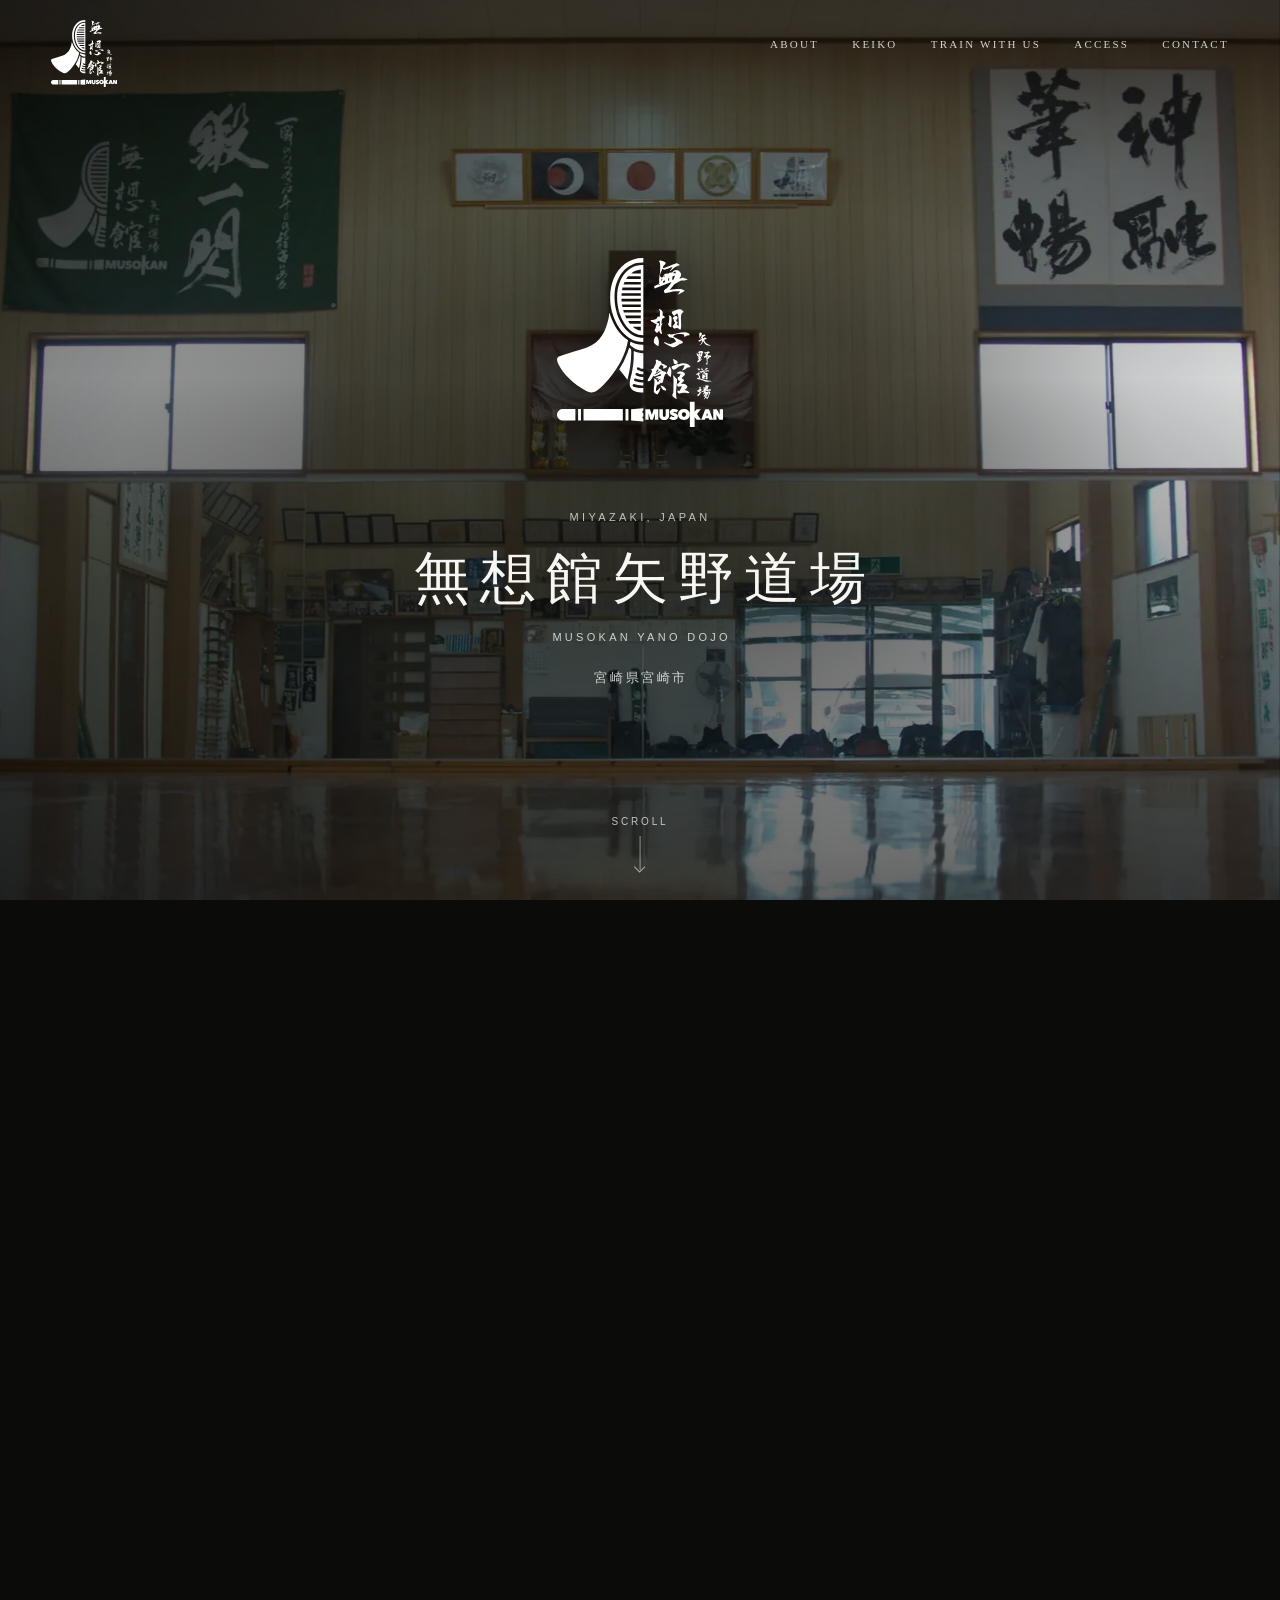
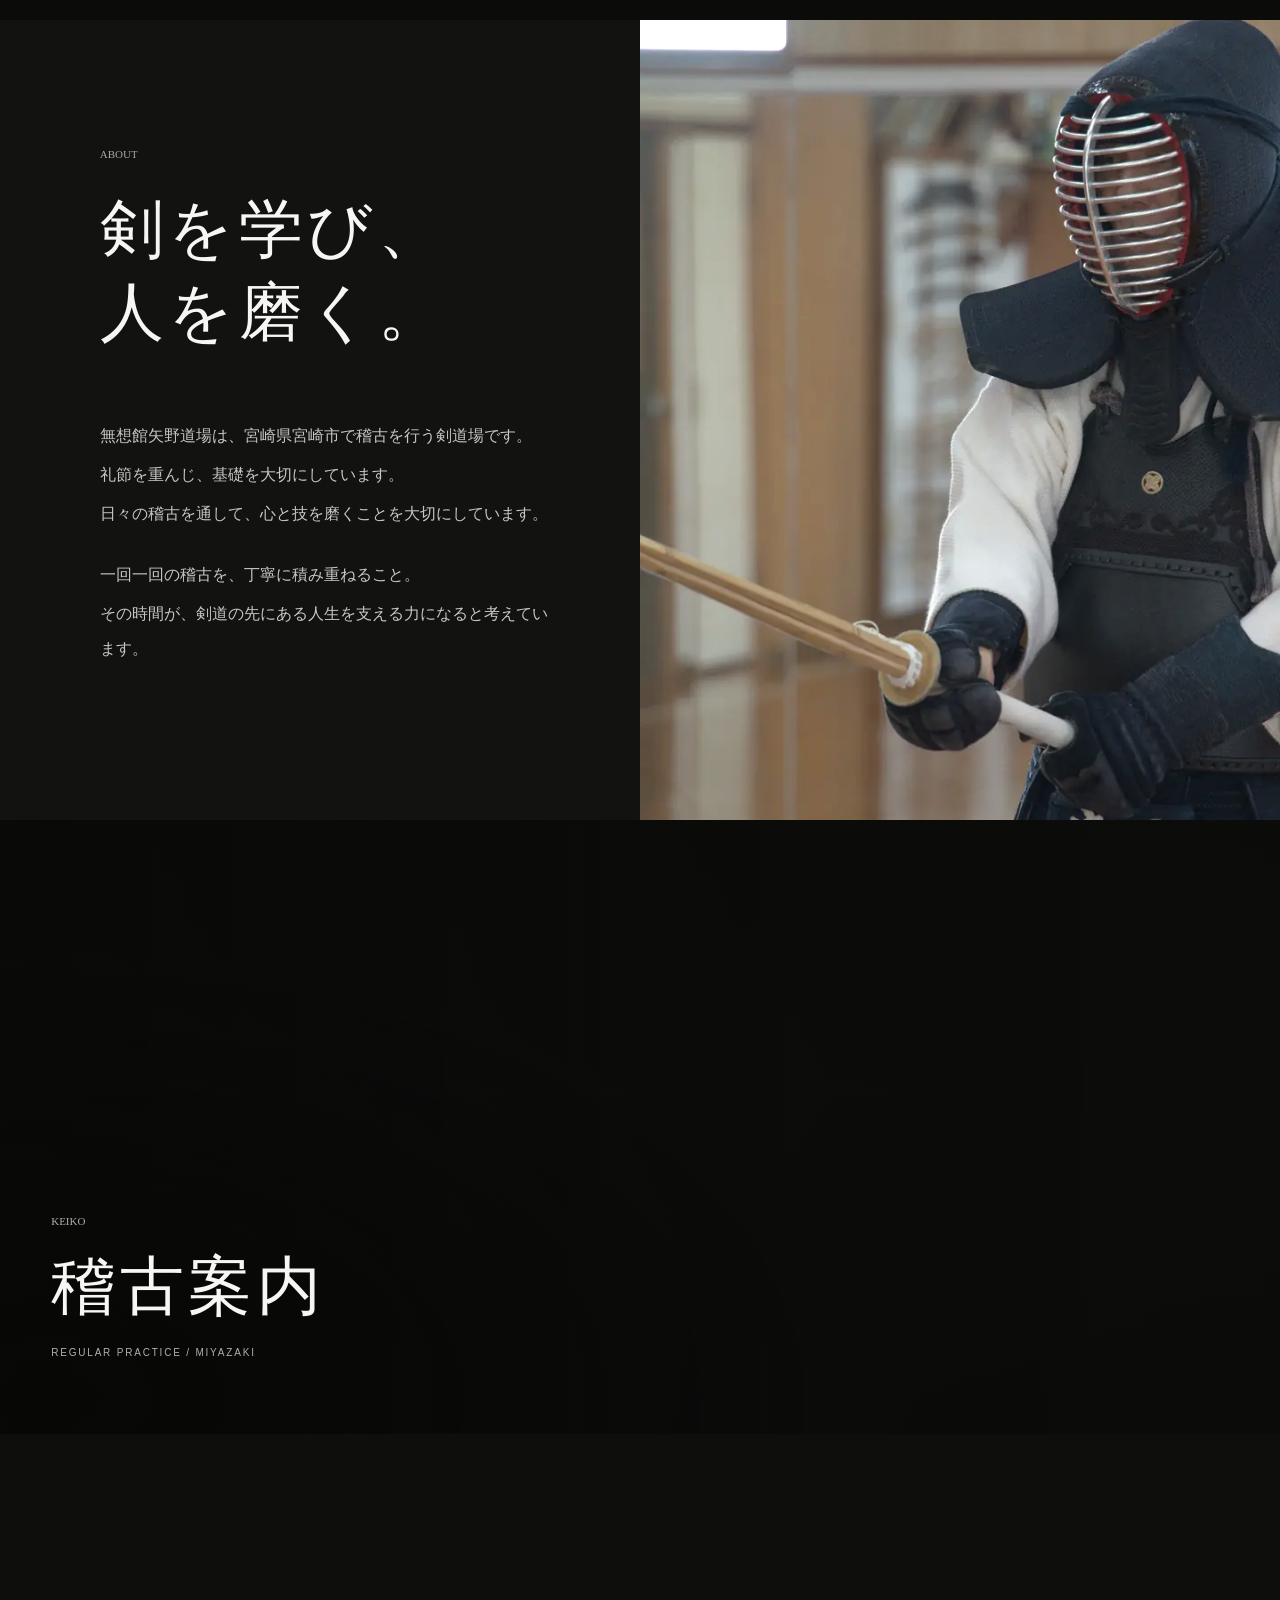
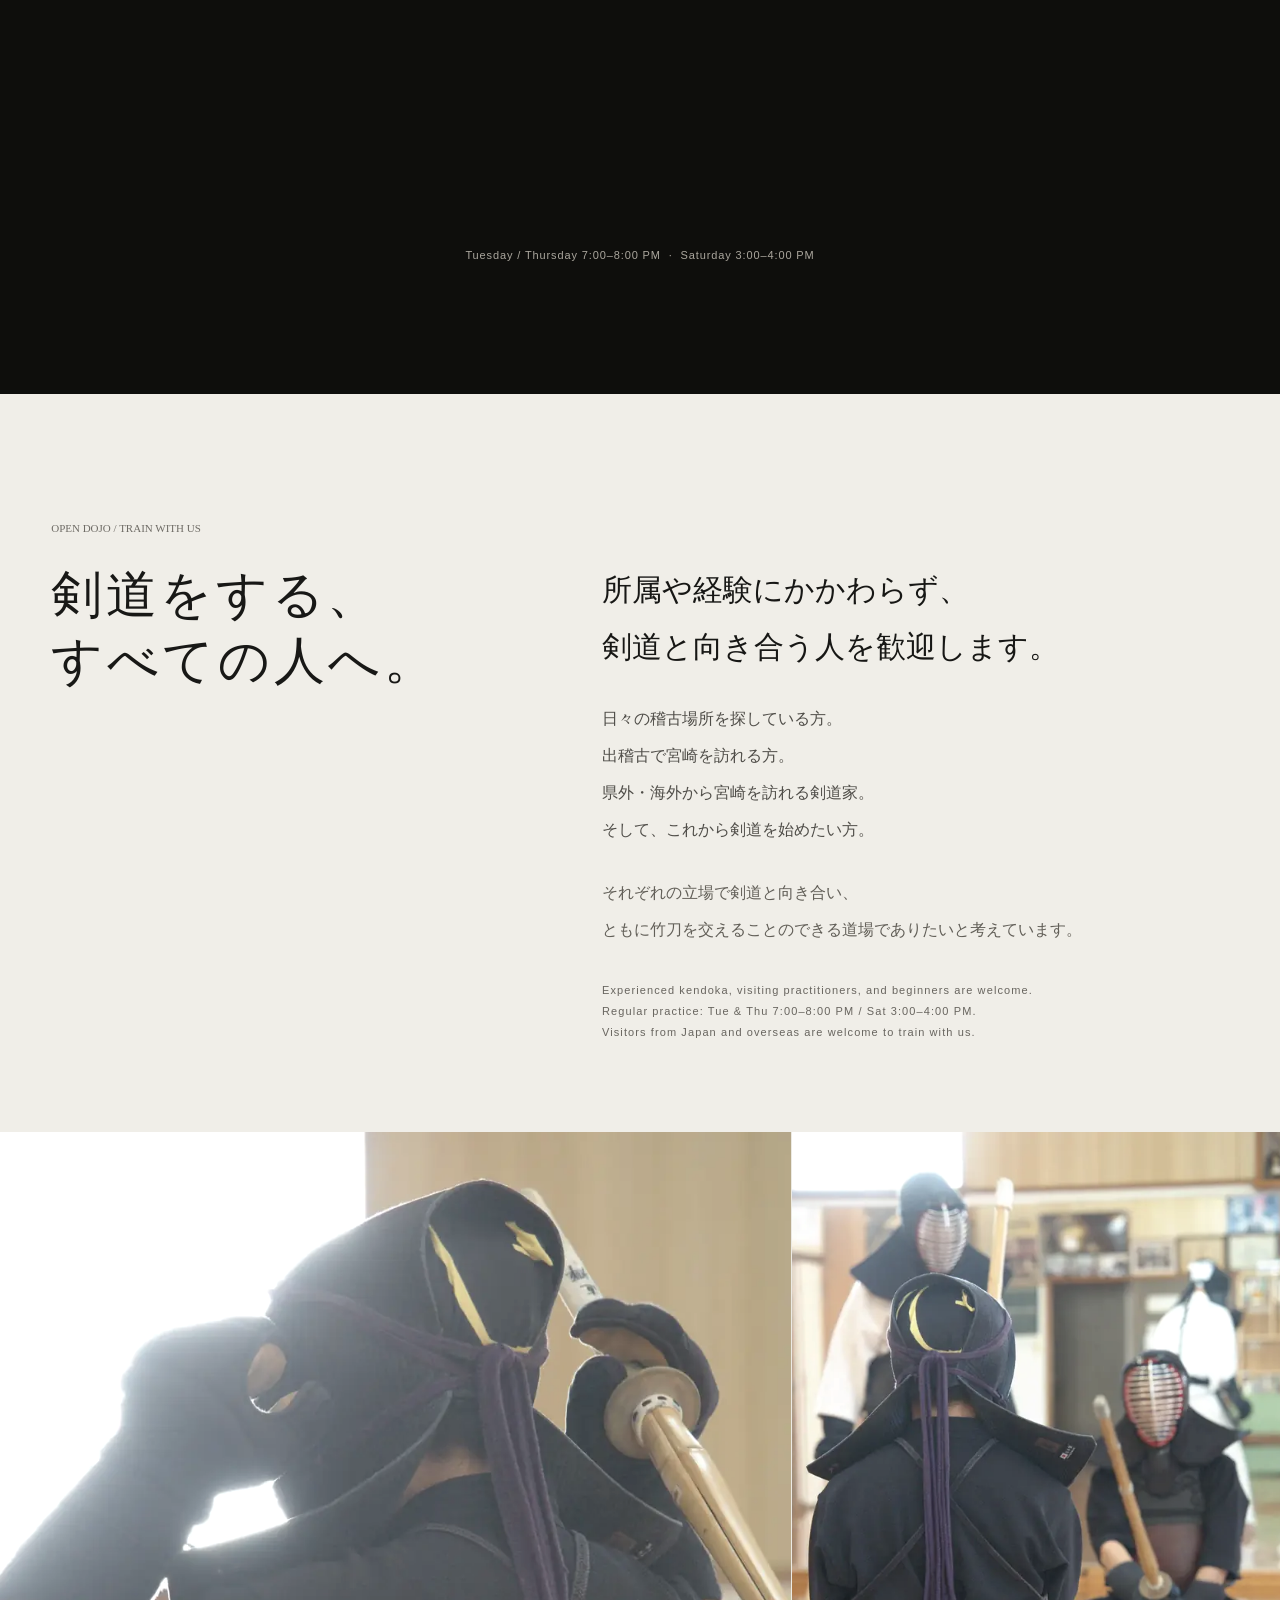
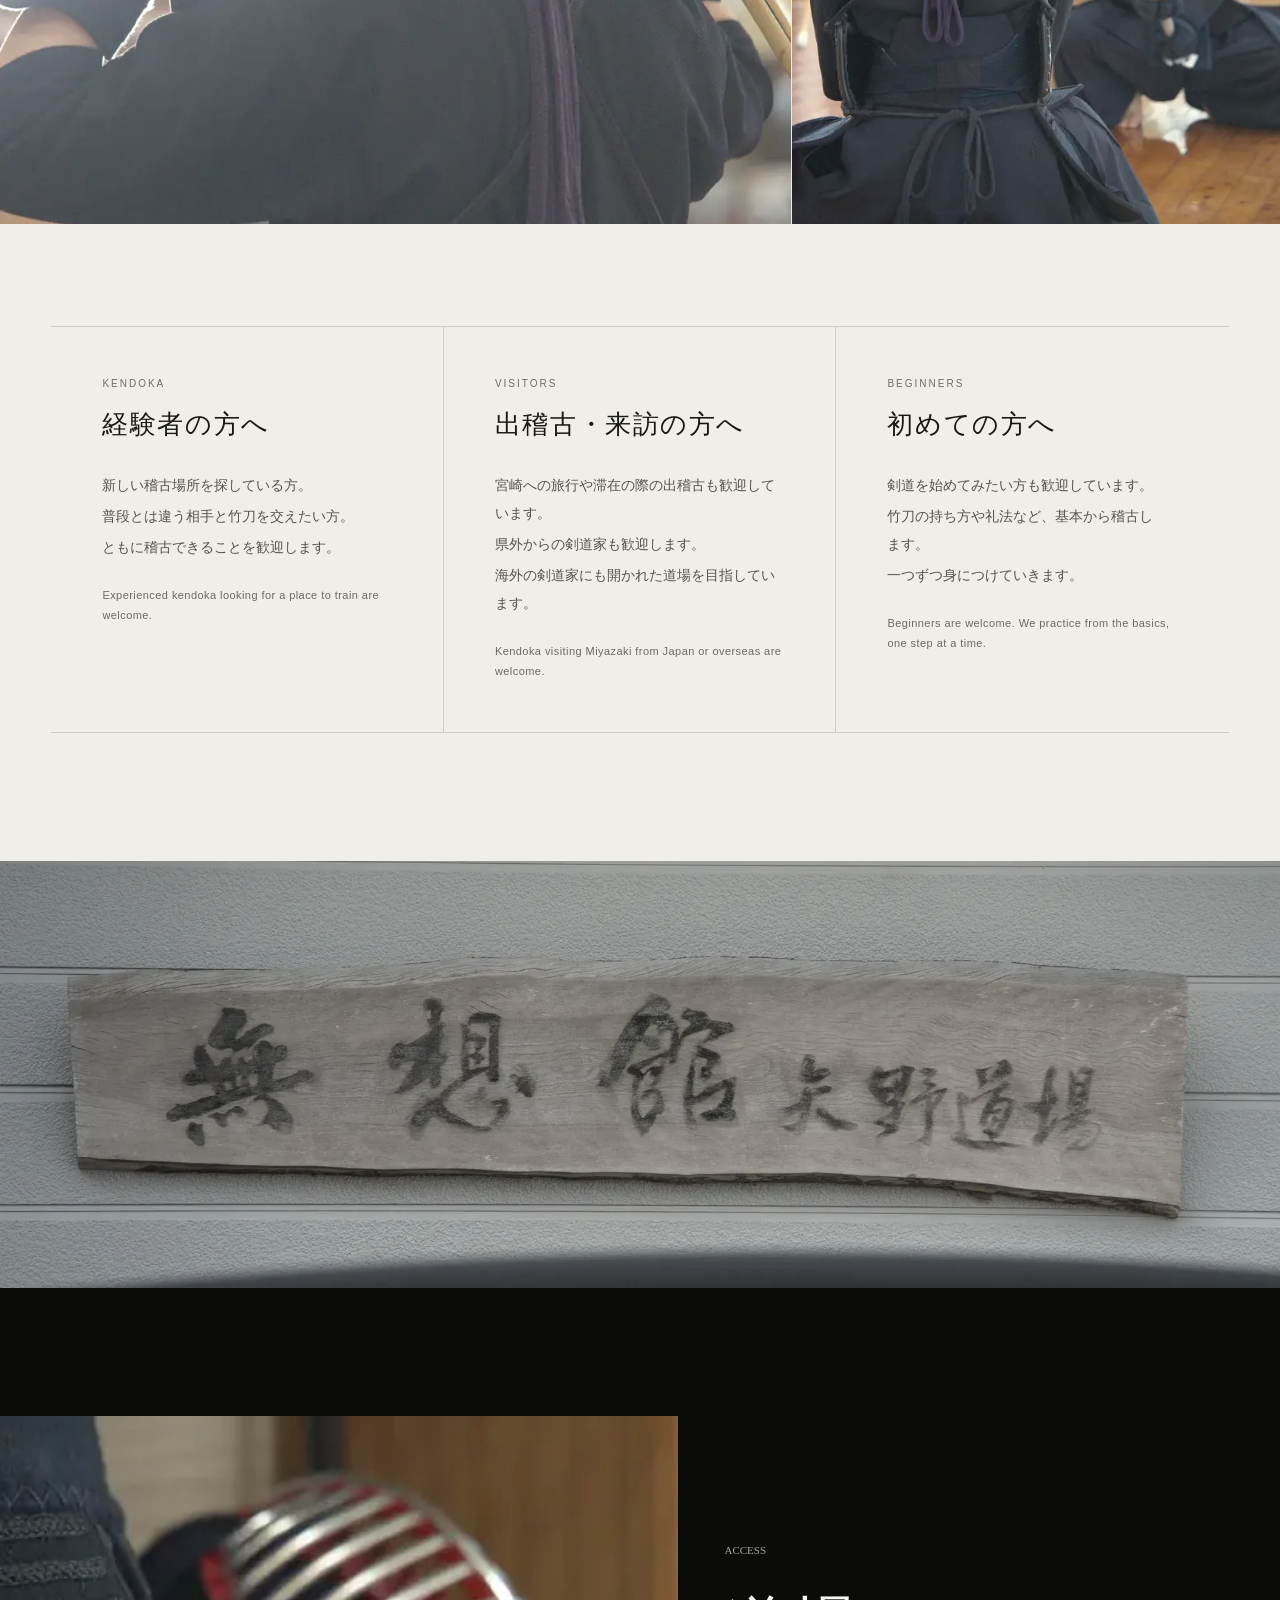
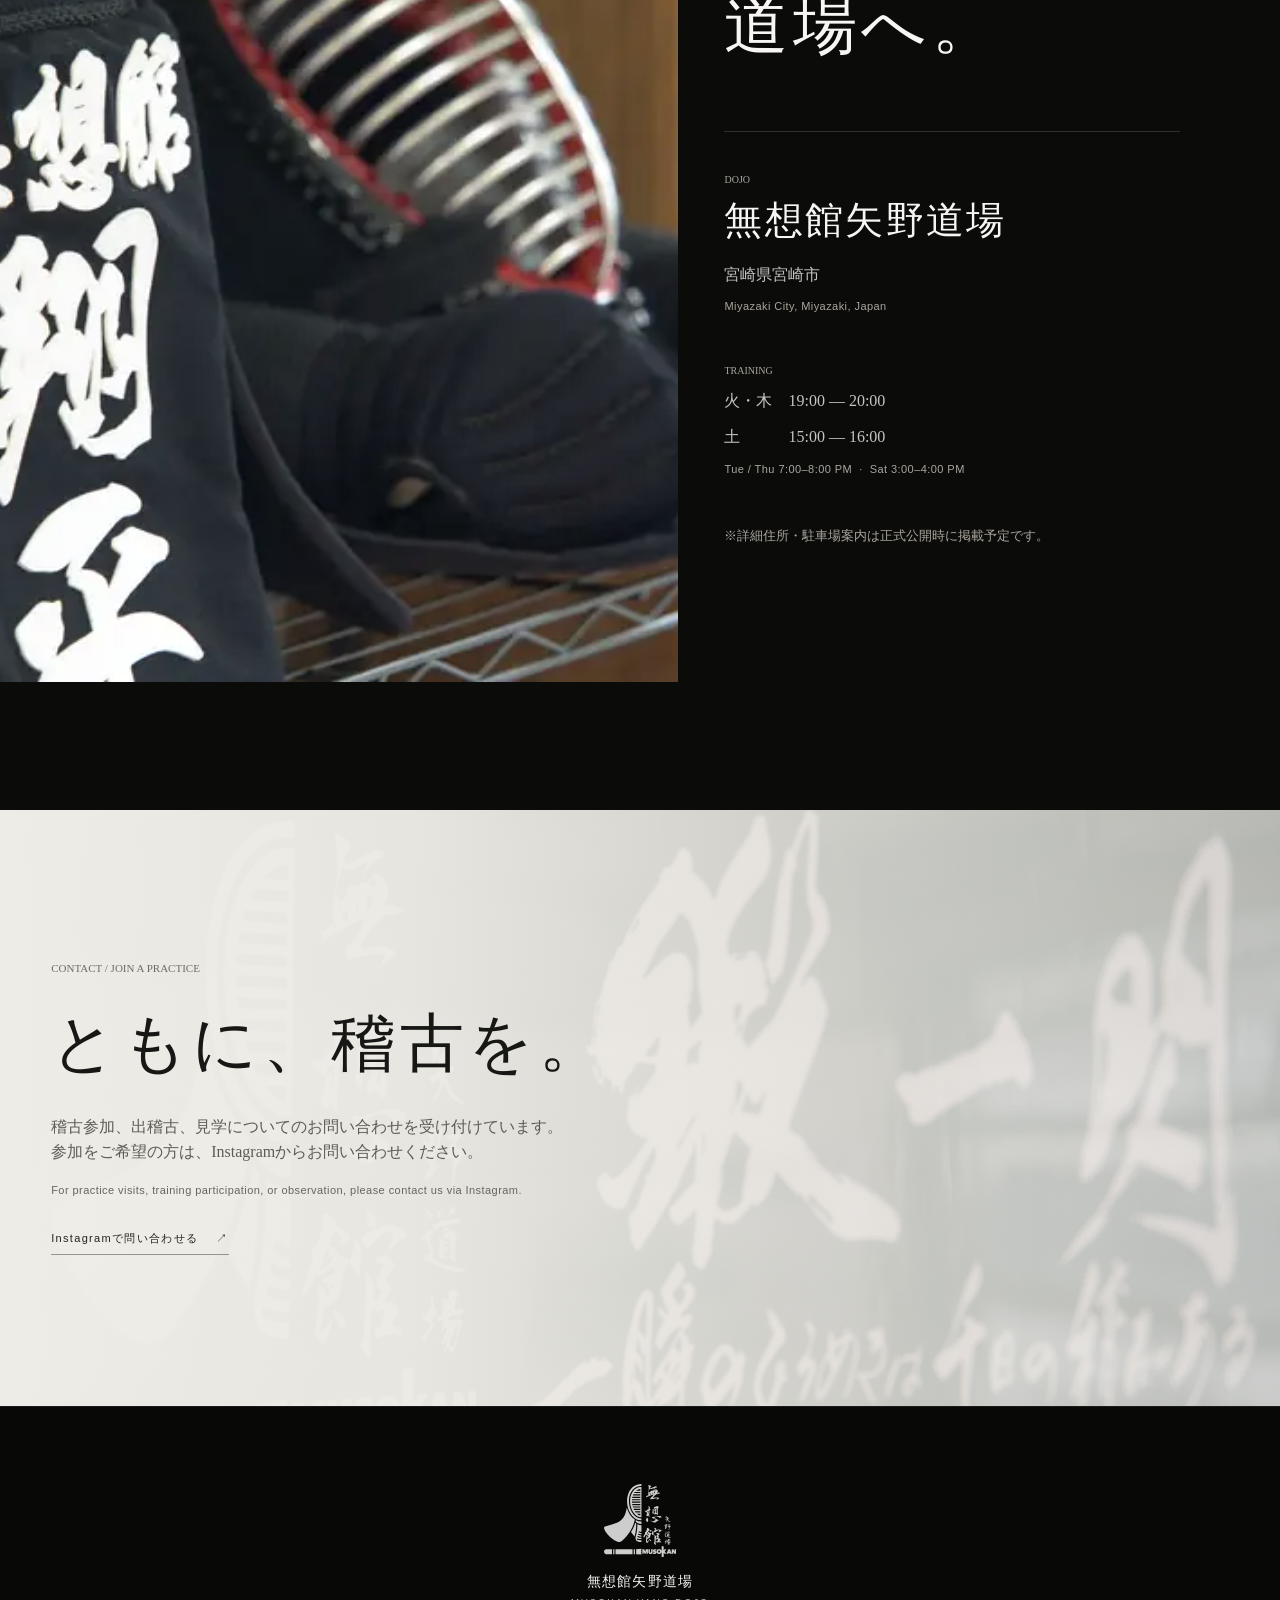
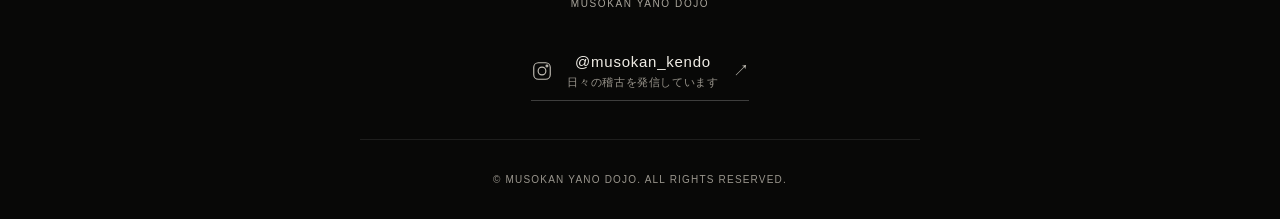
==== commit 43568567: "Add files via upload" ====
--- a/musokan/index.html
+++ b/musokan/index.html
@@ -207,10 +207,17 @@
       </section>
     </section>
 
+    <figure class="photo-band reveal">
+      <img src="assets/photo-sign-1200.webp"
+           srcset="assets/photo-sign-900.webp 900w, assets/photo-sign-1200.webp 1200w, assets/photo-sign-1800.webp 1800w"
+           sizes="100vw" width="1800" height="901"
+           alt="「無想館矢野道場」と記された木の看板" loading="lazy" decoding="async" />
+    </figure>
+
     <section class="access editorial-split editorial-split-reverse" id="access">
       <figure class="editorial-visual access-visual reveal">
         <img src="assets/photo-bogu-1440.webp" srcset="assets/photo-bogu-720.webp 720w, assets/photo-bogu-960.webp 960w, assets/photo-bogu-1440.webp 1440w" sizes="(max-width: 900px) 100vw, 50vw"
-             width="1440" height="1801" alt="床に置かれた面・小手と竹刀" loading="lazy" decoding="async" />
+             width="1800" height="1199" alt="「無想館」の名が入った垂と面" loading="lazy" decoding="async" />
       </figure>
       <div class="editorial-copy editorial-copy-dark access-copy-side">
         <div class="editorial-copy-inner reveal">
@@ -236,6 +243,11 @@
     </section>
 
     <section class="contact" id="contact">
+      <div class="contact-maku" aria-hidden="true">
+        <img src="assets/photo-maku-1200.webp"
+             srcset="assets/photo-maku-900.webp 900w, assets/photo-maku-1200.webp 1200w, assets/photo-maku-1800.webp 1800w"
+             sizes="100vw" width="1800" height="1012" alt="" loading="lazy" decoding="async" />
+      </div>
       <div class="section-inner contact-inner reveal">
         <p class="section-kicker">CONTACT / JOIN A PRACTICE</p>
         <h2>ともに、稽古を。</h2>
@@ -245,9 +257,7 @@
         </p>
         <p class="contact-en" lang="en">For practice visits, training participation, or observation, please contact us via Instagram.</p>
         <a class="contact-instagram" href="https://www.instagram.com/musokan_kendo?igsh=MWphOTN3aXpubGx6dA%3D%3D&amp;utm_source=qr" target="_blank" rel="noopener noreferrer">Instagramで問い合わせる <span>↗</span></a>
-        <div class="motto-lockup" aria-hidden="true">
-          <img src="assets/tan-issen.svg" alt="" width="332" height="805" loading="lazy" />
-        </div>
+
       </div>
     </section>
   </main>
--- a/musokan/styles.css
+++ b/musokan/styles.css
@@ -198,20 +198,30 @@
 }
 .contact-instagram span { transition: transform .25s ease; }
 
-/* CONTACT の背景に敷く「鍛一閃」の透かし */
-.motto-lockup {
-  position: absolute;
-  right: 4%;
-  top: 50%;
-  transform: translateY(-50%);
-  height: 88%;
-  max-height: 520px;
-  opacity: .05;
+/* CONTACT の背景：道場に掛かる幕（鍛一閃と道場訓の実物） */
+.contact { position: relative; overflow: hidden; }
+.contact-maku {
+  position: absolute;
+  z-index: 0;
+  inset: 0;
   pointer-events: none;
-  z-index: 0;
-}
-.motto-lockup img { height: 100%; width: auto; }
-.contact-inner > *:not(.motto-lockup) { position: relative; z-index: 1; }
+}
+.contact-maku img {
+  width: 100%;
+  height: 100%;
+  object-fit: cover;
+  object-position: 62% center;
+  opacity: .34;
+  filter: saturate(.62) contrast(1.05);
+}
+.contact-maku::after {
+  content: "";
+  position: absolute;
+  inset: 0;
+  background: linear-gradient(90deg,
+    rgba(240,238,232,.97) 0%, rgba(240,238,232,.84) 32%, rgba(240,238,232,.42) 62%, rgba(240,238,232,.10) 100%);
+}
+.contact-inner { position: relative; z-index: 1; }
 
 .contact-instagram:hover span { transform: translate(3px,-2px); }
 
@@ -369,7 +379,6 @@
   .access-panel p { line-height: 1.75; }
 
   .contact-inner { min-height: 250px; }
-  .motto-lockup { right: -18%; height: 64%; }
 
   .site-footer { padding: 52px var(--pad) 28px; gap: 26px; }
   .footer-brand img { width: 60px; }
@@ -465,14 +474,22 @@
 .keiko-visual img {
   object-fit: cover;
   object-position: center 54%;
-  filter: saturate(.78) contrast(1.08) brightness(.86);
+  filter: saturate(.82) contrast(1.05) brightness(.97);
 }
 
 .keiko-visual-shade {
   position: absolute;
   inset: 0;
-  background: linear-gradient(90deg, rgba(7,7,6,.78) 0%, rgba(7,7,6,.30) 50%, rgba(7,7,6,.14) 100%),
-              linear-gradient(180deg, rgba(7,7,6,.08) 0%, rgba(7,7,6,.52) 100%);
+  background:
+    /* 見出しのある左下だけを重点的に落とす */
+    radial-gradient(76% 90% at 4% 94%,
+      rgba(7,7,6,.88) 0%, rgba(7,7,6,.62) 30%, rgba(7,7,6,.24) 58%, rgba(7,7,6,0) 82%),
+    /* 左から右へ、ゆるやかに抜く */
+    linear-gradient(90deg,
+      rgba(7,7,6,.54) 0%, rgba(7,7,6,.24) 42%, rgba(7,7,6,.06) 72%, rgba(7,7,6,.02) 100%),
+    /* 上下は最小限だけ締める */
+    linear-gradient(180deg,
+      rgba(7,7,6,.14) 0%, rgba(7,7,6,.04) 44%, rgba(7,7,6,.20) 100%);
 }
 
 .keiko-visual-copy {
@@ -683,7 +700,7 @@
                               url("assets/dojo-hero.jpg") type("image/jpeg"));
   background-size: cover;
   background-position: center center;
-  transform-origin: 28% 24%;               /* 幟の位置 */
+  transform-origin: 18% 19%;               /* 幟の位置 */
   transform: scale(calc(1 + (.34 * var(--p))));
   will-change: transform;
 }
@@ -847,7 +864,7 @@
     background-image: url("assets/dojo-hero-sp.jpg");
     background-image: image-set(url("assets/dojo-hero-sp.webp") type("image/webp"),
                                 url("assets/dojo-hero-sp.jpg") type("image/jpeg"));
-    transform-origin: 23% 31%;             /* 縦構図での幟の位置 */
+    transform-origin: 29% 29%;             /* 縦構図での幟の位置 */
     transform: scale(calc(1 + (.28 * var(--p))));
   }
   .opening-mark { width: 112px; margin-bottom: 46px; }
@@ -877,3 +894,15 @@
   }
   .opening .scroll-cue { display: none; }
 }
+
+
+/* 全幅の写真バンド（木の看板） */
+.photo-band { margin: 0; display: block; line-height: 0; background: var(--ink-3); }
+.photo-band img {
+  width: 100%;
+  aspect-ratio: 3 / 1;
+  object-fit: cover;
+  filter: saturate(.85) contrast(1.03);
+}
+@media (max-width: 900px) { .photo-band img { aspect-ratio: 2.8 / 1; } }
+@media (max-width: 620px) { .photo-band img { aspect-ratio: 2.4 / 1; } }
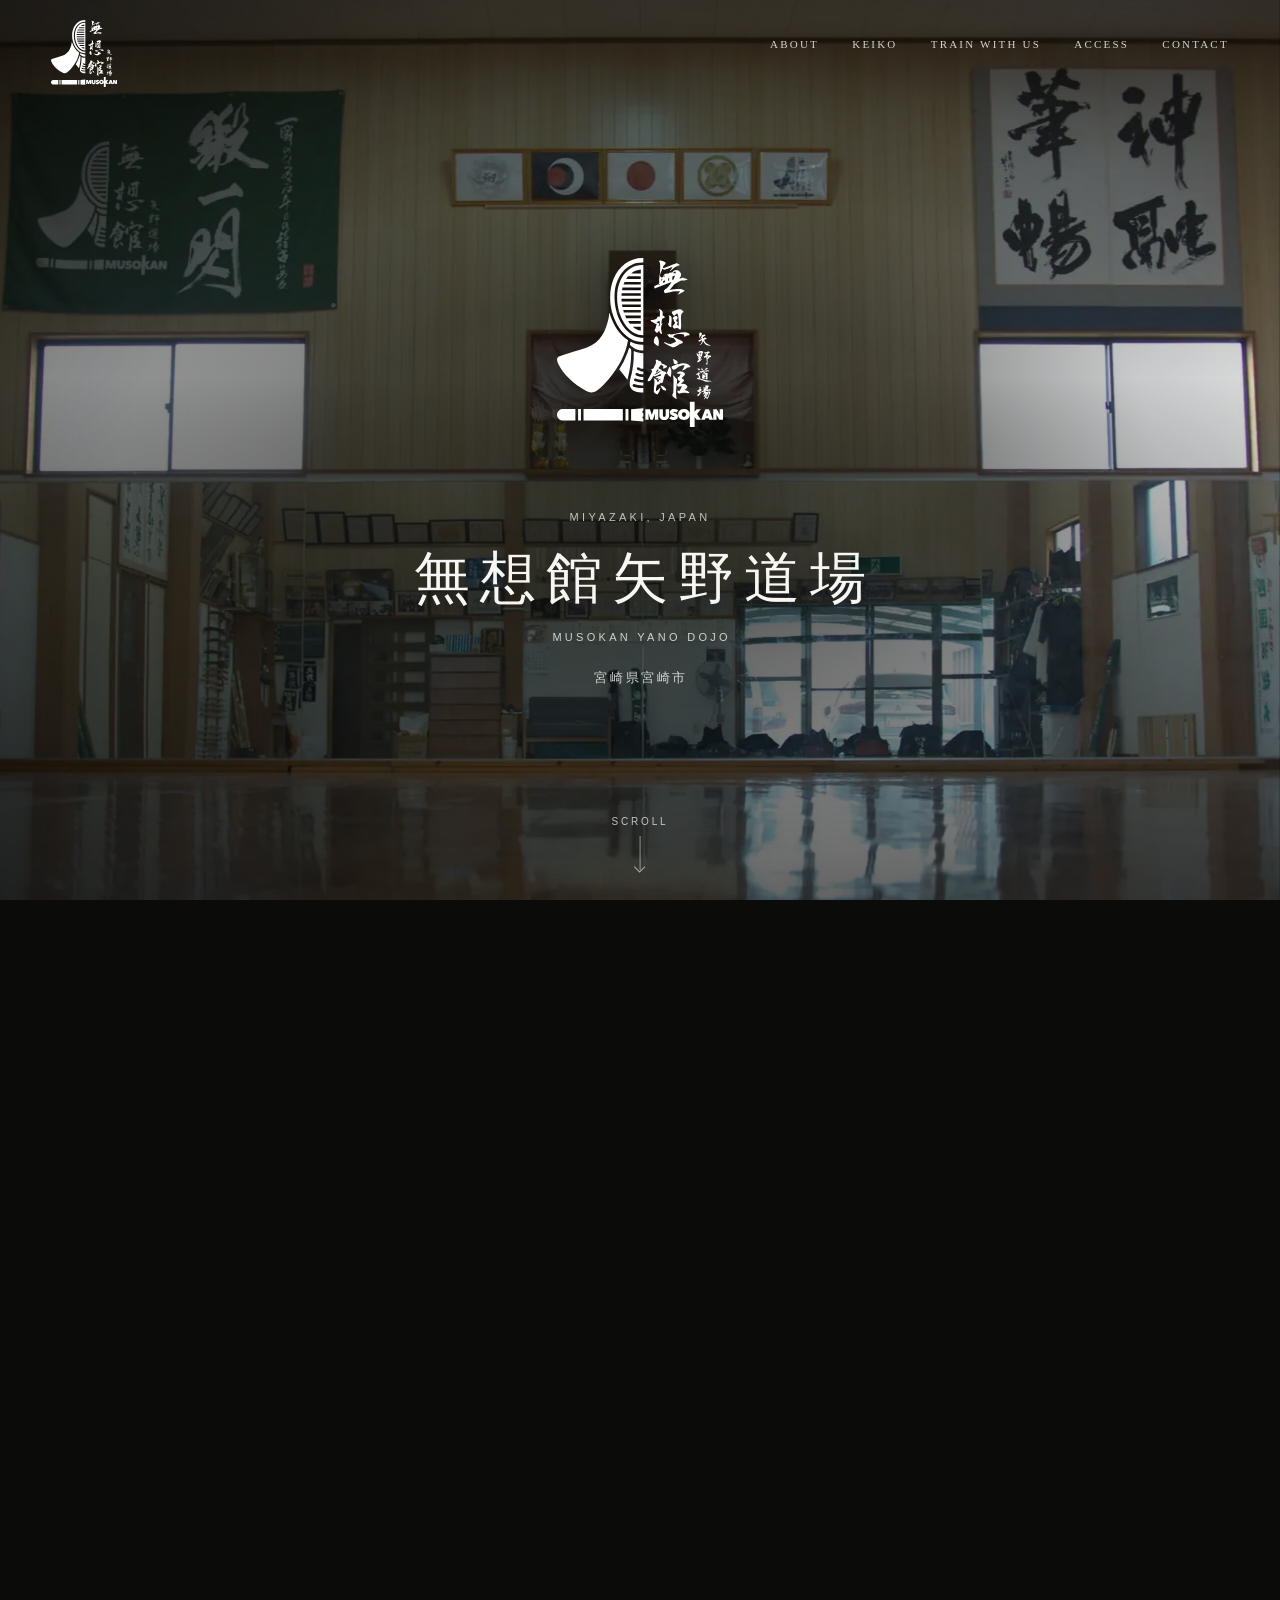
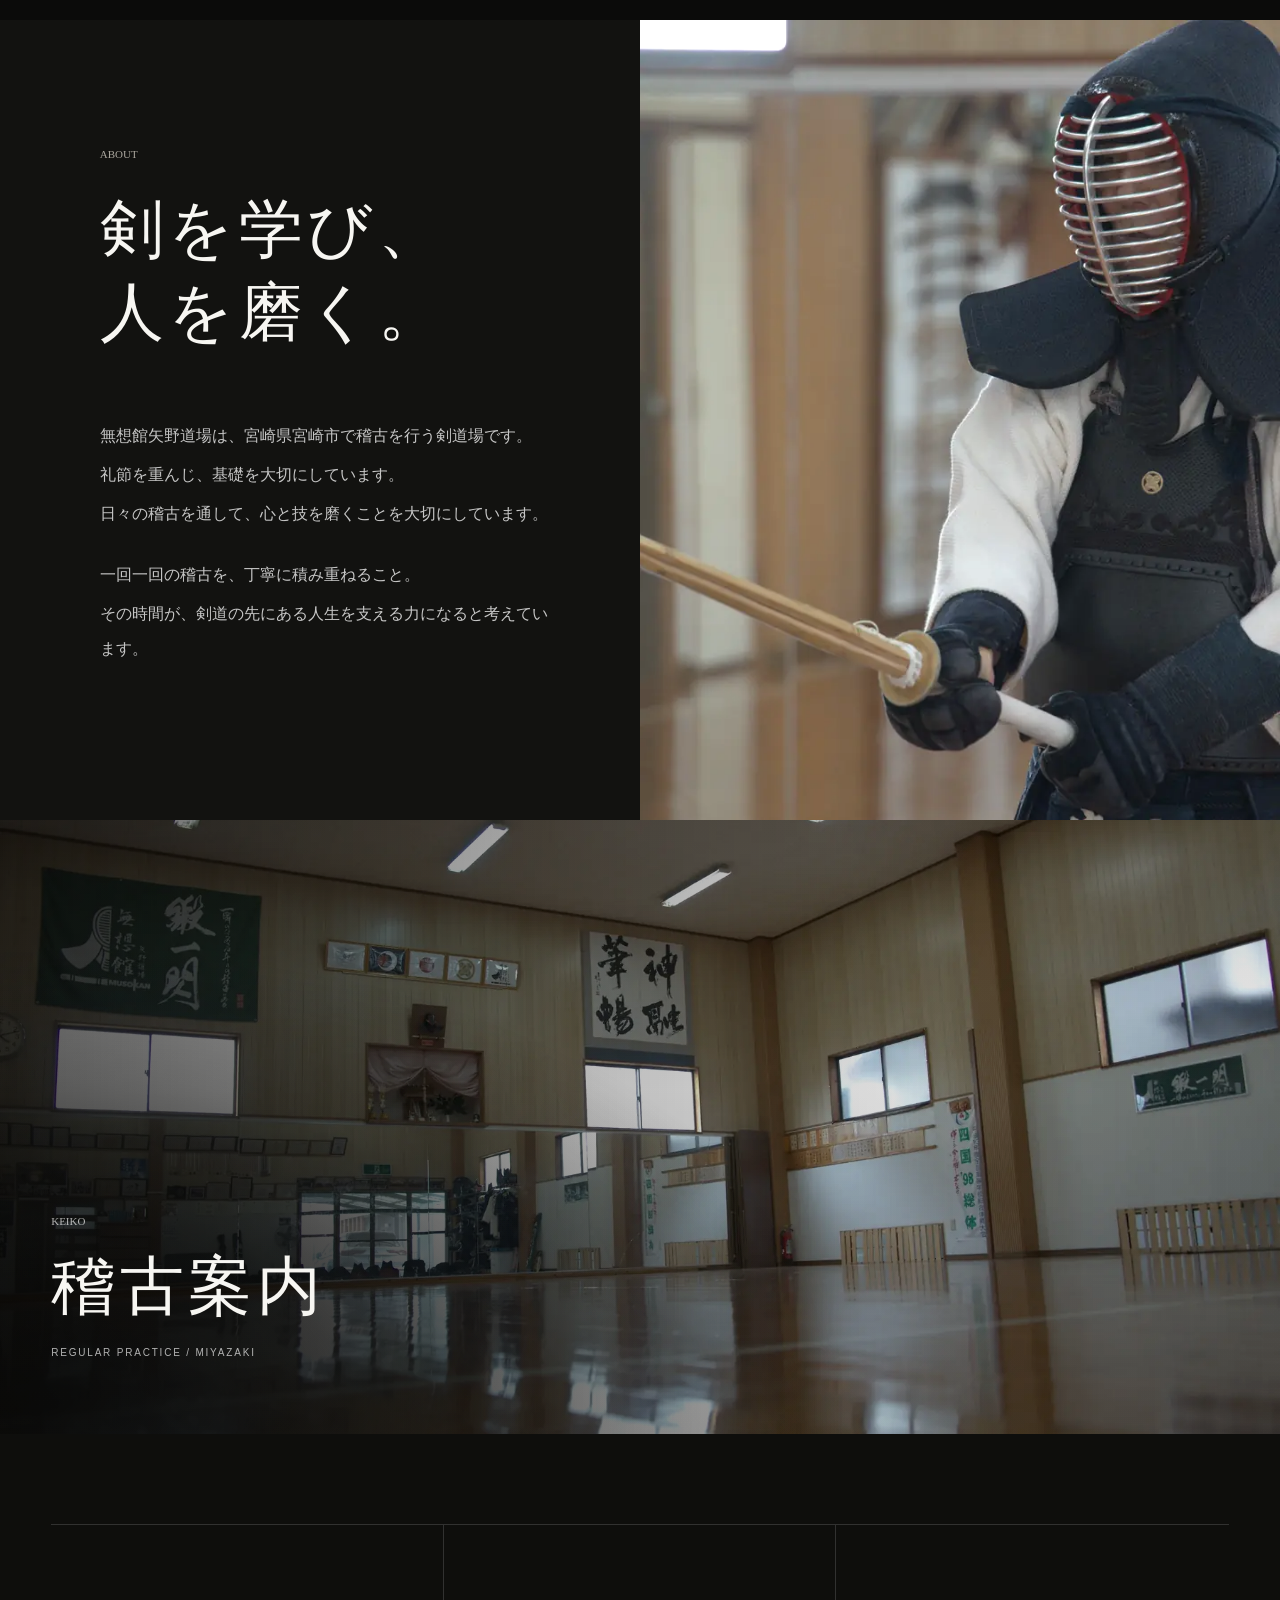
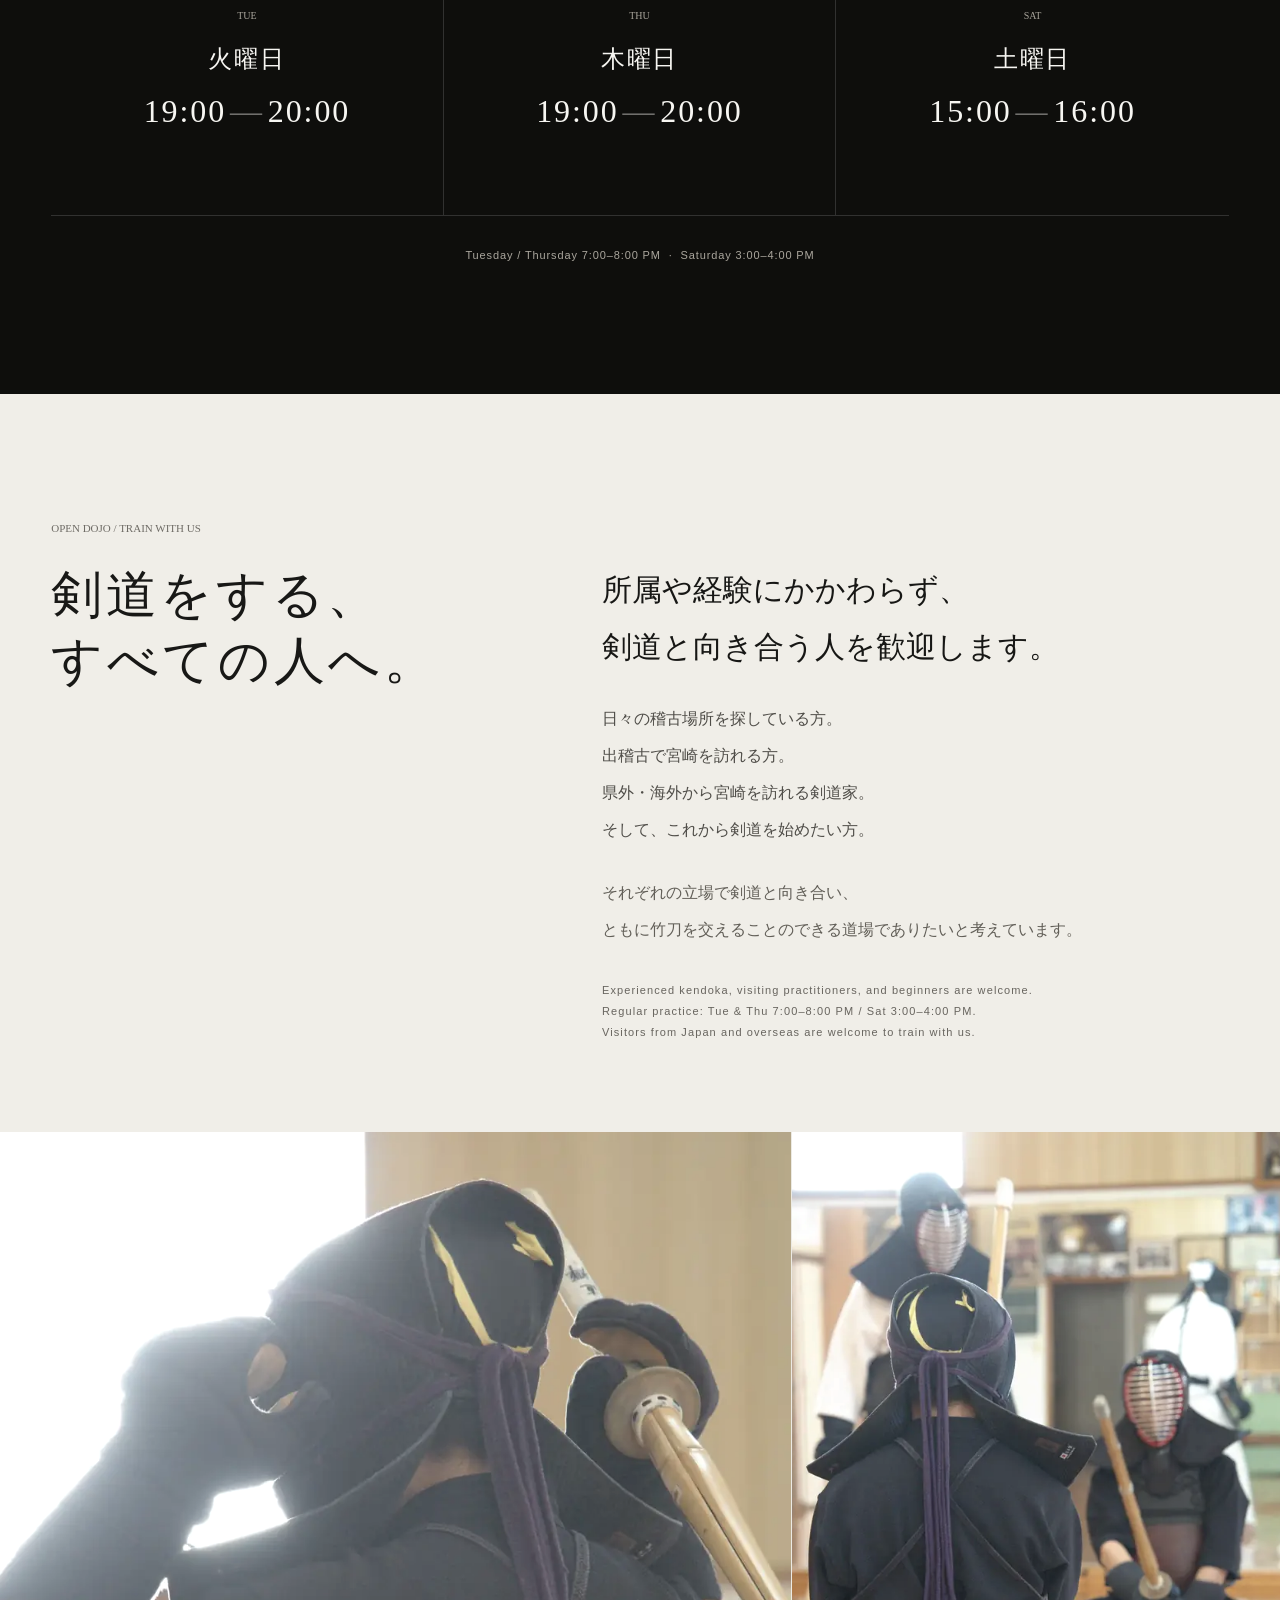
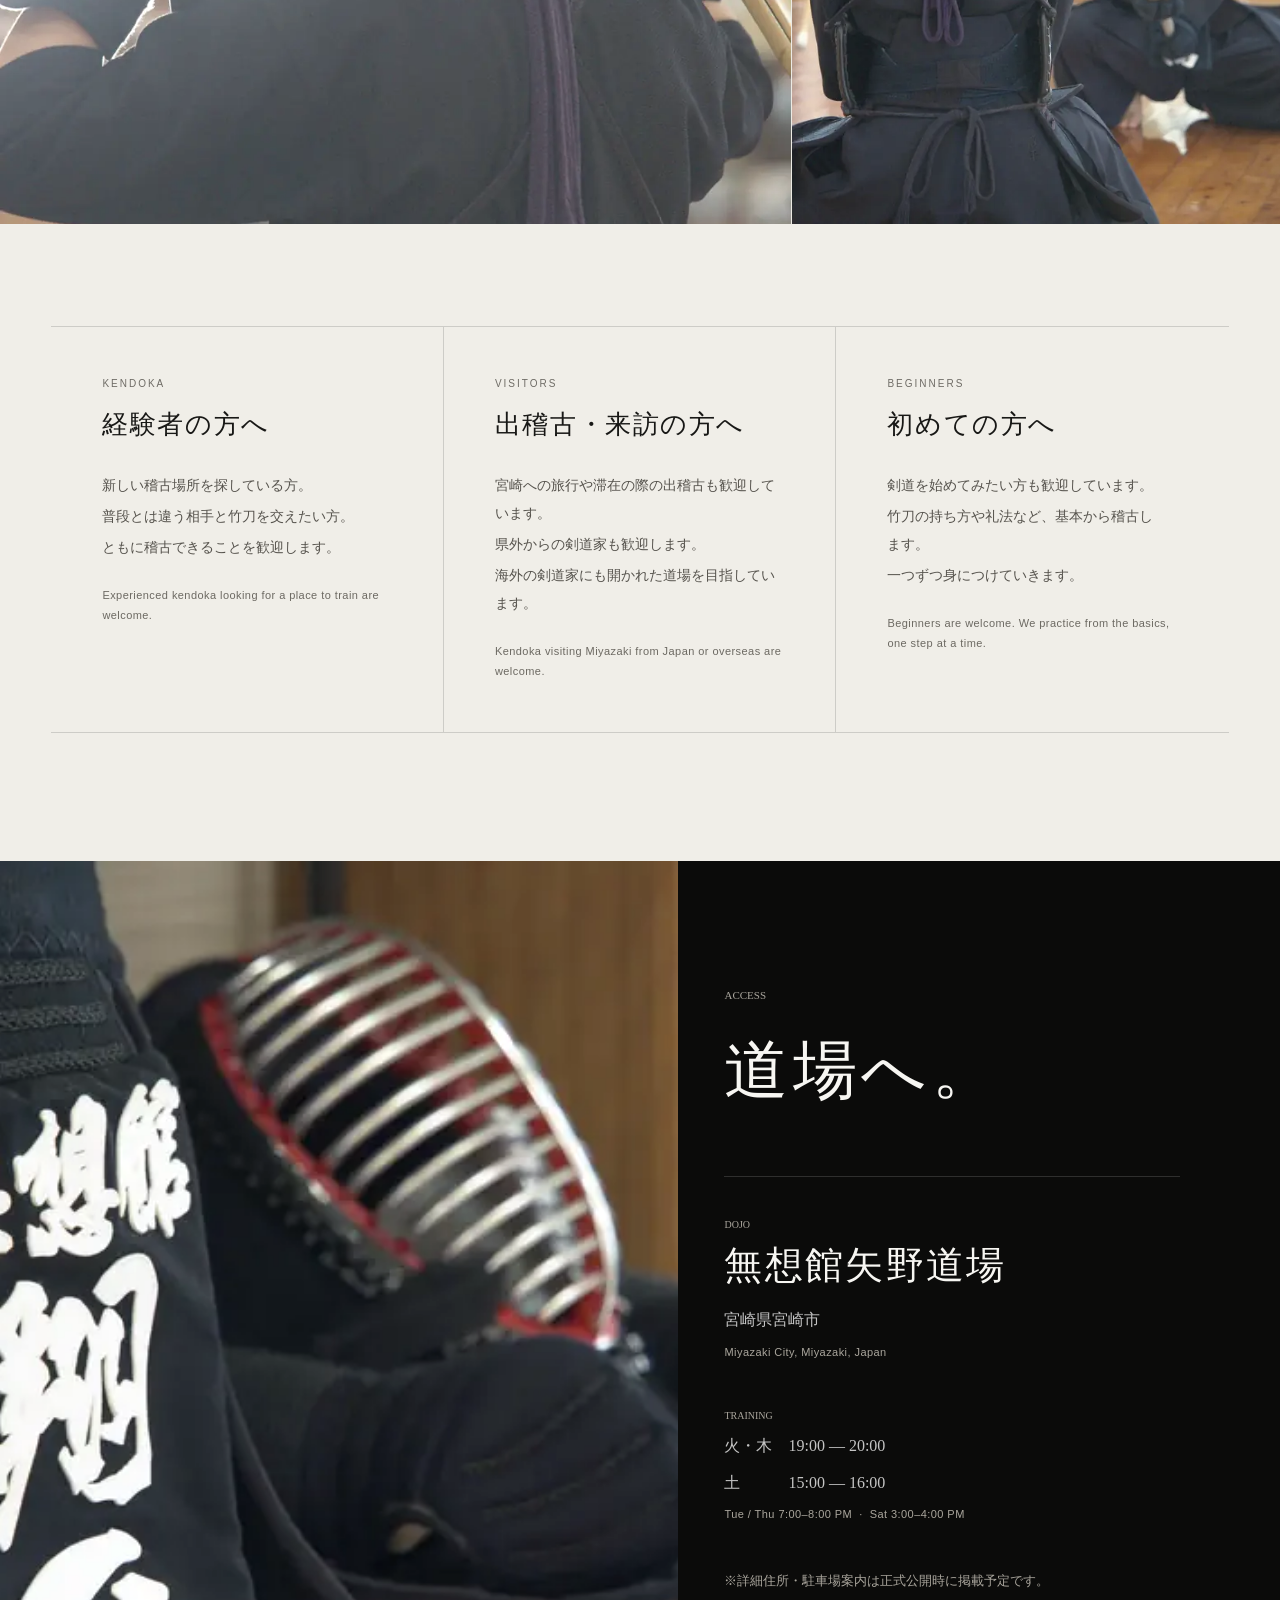
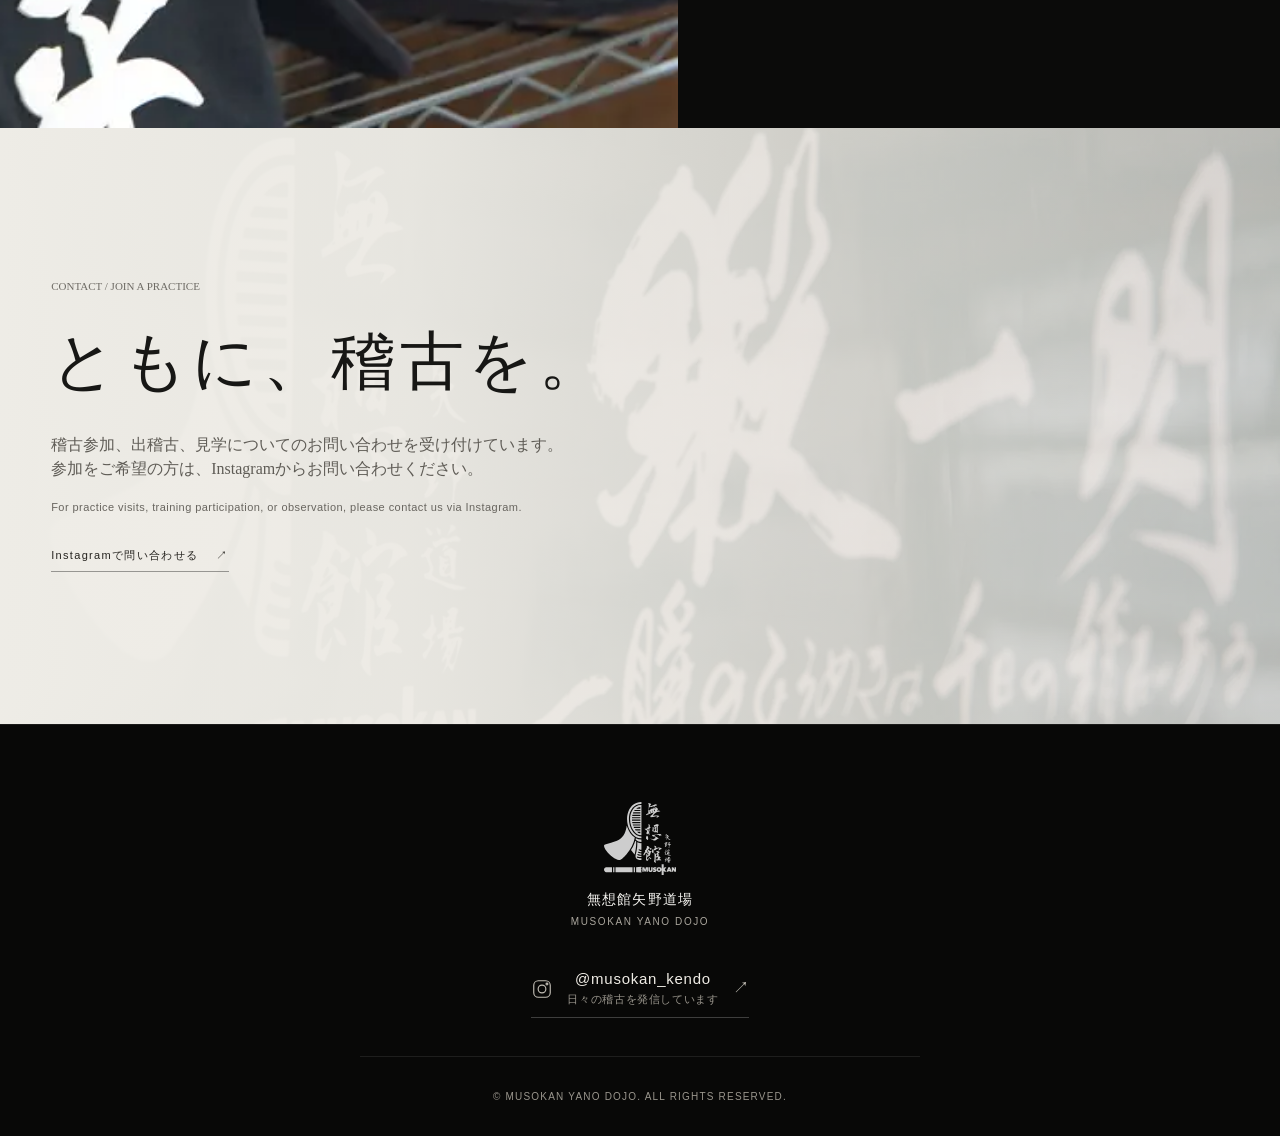
==== commit bc58c9ef: "Add files via upload" ====
--- a/musokan/index.html
+++ b/musokan/index.html
@@ -207,13 +207,6 @@
       </section>
     </section>
 
-    <figure class="photo-band reveal">
-      <img src="assets/photo-sign-1200.webp"
-           srcset="assets/photo-sign-900.webp 900w, assets/photo-sign-1200.webp 1200w, assets/photo-sign-1800.webp 1800w"
-           sizes="100vw" width="1800" height="901"
-           alt="「無想館矢野道場」と記された木の看板" loading="lazy" decoding="async" />
-    </figure>
-
     <section class="access editorial-split editorial-split-reverse" id="access">
       <figure class="editorial-visual access-visual reveal">
         <img src="assets/photo-bogu-1440.webp" srcset="assets/photo-bogu-720.webp 720w, assets/photo-bogu-960.webp 960w, assets/photo-bogu-1440.webp 1440w" sizes="(max-width: 900px) 100vw, 50vw"
--- a/musokan/styles.css
+++ b/musokan/styles.css
@@ -125,7 +125,7 @@
 .sentence-line + .sentence-line { margin-top: .22em; }
 .sentence-block { text-wrap: pretty; }
 
-.keiko { padding: var(--section-y) 0; background: #0e0e0c; }
+.keiko { background: #0e0e0c; }
 .schedule-grid { display: grid; grid-template-columns: repeat(3, 1fr); border-top: 1px solid var(--line-dark); border-bottom: 1px solid var(--line-dark); }
 .schedule-card { min-height: 290px; display: grid; place-content: center; text-align: center; border-right: 1px solid var(--line-dark); padding: 42px 24px; }
 .schedule-card:last-child { border-right: 0; }
@@ -169,7 +169,7 @@
 .card-en { margin: 24px 0 0; font-family: var(--sans); font-size: 11px; line-height: 1.75; letter-spacing: .04em; color: #6c6962; }
 
 
-.access { padding: var(--section-y) 0; background: #0b0b0a; }
+.access { background: #0b0b0a; }   /* editorial-split が高さを持つのでパディングは不要 */
 .access-panel { border-top: 1px solid var(--line-dark); padding-top: 42px; display: grid; gap: 40px; }
 .access-panel h3 { margin: 6px 0 14px; font-size: clamp(26px, 3vw, 42px); font-weight: 400; letter-spacing: .06em; }
 .access-panel p { margin: 6px 0; line-height: 1.9; color: rgba(255,255,255,.76); }
@@ -199,7 +199,6 @@
 .contact-instagram span { transition: transform .25s ease; }
 
 /* CONTACT の背景：道場に掛かる幕（鍛一閃と道場訓の実物） */
-.contact { position: relative; overflow: hidden; }
 .contact-maku {
   position: absolute;
   z-index: 0;
@@ -279,6 +278,7 @@
 }
 
 .reveal { opacity: 0; transform: translateY(22px); transition: opacity .9s ease, transform .9s cubic-bezier(.2,.7,.2,1); }
+.editorial-visual.reveal { transform: none; }
 .reveal.is-visible { opacity: 1; transform: translateY(0); }
 
 @media (max-width: 1180px) {
@@ -435,17 +435,21 @@
 }
 
 .editorial-visual {
+  position: relative;          /* img の基準にする（min-height だけでは高さが定まらない） */
+  align-self: stretch;         /* 行の高さいっぱいに伸ばす */
   margin: 0;
   min-width: 0;
+  height: 100%;
   min-height: 720px;
   overflow: hidden;
   background: #111;
 }
 
 .editorial-visual img {
+  position: absolute;
+  inset: 0;
   width: 100%;
   height: 100%;
-  min-height: 720px;
   display: block;
   object-fit: cover;
   filter: saturate(.82) contrast(1.04);
@@ -612,13 +616,15 @@
     padding: 78px var(--pad);
   }
 
-  .editorial-visual,
-  .editorial-visual img {
+  .editorial-visual {
     min-height: 0;
     height: auto;
+    align-self: auto;
   }
 
   .editorial-visual img {
+    position: static;
+    height: auto;
     aspect-ratio: 4 / 3;
   }
 
@@ -864,7 +870,7 @@
     background-image: url("assets/dojo-hero-sp.jpg");
     background-image: image-set(url("assets/dojo-hero-sp.webp") type("image/webp"),
                                 url("assets/dojo-hero-sp.jpg") type("image/jpeg"));
-    transform-origin: 29% 29%;             /* 縦構図での幟の位置 */
+    transform-origin: 50% 32%;             /* 縦構図では幟が画面外になるため神棚を中心に */
     transform: scale(calc(1 + (.28 * var(--p))));
   }
   .opening-mark { width: 112px; margin-bottom: 46px; }
@@ -894,15 +900,3 @@
   }
   .opening .scroll-cue { display: none; }
 }
-
-
-/* 全幅の写真バンド（木の看板） */
-.photo-band { margin: 0; display: block; line-height: 0; background: var(--ink-3); }
-.photo-band img {
-  width: 100%;
-  aspect-ratio: 3 / 1;
-  object-fit: cover;
-  filter: saturate(.85) contrast(1.03);
-}
-@media (max-width: 900px) { .photo-band img { aspect-ratio: 2.8 / 1; } }
-@media (max-width: 620px) { .photo-band img { aspect-ratio: 2.4 / 1; } }
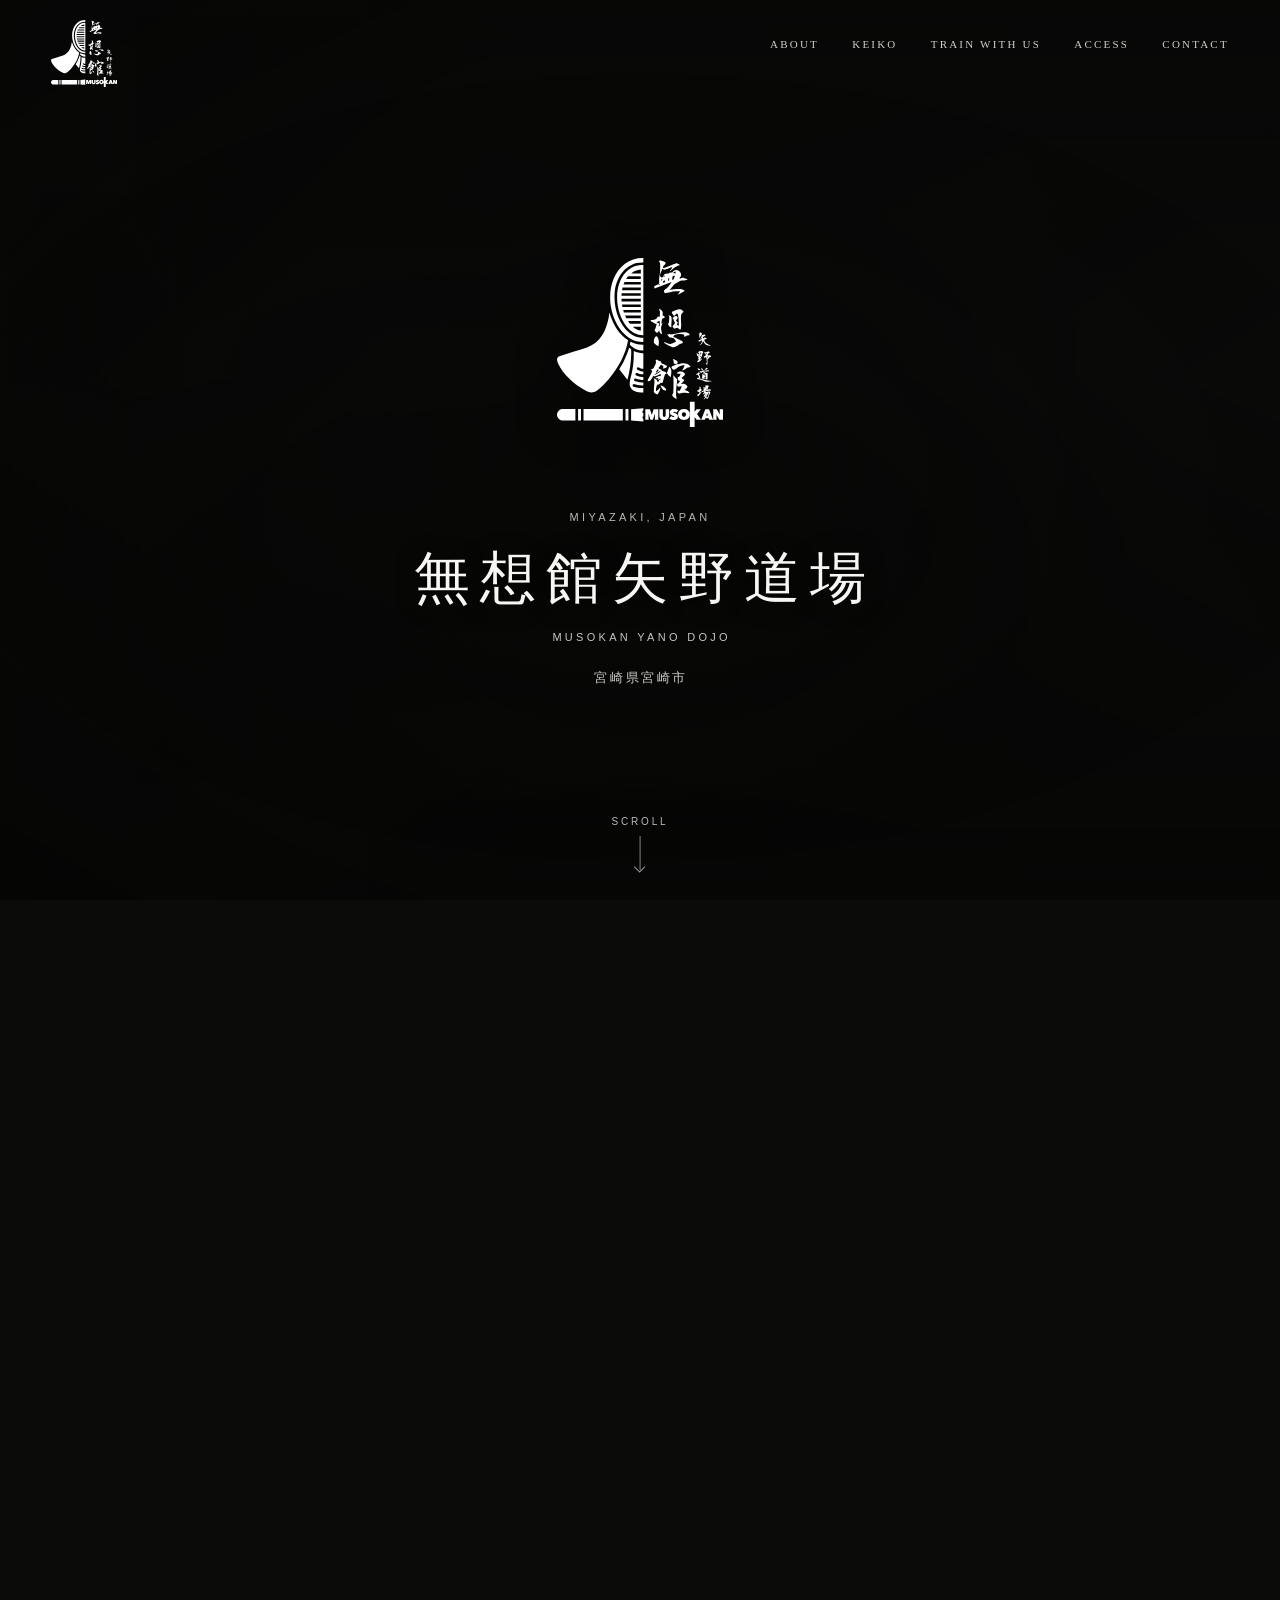
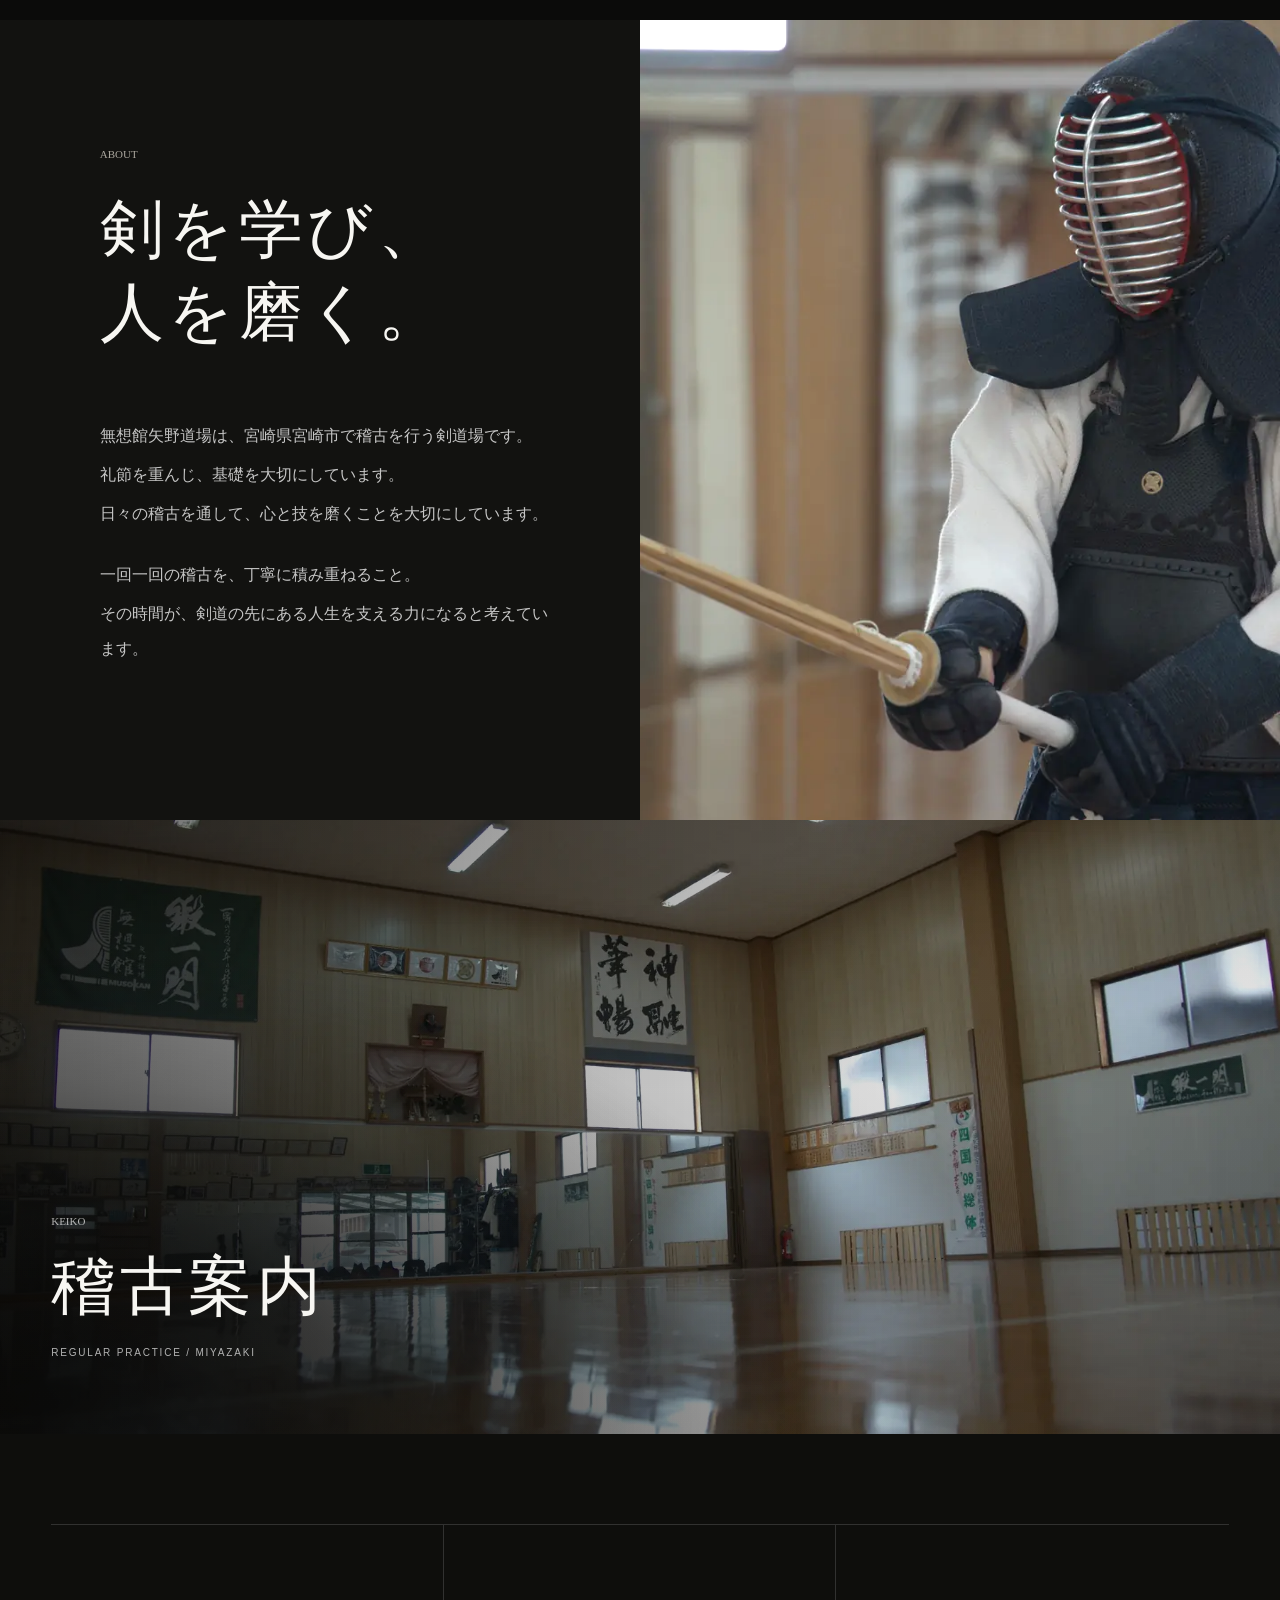
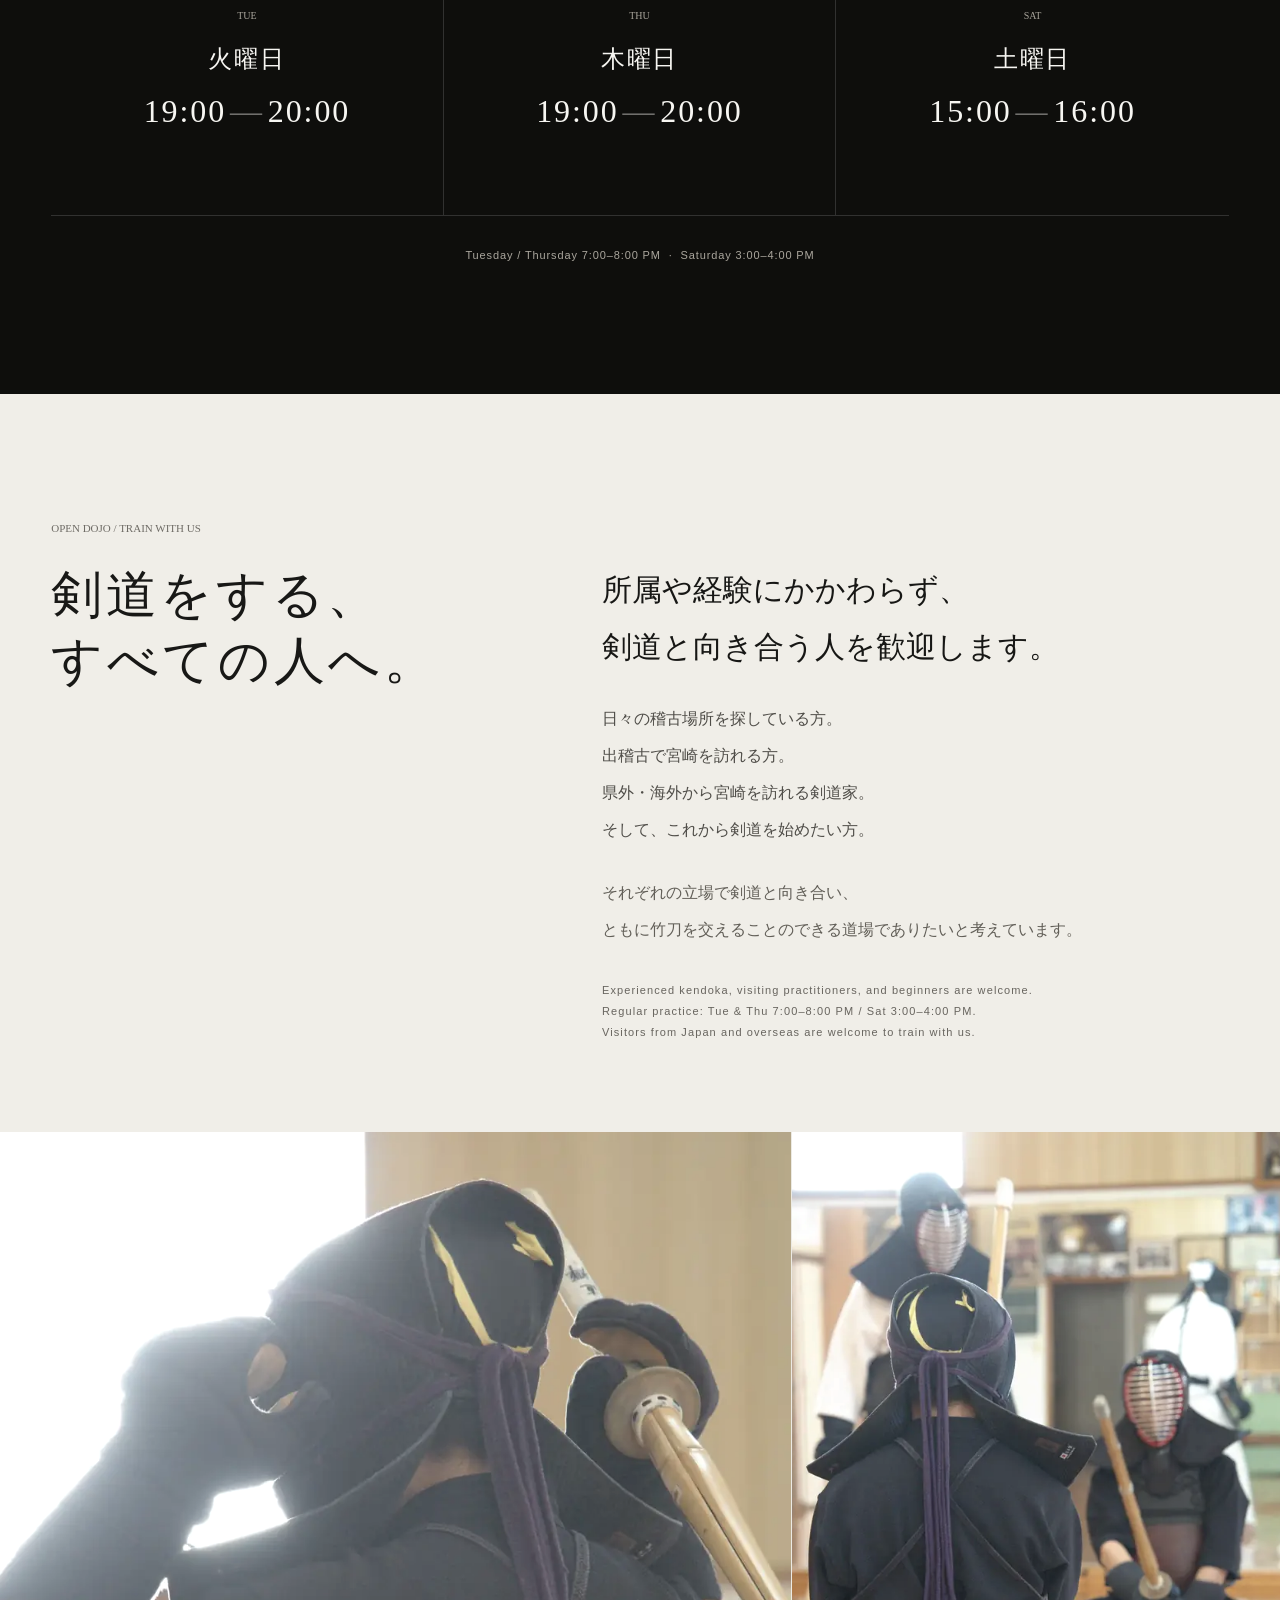
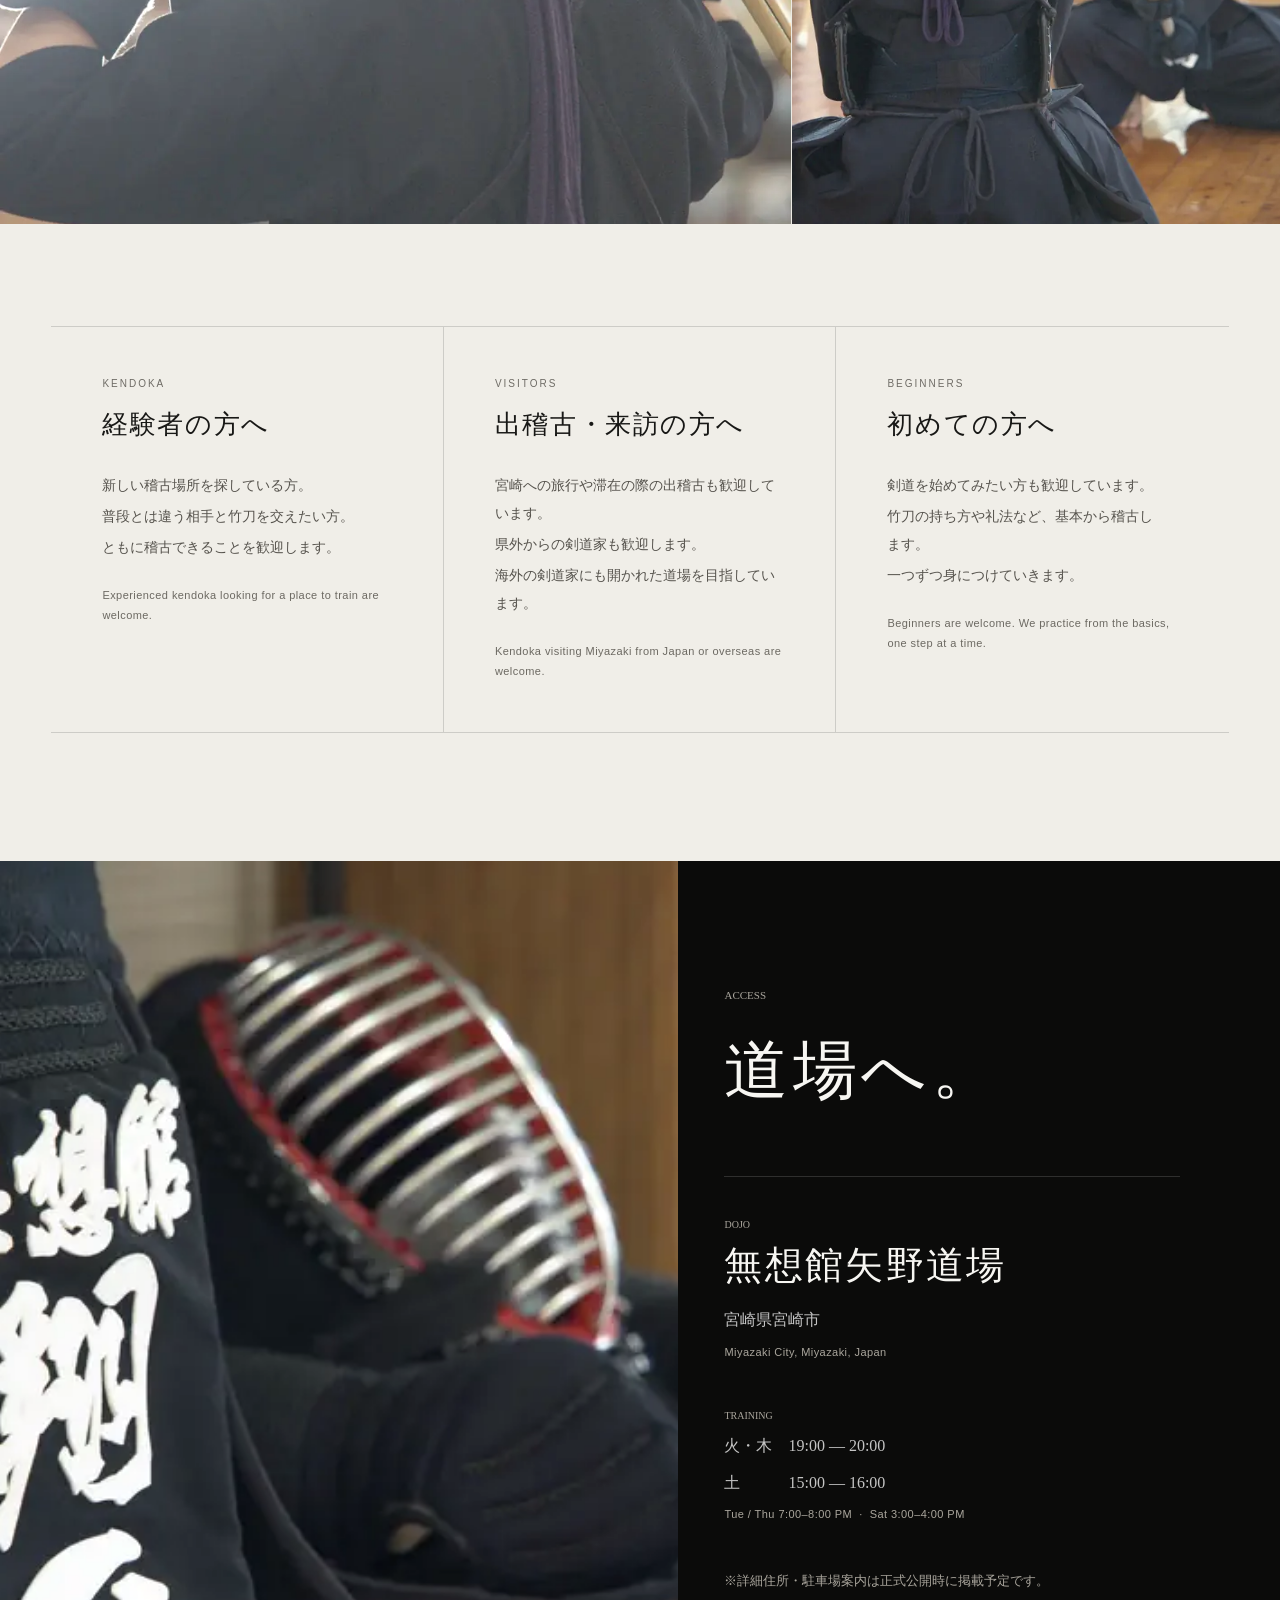
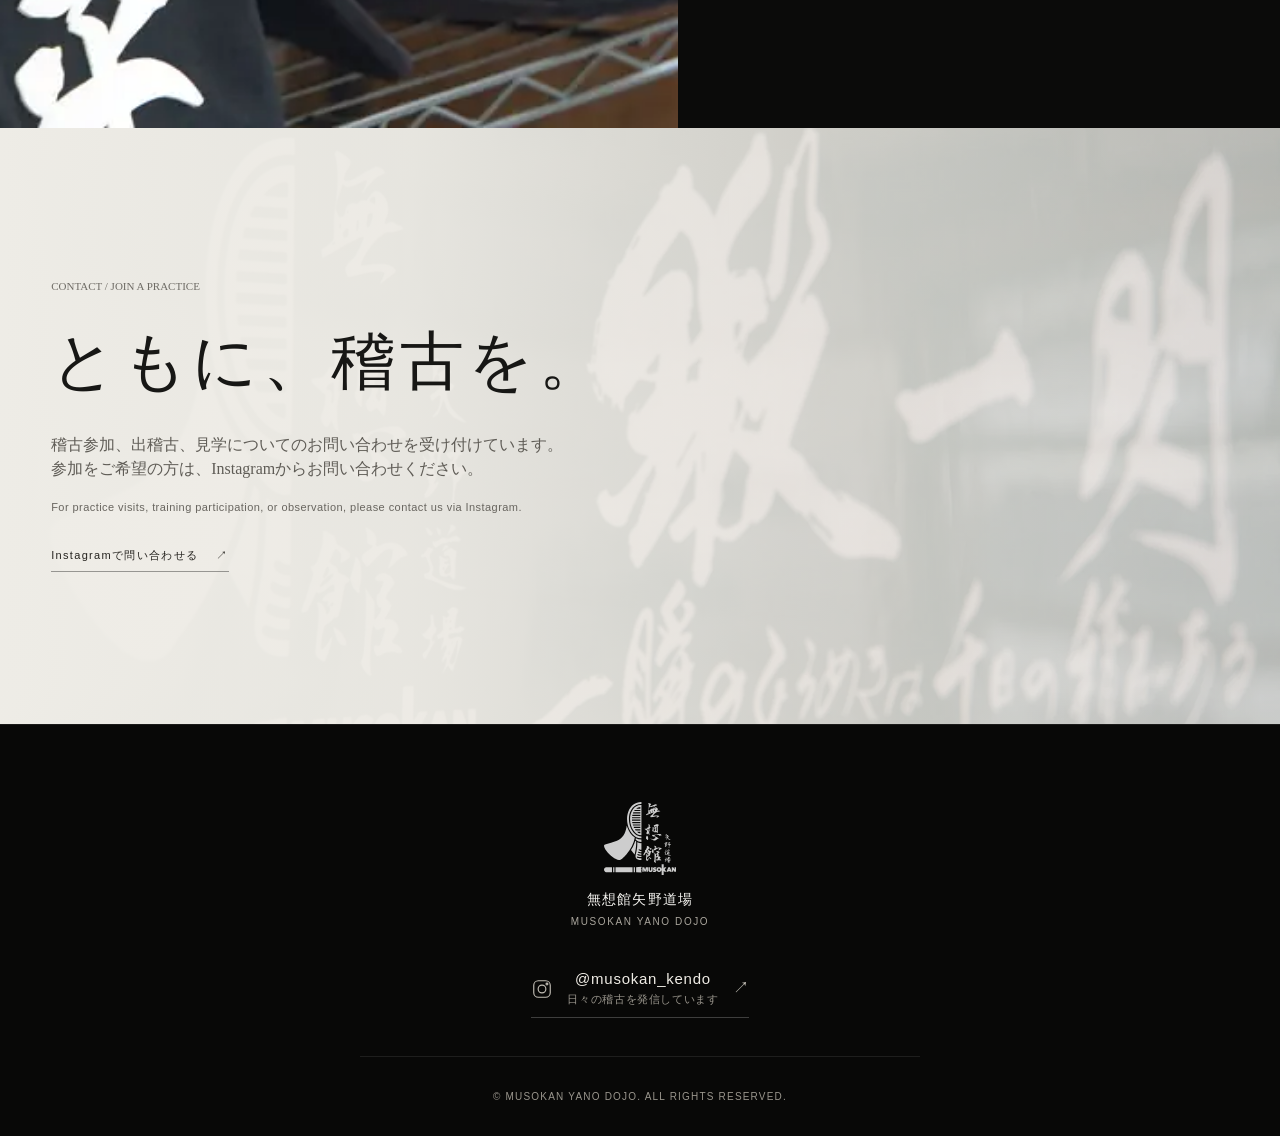
==== commit a274f730: "Add files via upload" ====
--- a/musokan/index.html
+++ b/musokan/index.html
@@ -47,7 +47,14 @@
   <main id="main-content">
     <section class="opening" id="top" aria-labelledby="hero-title">
       <div class="opening-stage">
-        <div class="opening-photo" data-opening-photo aria-hidden="true"></div>
+        <div class="opening-photo" data-opening-photo aria-hidden="true">
+          <picture>
+            <source media="(max-width: 620px)" srcset="assets/dojo-hero-sp.webp" type="image/webp" />
+            <source media="(max-width: 620px)" srcset="assets/dojo-hero-sp.jpg" type="image/jpeg" />
+            <source srcset="assets/dojo-hero.webp" type="image/webp" />
+            <img src="assets/dojo-hero.jpg" width="1920" height="1200" alt="" fetchpriority="high" decoding="async" />
+          </picture>
+        </div>
         <div class="opening-veil" data-opening-veil aria-hidden="true"></div>
         <div class="hero-grain" aria-hidden="true"></div>
 
--- a/musokan/styles.css
+++ b/musokan/styles.css
@@ -677,23 +677,27 @@
    OPENING（TOP + PHILOSOPHY 統合）
    --------------------------------------------------------------------------
    1枚の写真を据えたまま、スクロールで中身を入れ替える2場面構成。
-   写真は左壁の「鍛一閃」の幟に向かって寄りながら暗転する。
+   写真は正面の神棚に向かって寄りながら暗転する。
    進行度は script.js が --p（0〜1）として与える。
    ========================================================================== */
 
 .opening {
   --p: 0;
+  --vh: 100svh;              /* JS が実ビューポート高で上書きする */
   position: relative;
-  height: 180svh;
+  height: calc(var(--vh) * 1.8);
   background: var(--ink);
 }
 
 .opening-stage {
   position: sticky;
   top: 0;
-  height: 100svh;
+  height: var(--vh);
   overflow: hidden;
   isolation: isolate;
+  /* 合成レイヤーに固定して、スクロール中の再描画を避ける */
+  transform: translateZ(0);
+  backface-visibility: hidden;
 }
 
 /* --- 写真：幟を中心に寄る --- */
@@ -701,14 +705,16 @@
   position: absolute;
   inset: 0;
   z-index: 0;
-  background-image: url("assets/dojo-hero.jpg");
-  background-image: image-set(url("assets/dojo-hero.webp") type("image/webp"),
-                              url("assets/dojo-hero.jpg") type("image/jpeg"));
-  background-size: cover;
-  background-position: center center;
-  transform-origin: 18% 19%;               /* 幟の位置 */
-  transform: scale(calc(1 + (.34 * var(--p))));
-  will-change: transform;
+  overflow: hidden;
+}
+.opening-photo img {
+  width: 100%;
+  height: 100%;
+  object-fit: cover;
+  object-position: center center;
+  transform-origin: 50% 42%;               /* 神棚の位置 */
+  /* translateZ を添えて GPU 合成に乗せる（background-size より軽い） */
+  transform: scale(calc(1 + (.40 * var(--p)))) translateZ(0);
 }
 
 /* --- 暗転：進むほど沈む --- */
@@ -746,8 +752,9 @@
 /* 場面1：名乗り */
 .opening-frame-name {
   opacity: calc(1 - (var(--p) / .38));
-  transform: translateY(calc(var(--p) * -46px));
-}
+  transform: translateY(calc(var(--p) * -46px)) translateZ(0);
+}
+.opening-frame-words { transform: translateY(calc((1 - var(--p)) * 30px)) translateZ(0); }
 /* 明るい床の上でも沈まないよう、名乗りの背後だけ静かに落とす */
 .opening-frame-name { padding-top: clamp(24px, 5vh, 68px); }
 
@@ -803,21 +810,39 @@
 /* 場面2：書 */
 .opening-frame-words {
   opacity: calc((var(--p) - .46) / .34);
-  transform: translateY(calc((1 - var(--p)) * 30px));
-}
+}
+/* 書はそれぞれの中心位置を直接指定する。
+   列で組むと中身の幅に引きずられて位置がずれるため、絶対配置で中心を固定する。 */
 .opening-calligraphy {
-  display: flex;
-  align-items: flex-start;
-  justify-content: center;
-  gap: clamp(20px, 3vw, 52px);
-  height: min(52vh, 460px);
-}
-.opening-calligraphy img { filter: brightness(0) invert(1) drop-shadow(0 3px 22px rgba(0,0,0,.5)); }
-.opening-calligraphy .tan-issen { height: 100%; width: auto; }
-.opening-calligraphy .motto { height: 84%; width: auto; margin-top: 3%; opacity: .86; }
+  --calli-h: min(56vh, 500px);
+  --tan-x: 31%;      /* 鍛一閃の中心 */
+  --motto-x: 66%;    /* 「一瞬のひらめきは…」の中心 */
+  --tan-r: 1;        /* 鍛一閃の高さ比 */
+  position: relative;
+  width: 100%;
+  height: var(--calli-h);
+}
+.opening-calligraphy img {
+  position: absolute;
+  top: 0;
+  transform: translateX(-50%);
+  max-width: none;
+  width: auto;
+  filter: brightness(0) invert(1) drop-shadow(0 3px 22px rgba(0,0,0,.5));
+}
+.opening-calligraphy .tan-issen {
+  left: var(--tan-x);
+  height: calc(var(--calli-h) * var(--tan-r));
+}
+.opening-calligraphy .motto {
+  left: var(--motto-x);
+  height: var(--calli-h);
+  opacity: .94;
+}
 
 .opening-note {
-  margin: clamp(30px, 4vh, 52px) 0 0;
+  max-width: min(560px, 100%);
+  margin: clamp(30px, 4vh, 52px) auto 0;
   font-size: clamp(15px, 1.15vw, 17px);
   line-height: 2.15;
   letter-spacing: .06em;
@@ -859,19 +884,16 @@
 }
 
 @media (max-width: 900px) {
-  .opening { height: 175svh; }
-  .opening-calligraphy { height: min(46vh, 400px); gap: 18px; }
+  .opening { height: calc(var(--vh) * 1.75); }
+  .opening-calligraphy { --calli-h: min(50vh, 430px); --tan-x: 32%; --motto-x: 67%; }
   .opening-note { font-size: 15px; line-height: 2.05; }
 }
 
 @media (max-width: 620px) {
-  .opening { height: 168svh; }
-  .opening-photo {
-    background-image: url("assets/dojo-hero-sp.jpg");
-    background-image: image-set(url("assets/dojo-hero-sp.webp") type("image/webp"),
-                                url("assets/dojo-hero-sp.jpg") type("image/jpeg"));
-    transform-origin: 50% 32%;             /* 縦構図では幟が画面外になるため神棚を中心に */
-    transform: scale(calc(1 + (.28 * var(--p))));
+  .opening { height: calc(var(--vh) * 1.68); }
+  .opening-photo img {
+    transform-origin: 50% 40%;             /* 縦構図での神棚の位置 */
+    transform: scale(calc(1 + (.26 * var(--p)))) translateZ(0);
   }
   .opening-mark { width: 112px; margin-bottom: 46px; }
   .opening-frame-name { padding-top: 30px; }
@@ -879,8 +901,12 @@
   .opening-frame-name h1 { font-size: clamp(27px, 8vw, 34px); letter-spacing: .14em; text-indent: .14em; }
   .opening-frame-name .roman { margin-top: 14px; font-size: 9px; letter-spacing: .24em; text-indent: .24em; }
   .opening-frame-name .location { margin-top: 18px; font-size: 12px; }
-  .opening-calligraphy { height: min(40vh, 340px); gap: 10px; }
-  .opening-calligraphy .motto { height: 80%; }
+  .opening-calligraphy {
+    --calli-h: min(33vh, 280px);
+    --tan-x: 32.5%;    /* 実測した赤線の位置 */
+    --motto-x: 70%;
+    --tan-r: .86;      /* 鍛一閃は3文字ぶん幅を食うので低めに */
+  }
   .opening-note { margin-top: 26px; font-size: 14px; letter-spacing: .04em; line-height: 2; }
   .opening .scroll-cue { bottom: 22px; }
 }
